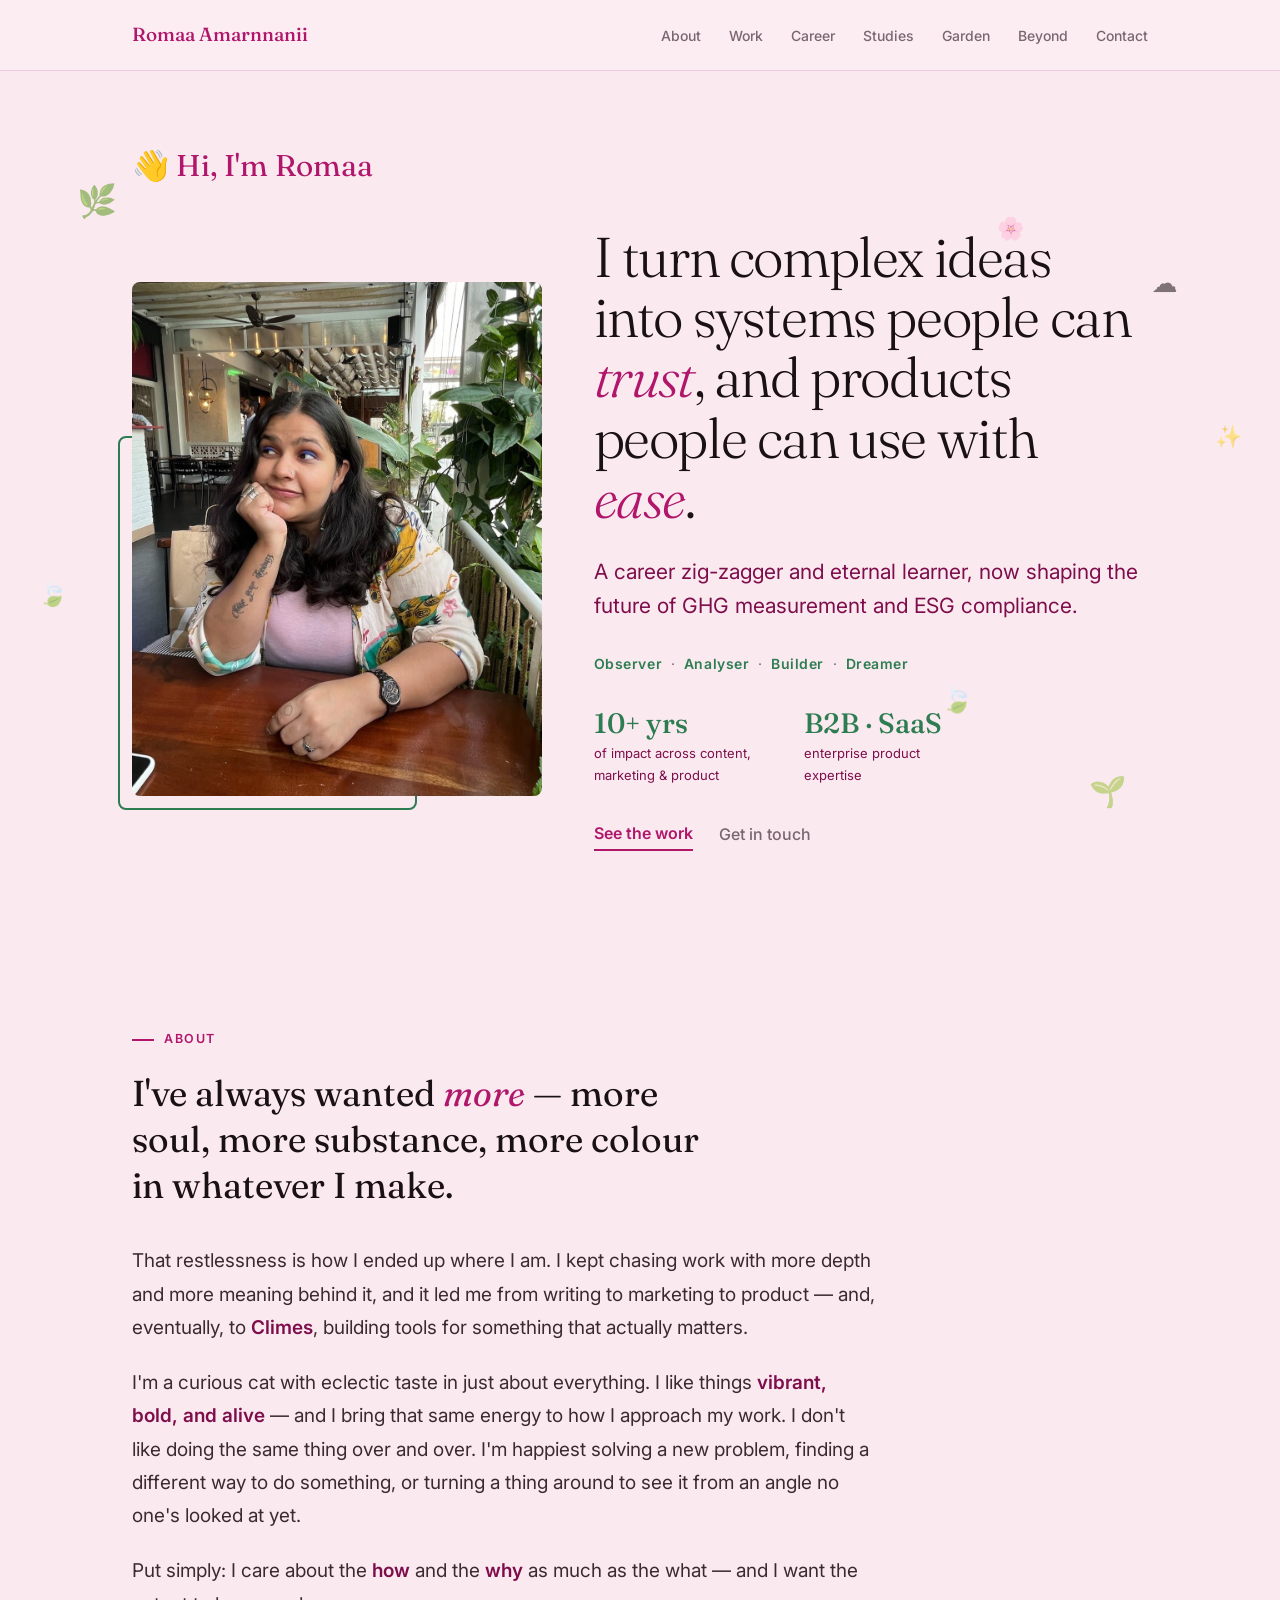
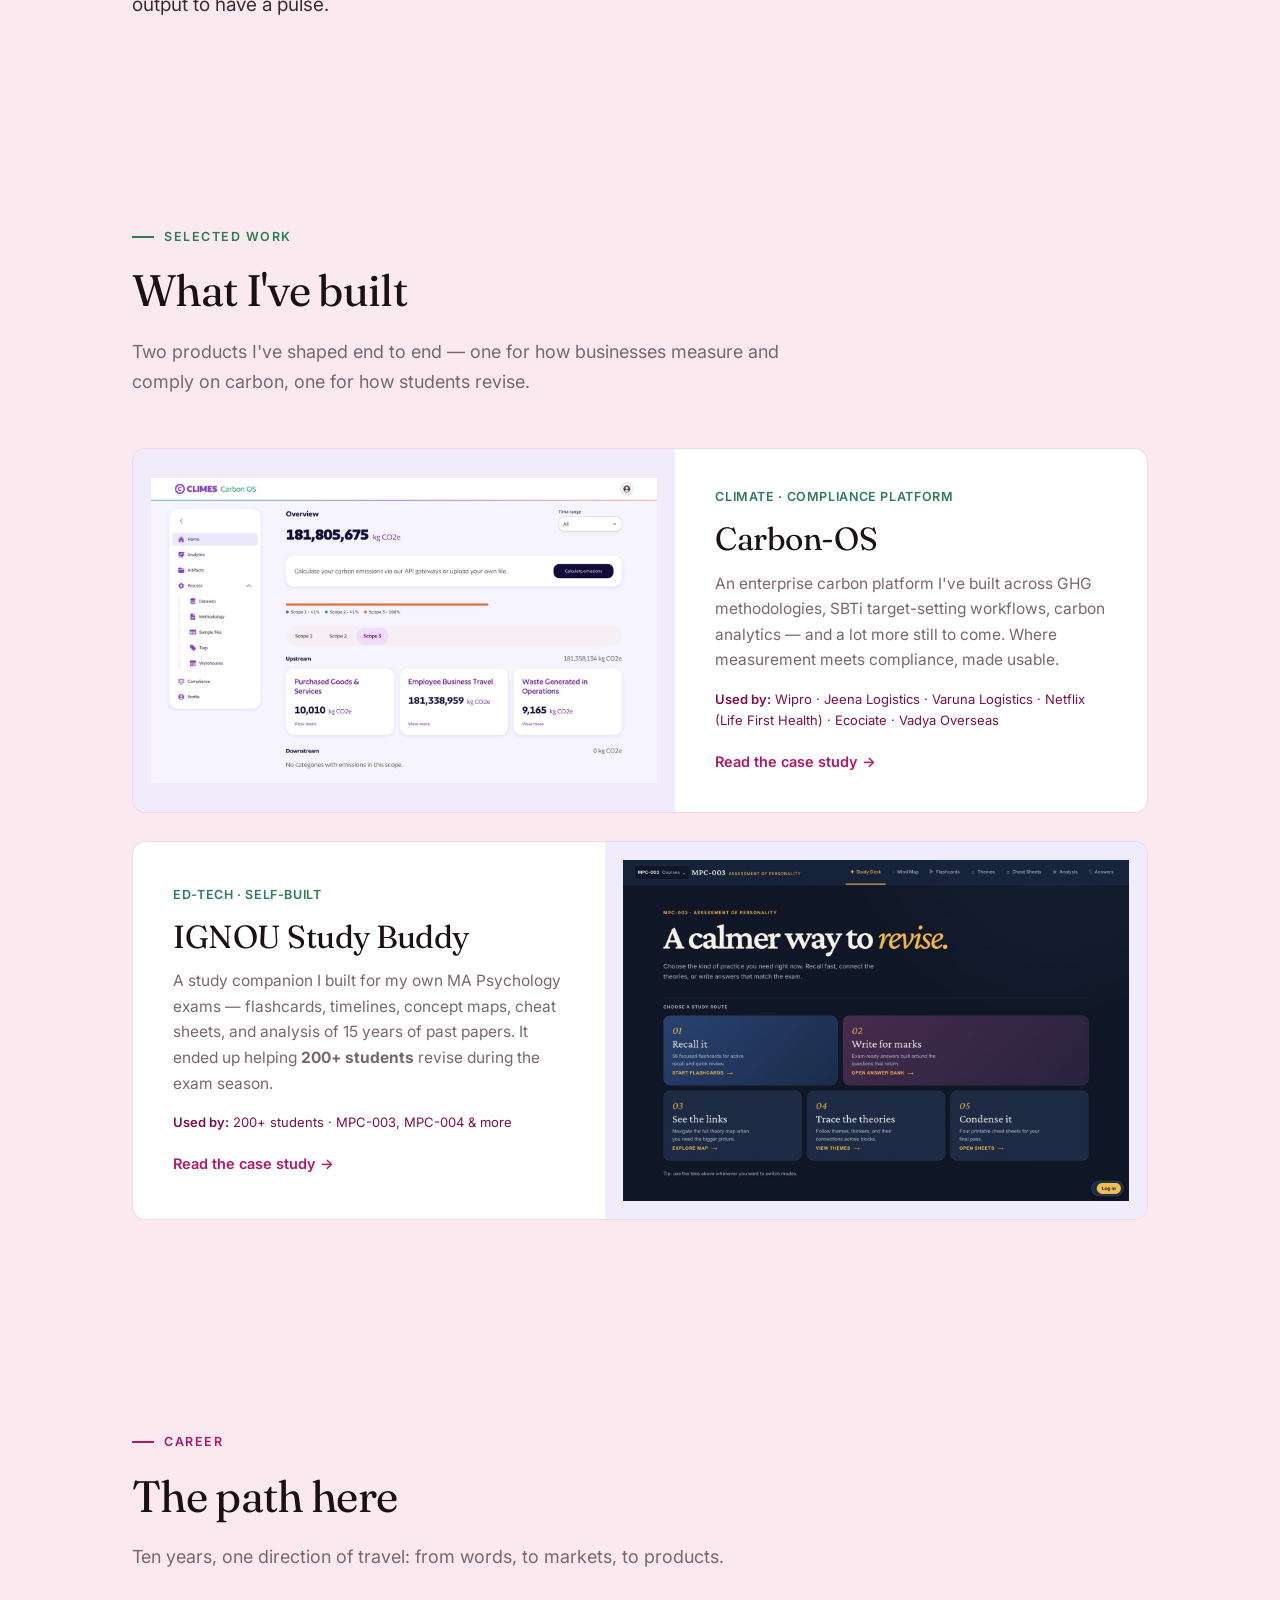
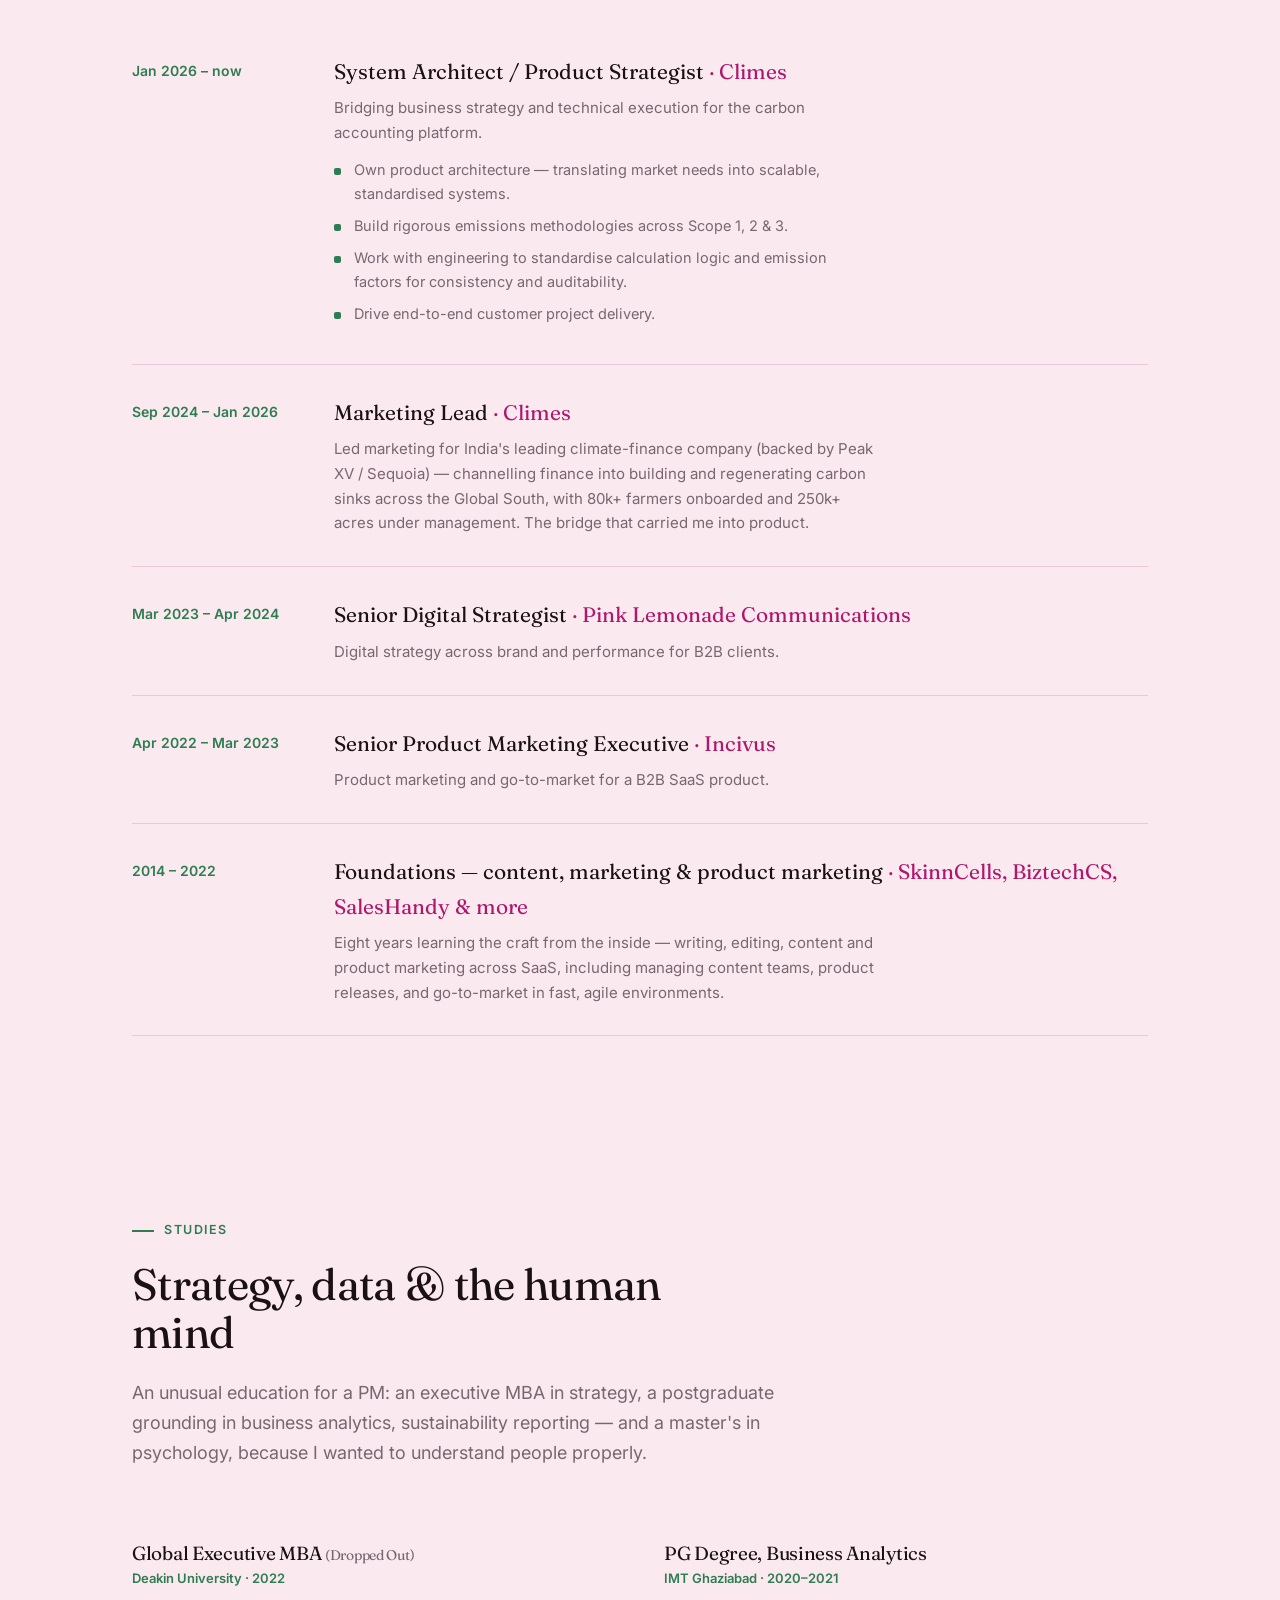
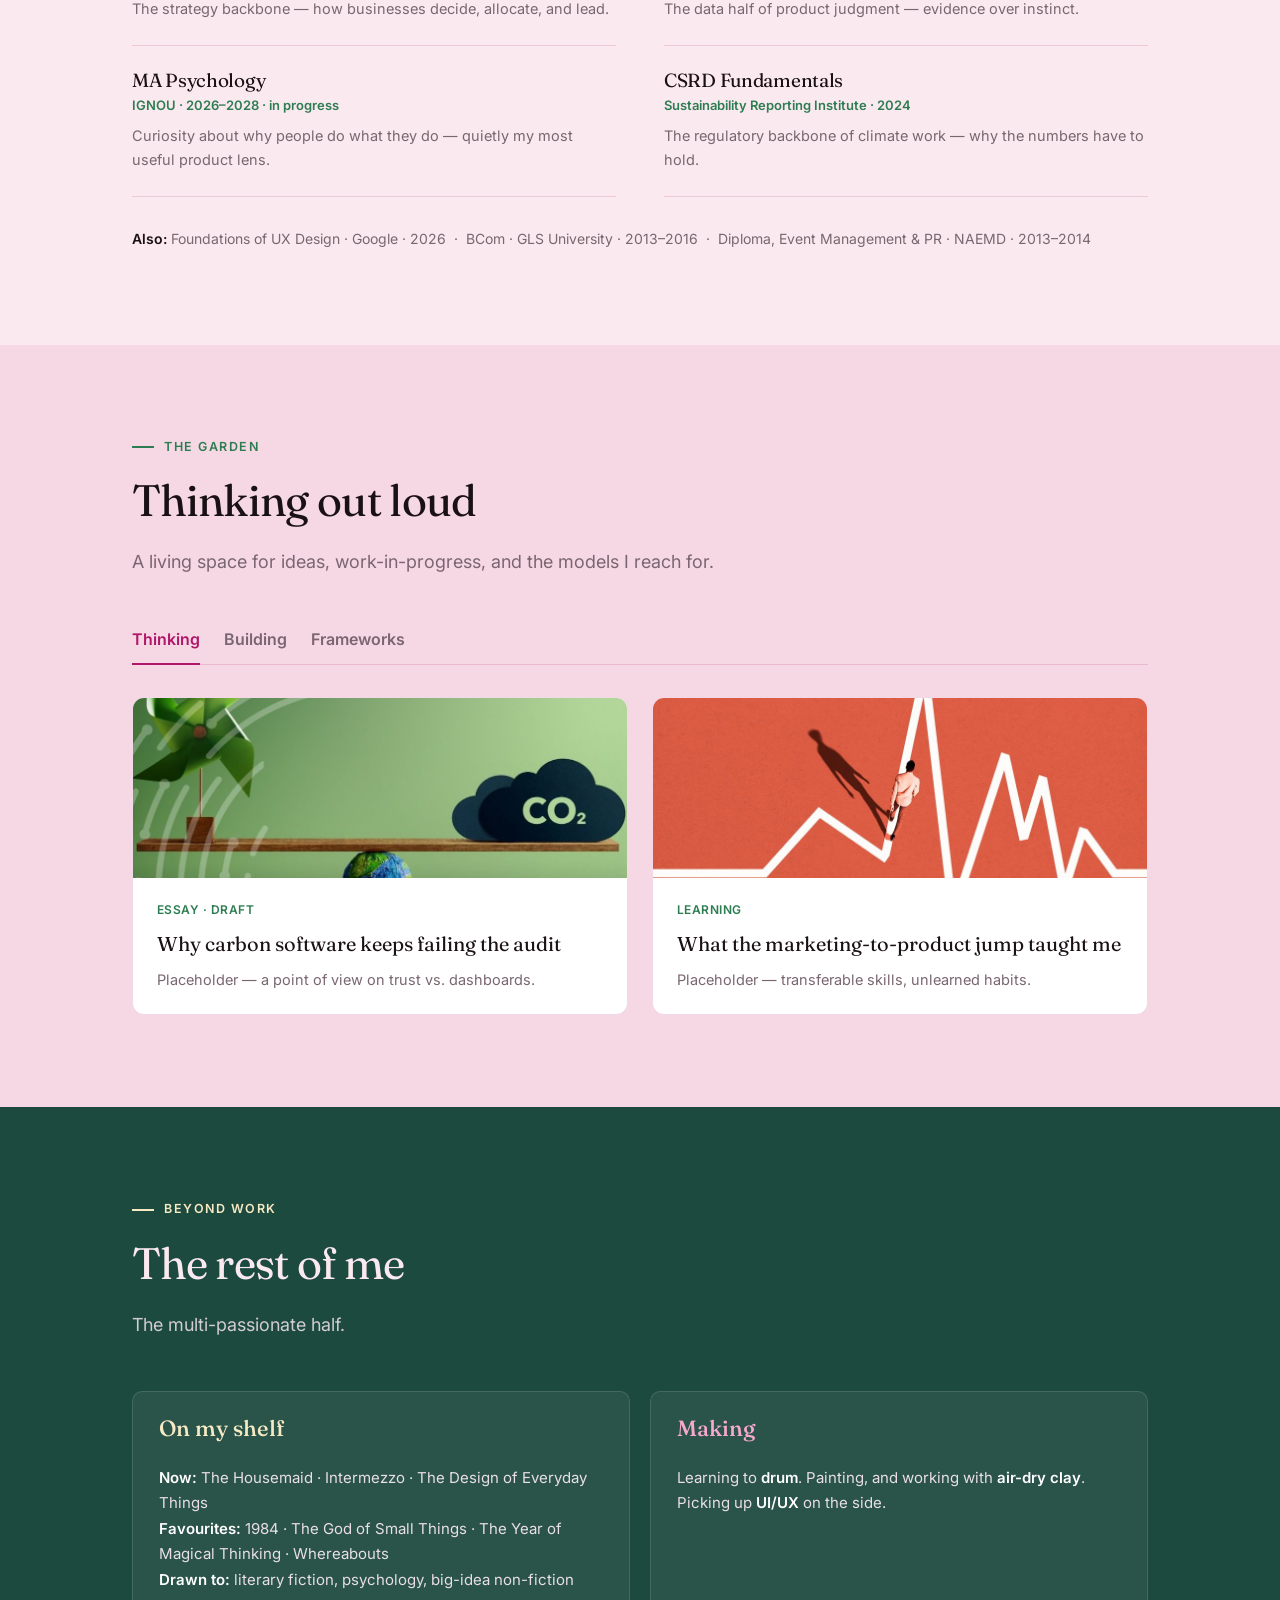
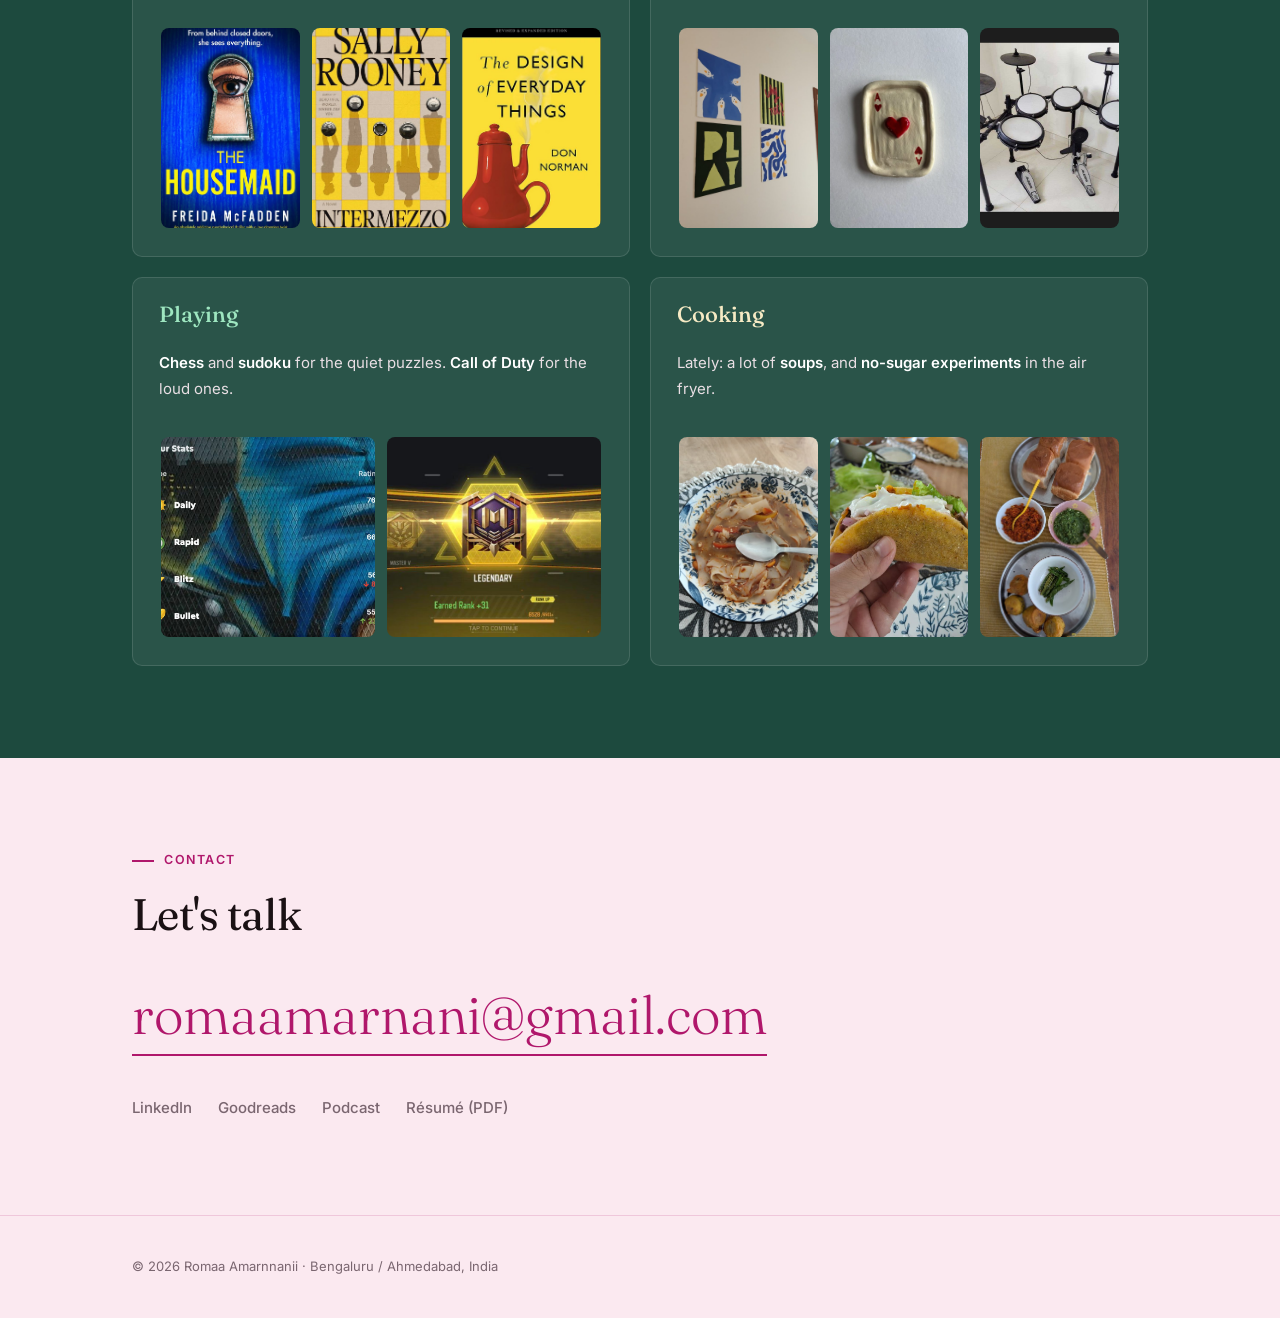
==== index.html @ a1c16aab "Initial commit: Romaa Amarnnanii portfolio site Co-Authored-By: Claude Opus 4.8 <noreply@anthropic.c" ====
<!DOCTYPE html>
<html lang="en">
<head>
<meta charset="UTF-8">
<meta name="viewport" content="width=device-width, initial-scale=1.0">
<title>Romaa Amarnnanii — Product Manager</title>
<link rel="icon" href="data:image/svg+xml,<svg xmlns='http://www.w3.org/2000/svg' viewBox='0 0 16 16'><text y='14' font-size='14'>👋</text></svg>">
<link rel="preconnect" href="https://fonts.googleapis.com">
<link rel="preconnect" href="https://fonts.gstatic.com" crossorigin>
<link href="https://fonts.googleapis.com/css2?family=Fraunces:ital,opsz,wght@0,9..144,300;0,9..144,400;0,9..144,500;1,9..144,400;1,9..144,500&family=Inter:wght@400;500;600&display=swap" rel="stylesheet">
<link rel="stylesheet" href="assets/styles.css">
</head>
<body>

<nav>
  <div class="wrap">
    <a href="#top" class="brand">Romaa Amarnnanii</a>
    <button class="navtoggle" onclick="document.getElementById('nav').classList.toggle('open')">Menu</button>
    <ul class="navlinks" id="nav">
      <li><a href="#about">About</a></li>
      <li><a href="#work">Work</a></li>
      <li><a href="#career">Career</a></li>
      <li><a href="#studies">Studies</a></li>
      <li><a href="#garden">Garden</a></li>
      <li><a href="#beyond">Beyond</a></li>
      <li><a href="#contact">Contact</a></li>
    </ul>
  </div>
</nav>

<header class="hero" id="top">
  <div class="herosky" aria-hidden="true">
    <div class="hfloat hf1">🌿</div>
    <div class="hfloat hf2">☁️</div>
    <div class="hfloat hf3">🍃</div>
    <div class="hfloat hf4">🌱</div>
    <div class="hfloat hf5">✨</div>
    <div class="hfloat hf6">☁️</div>
    <div class="hfloat hf7">🌸</div>
    <div class="hfloat hf8">🍃</div>
    <div class="hfloat hf9">🌿</div>
    <div class="hfloat hf10">✨</div>
  </div>
  <div class="wrap">
    <p class="greet"><span class="wave">👋</span> Hi, I'm Romaa</p>
    <div class="hero-cols">
      <div class="hero-portrait">
        <img src="assets/portrait.jpg" alt="Romaa Amarnnanii">
      </div>
      <div>
        <h1>I turn complex ideas into systems people can <em>trust</em>, and products people can use with <em>ease</em>.</h1>
        <p class="sub">A career zig-zagger and eternal learner, now shaping the future of GHG measurement and ESG compliance.</p>
        <p class="idline">Observer <span>·</span> Analyser <span>·</span> Builder <span>·</span> Dreamer</p>
        <div class="hero-metrics">
          <div class="metric"><div class="n">10+ yrs</div><div class="l">of impact across content, marketing &amp; product</div></div>
          <div class="metric"><div class="n">B2B · SaaS</div><div class="l">enterprise product expertise</div></div>
        </div>
        <div class="cta">
          <a href="#work" class="link-underline">See the work</a>
          <a href="#contact" class="link-plain">Get in touch</a>
        </div>
      </div>
    </div>
  </div>
</header>

<section id="about" class="s-rose reveal">
  <div class="wrap">
    <p class="sec-label">About</p>
    <p class="about-lead">I've always wanted <em>more</em> — more soul, more substance, more colour in whatever I make.</p>
    <div class="about-body">
      <p>That restlessness is how I ended up where I am. I kept chasing work with more depth and more meaning behind it, and it led me from writing to marketing to product — and, eventually, to <b>Climes</b>, building tools for something that actually matters.</p>
      <p>I'm a curious cat with eclectic taste in just about everything. I like things <b>vibrant, bold, and alive</b> — and I bring that same energy to how I approach my work. I don't like doing the same thing over and over. I'm happiest solving a new problem, finding a different way to do something, or turning a thing around to see it from an angle no one's looked at yet.</p>
      <p>Put simply: I care about the <b>how</b> and the <b>why</b> as much as the what — and I want the output to have a pulse.</p>
    </div>
  </div>
</section>

<section id="work" class="s-quince reveal">
  <div class="wrap">
    <p class="sec-label">Selected Work</p>
    <h2 class="sec-title">What I've built</h2>
    <p class="sec-intro">Two products I've shaped end to end — one for how businesses measure and comply on carbon, one for how students revise.</p>

    <a class="feat" href="cases/carbonos.html">
      <div class="fimg"><img src="assets/carbonos-overview.jpg" alt="Carbon-OS overview dashboard"></div>
      <div class="fbody">
        <div class="ftag">Climate · Compliance Platform</div>
        <h3>Carbon-OS</h3>
        <p>An enterprise carbon platform I've built across GHG methodologies, SBTi target-setting workflows, carbon analytics — and a lot more still to come. Where measurement meets compliance, made usable.</p>
        <div class="clients"><b>Used by:</b> Wipro · Jeena Logistics · Varuna Logistics · Netflix (Life First Health) · Ecociate · Vadya Overseas</div>
        <span class="more">Read the case study →</span>
      </div>
    </a>

    <a class="feat flip" href="cases/study-buddy.html">
      <div class="fbody">
        <div class="ftag">Ed-tech · Self-built</div>
        <h3>IGNOU Study Buddy</h3>
        <p>A study companion I built for my own MA Psychology exams — flashcards, timelines, concept maps, cheat sheets, and analysis of 15 years of past papers. It ended up helping <b>200+ students</b> revise during the exam season.</p>
        <div class="clients"><b>Used by:</b> 200+ students · MPC-003, MPC-004 &amp; more</div>
        <span class="more">Read the case study →</span>
      </div>
      <div class="fimg"><img src="assets/study-desk.jpg" alt="IGNOU study buddy — study desk"></div>
    </a>
  </div>
</section>

<section id="career" class="s-rose reveal">
  <div class="wrap">
    <p class="sec-label">Career</p>
    <h2 class="sec-title">The path here</h2>
    <p class="sec-intro">Ten years, one direction of travel: from words, to markets, to products.</p>

    <div class="career-row">
      <div class="career-when">Jan 2026 – now</div>
      <div>
        <div class="career-role">System Architect / Product Strategist <span class="career-co">· Climes</span></div>
        <p>Bridging business strategy and technical execution for the carbon accounting platform.</p>
        <ul>
          <li>Own product architecture — translating market needs into scalable, standardised systems.</li>
          <li>Build rigorous emissions methodologies across Scope 1, 2 &amp; 3.</li>
          <li>Work with engineering to standardise calculation logic and emission factors for consistency and auditability.</li>
          <li>Drive end-to-end customer project delivery.</li>
        </ul>
      </div>
    </div>

    <div class="career-row">
      <div class="career-when">Sep 2024 – Jan 2026</div>
      <div>
        <div class="career-role">Marketing Lead <span class="career-co">· Climes</span></div>
        <p>Led marketing for India's leading climate-finance company (backed by Peak XV / Sequoia) — channelling finance into building and regenerating carbon sinks across the Global South, with 80k+ farmers onboarded and 250k+ acres under management. The bridge that carried me into product.</p>
      </div>
    </div>

    <div class="career-row">
      <div class="career-when">Mar 2023 – Apr 2024</div>
      <div>
        <div class="career-role">Senior Digital Strategist <span class="career-co">· Pink Lemonade Communications</span></div>
        <p>Digital strategy across brand and performance for B2B clients.</p>
      </div>
    </div>

    <div class="career-row">
      <div class="career-when">Apr 2022 – Mar 2023</div>
      <div>
        <div class="career-role">Senior Product Marketing Executive <span class="career-co">· Incivus</span></div>
        <p>Product marketing and go-to-market for a B2B SaaS product.</p>
      </div>
    </div>

    <div class="career-row">
      <div class="career-when">2014 – 2022</div>
      <div>
        <div class="career-role">Foundations — content, marketing &amp; product marketing <span class="career-co">· SkinnCells, BiztechCS, SalesHandy &amp; more</span></div>
        <p>Eight years learning the craft from the inside — writing, editing, content and product marketing across SaaS, including managing content teams, product releases, and go-to-market in fast, agile environments.</p>
      </div>
    </div>
  </div>
</section>

<section id="studies" class="s-quince reveal">
  <div class="wrap">
    <p class="sec-label">Studies</p>
    <h2 class="sec-title">Strategy, data &amp; the human mind</h2>
    <p class="sec-intro">An unusual education for a PM: an executive MBA in strategy, a postgraduate grounding in business analytics, sustainability reporting — and a master's in psychology, because I wanted to understand people properly.</p>
    <div class="studies">
      <div class="study"><h3>Global Executive MBA <span style="color:var(--ink-soft);font-weight:400;font-size:14px">(Dropped Out)</span></h3><div class="meta">Deakin University · 2022</div><p>The strategy backbone — how businesses decide, allocate, and lead.</p></div>
      <div class="study"><h3>PG Degree, Business Analytics</h3><div class="meta">IMT Ghaziabad · 2020–2021</div><p>The data half of product judgment — evidence over instinct.</p></div>
      <div class="study"><h3>MA Psychology</h3><div class="meta">IGNOU · 2026–2028 · in progress</div><p>Curiosity about why people do what they do — quietly my most useful product lens.</p></div>
      <div class="study"><h3>CSRD Fundamentals</h3><div class="meta">Sustainability Reporting Institute · 2024</div><p>The regulatory backbone of climate work — why the numbers have to hold.</p></div>
    </div>
    <div class="study-min">
      <b>Also:</b> Foundations of UX Design · Google · 2026 &nbsp;·&nbsp; BCom · GLS University · 2013–2016 &nbsp;·&nbsp; Diploma, Event Management &amp; PR · NAEMD · 2013–2014
    </div>
  </div>
</section>

<section id="garden" class="garden s-green reveal">
  <div class="wrap">
    <p class="sec-label">The Garden</p>
    <h2 class="sec-title">Thinking out loud</h2>
    <p class="sec-intro">A living space for ideas, work-in-progress, and the models I reach for.</p>

    <div class="tabs">
      <button class="tab active" data-tab="thinking">Thinking</button>
      <button class="tab" data-tab="building">Building</button>
      <button class="tab" data-tab="frameworks">Frameworks</button>
    </div>
    <div class="tab-panel active" id="thinking">
      <div class="entry"><div class="eimg"><img src="assets/garden-climate.jpg" alt=""></div><div class="ebody"><div class="kind">Essay · draft</div><h4>Why carbon software keeps failing the audit</h4><p>Placeholder — a point of view on trust vs. dashboards.</p></div></div>
      <div class="entry"><div class="eimg"><img src="assets/garden-career.jpg" alt=""></div><div class="ebody"><div class="kind">Learning</div><h4>What the marketing-to-product jump taught me</h4><p>Placeholder — transferable skills, unlearned habits.</p></div></div>
    </div>
    <div class="tab-panel" id="building">
      <div class="entry"><div class="eimg"><img src="assets/garden-climate.jpg" alt=""></div><div class="ebody"><div class="kind">In progress</div><h4>The SBTi target-setting module</h4><p>Placeholder — what you're figuring out right now.</p></div></div>
      <div class="entry"><div class="eimg imgslot">image: emission factors</div><div class="ebody"><div class="kind">Experiment</div><h4>Standardising emission factors</h4><p>Placeholder — a build note.</p></div></div>
    </div>
    <div class="tab-panel" id="frameworks">
      <div class="entry"><div class="eimg imgslot">image: standards</div><div class="ebody"><div class="kind">Standard</div><h4>GHG Protocol · SBTi · CSRD</h4><p>Placeholder — the standards you build against &amp; why.</p></div></div>
      <div class="entry"><div class="eimg imgslot">image: mental models</div><div class="ebody"><div class="kind">Model</div><h4>Jobs-to-be-Done · first-principles</h4><p>Placeholder — a model you actually use, in your words.</p></div></div>
    </div>
  </div>
</section>

<section id="beyond" class="beyond reveal">
  <div class="wrap">
    <p class="sec-label">Beyond Work</p>
    <h2 class="sec-title">The rest of me</h2>
    <p class="sec-intro">The multi-passionate half.</p>
    <div class="beyond-grid">
      <div class="bcard books">
        <div class="bhead">On my shelf</div>
        <div class="bbody"><b>Now:</b> The Housemaid · Intermezzo · The Design of Everyday Things<br><b>Favourites:</b> 1984 · The God of Small Things · The Year of Magical Thinking · Whereabouts<br><b>Drawn to:</b> literary fiction, psychology, big-idea non-fiction</div>
        <div class="imgstrip"><img src="assets/book-housemaid.jpg" alt="The Housemaid"><img src="assets/book-intermezzo.jpg" alt="Intermezzo"><img src="assets/book-design.jpg" alt="The Design of Everyday Things"></div>
      </div>
      <div class="bcard making">
        <div class="bhead">Making</div>
        <div class="bbody">Learning to <b>drum</b>. Painting, and working with <b>air-dry clay</b>. Picking up <b>UI/UX</b> on the side.</div>
        <div class="imgstrip"><img src="assets/make-paintings.jpg" alt="Paintings"><img src="assets/make-clay-ace.jpg" alt="Clay ace-of-hearts dish"><img src="assets/make-drums.jpg" alt="Drum kit"></div>
      </div>
      <div class="bcard playing">
        <div class="bhead">Playing</div>
        <div class="bbody"><b>Chess</b> and <b>sudoku</b> for the quiet puzzles. <b>Call of Duty</b> for the loud ones.</div>
        <div class="imgstrip two"><img src="assets/play-chess.jpg" alt="Chess stats"><img src="assets/play-cod.jpg" alt="Call of Duty Legendary rank"></div>
      </div>
      <div class="bcard cooking">
        <div class="bhead">Cooking</div>
        <div class="bbody">Lately: a lot of <b>soups</b>, and <b>no-sugar experiments</b> in the air fryer.</div>
        <div class="imgstrip"><img src="assets/cook-soup.jpg" alt="Noodle soup"><img src="assets/cook-taco.jpg" alt="Taco"><img src="assets/cook-pav.jpg" alt="Vada pav plate"></div>
      </div>
    </div>
  </div>
</section>

<section id="contact" class="contact s-rose reveal">
  <div class="wrap">
    <p class="sec-label">Contact</p>
    <h2 class="sec-title" style="margin-bottom:32px">Let's talk</h2>
    <a href="mailto:romaamarnani@gmail.com" class="big">romaamarnani@gmail.com</a>
    <div class="social">
      <a href="https://www.linkedin.com/in/romaaamarnnanii" target="_blank" rel="noopener">LinkedIn</a>
      <a href="https://www.goodreads.com/user/show/26159956-roma-amarnani" target="_blank" rel="noopener">Goodreads</a>
      <a href="https://open.spotify.com/show/6kNNCTzqYCFjqkBKebijsF" target="_blank" rel="noopener">Podcast</a>
      <a href="assets/Romaa-Amarnnanii-CV.pdf" target="_blank" rel="noopener">Résumé (PDF)</a>
    </div>
  </div>
</section>

<footer>
  <div class="wrap">© 2026 Romaa Amarnnanii · Bengaluru / Ahmedabad, India</div>
</footer>

<script src="assets/main.js"></script>
</body>
</html>
---- assets/styles.css ----
/* ==========================================================================
   Romaa Amarnnanii — portfolio styles
   Minimalist light, pink base · fuchsia text · green accent · Fraunces + Inter
   ========================================================================== */
:root{
  --fuchsia:#B0176B;
  --fuchsia-deep:#7E0E4B;
  --green:#2E7D52;
  --green-deep:#1D4A3E;
  --pink-bg:#FBE9F0;
  --pink-soft:#F6D8E4;
  --pink-header:#FCEEF3;
  --cream-yellow:#F6EAC4;
  --paper:#FBE9F0;
  --white:#fff;
  --ink:#1A1114;
  --ink-soft:#7a6670;
  --hair:rgba(176,23,107,.16);
  --ph:rgba(26,17,20,.20);
  --maxw:1080px;
  --rose:#B0176B;--quince:#2E7D52;--evergreen:#1D4A3E;--cream-pink:#F6D8E4;
}
*{box-sizing:border-box;margin:0;padding:0}
html{scroll-behavior:smooth}
body{background:var(--pink-bg);color:var(--ink);font-family:'Inter',system-ui,sans-serif;font-size:17px;line-height:1.65;-webkit-font-smoothing:antialiased;overflow-x:hidden}
h1,h2,h3,.serif{font-family:'Fraunces',Georgia,serif;line-height:1.08;letter-spacing:-0.015em;font-weight:400}
a{color:inherit}
.wrap{max-width:var(--maxw);margin:0 auto;padding:0 32px}
img{max-width:100%;display:block}

/* fade-in on scroll */
.reveal{opacity:0;transform:translateY(22px);transition:opacity .7s ease,transform .7s ease}
.reveal.in{opacity:1;transform:none}
@media(prefers-reduced-motion:reduce){.reveal{opacity:1;transform:none;transition:none}}

/* image slot (placeholder) */
.imgslot{background:var(--pink-soft);border:1px dashed var(--ph);border-radius:8px;display:flex;align-items:center;justify-content:center;text-align:center;color:var(--ink-soft);font-size:12.5px;font-weight:500;padding:16px;min-height:150px}

/* NAV — light pink, minute separator */
nav{position:sticky;top:0;z-index:60;background:rgba(252,238,243,0.9);backdrop-filter:blur(12px);border-bottom:1px solid var(--hair)}
nav .wrap{display:flex;align-items:center;justify-content:space-between;height:70px}
.brand{font-family:'Fraunces';font-weight:500;font-size:19px;text-decoration:none;color:var(--fuchsia)}
.navlinks{display:flex;gap:28px;list-style:none}
.navlinks a{text-decoration:none;font-size:14px;font-weight:500;color:var(--ink-soft);transition:color .15s}
.navlinks a:hover{color:var(--fuchsia)}
.navtoggle{display:none;background:none;border:none;cursor:pointer;font-weight:600;font-size:14px;color:var(--fuchsia)}

/* HERO — photo left under greeting, copy right */
.hero{position:relative;overflow:hidden;background:var(--pink-bg)}
.hero .wrap{padding:70px 32px 86px;position:relative;z-index:3}
.hero .greet{font-family:'Fraunces';font-size:clamp(22px,3vw,30px);font-weight:400;color:var(--fuchsia);margin-bottom:36px}
.hero .greet .wave{display:inline-block;transform-origin:70% 70%;animation:wave 2.6s ease-in-out infinite}
@keyframes wave{0%,60%,100%{transform:rotate(0)}10%{transform:rotate(16deg)}20%{transform:rotate(-8deg)}30%{transform:rotate(16deg)}40%{transform:rotate(-4deg)}50%{transform:rotate(10deg)}}
.hero-cols{display:grid;grid-template-columns:.85fr 1.15fr;gap:52px;align-items:center}
@media(max-width:860px){.hero-cols{grid-template-columns:1fr;gap:36px}}
.hero-portrait{position:relative}
.hero-portrait img{width:100%;border-radius:8px;position:relative;z-index:2}
.hero-portrait::after{content:"";position:absolute;left:-14px;bottom:-14px;width:72%;height:72%;border:2px solid var(--green);border-radius:8px;z-index:1}
.hero h1{font-size:clamp(32px,4.6vw,56px);font-weight:300;letter-spacing:-0.025em;color:var(--ink)}
.hero h1 em{font-style:italic;color:var(--fuchsia)}
.hero .sub{font-size:clamp(17px,1.9vw,21px);max-width:44ch;margin-top:26px;color:var(--fuchsia-deep)}
.hero .idline{font-size:14px;font-weight:600;color:var(--green);margin-top:28px;letter-spacing:.04em}
.hero .idline span{color:var(--ink-soft);font-weight:400;margin:0 4px}
.hero-metrics{display:flex;gap:34px;margin-top:34px;flex-wrap:wrap}
.metric .n{font-family:'Fraunces';font-size:28px;font-weight:500;color:var(--green);line-height:1}
.metric .l{font-size:13px;color:var(--fuchsia-deep);margin-top:6px;max-width:22ch}
.hero .cta{margin-top:34px;display:flex;gap:26px;align-items:center;flex-wrap:wrap}
.link-underline{text-decoration:none;font-weight:600;font-size:16px;color:var(--fuchsia);border-bottom:2px solid var(--fuchsia);padding-bottom:3px;transition:opacity .15s}
.link-underline:hover{opacity:.7}
.link-plain{text-decoration:none;font-weight:500;font-size:16px;color:var(--ink-soft);border-bottom:1px solid transparent;padding-bottom:3px}
.link-plain:hover{border-color:var(--ink-soft)}

/* floating emojis — first fold only, always visible, gentle sway */
.herosky{position:absolute;inset:0;z-index:1;pointer-events:none;overflow:hidden}
.hero .wrap{position:relative;z-index:2}
.hfloat{position:absolute;opacity:.55;font-size:32px;animation:sway 6s ease-in-out infinite}
.hf1{top:12%;left:6%;animation-delay:0s}
.hf2{top:22%;right:8%;animation-delay:-1.2s;font-size:26px}
.hf3{top:58%;left:3%;animation-delay:-2.4s;font-size:24px}
.hf4{bottom:14%;right:12%;animation-delay:-3s;font-size:30px}
.hf5{top:40%;right:3%;animation-delay:-1.8s;font-size:22px}
.hf6{bottom:22%;left:14%;animation-delay:-4s;font-size:20px}

.hf7{top:16%;right:20%;animation-delay:-2.6s;font-size:22px}
.hf8{top:70%;right:24%;animation-delay:-3.6s;font-size:26px}
.hf9{bottom:30%;left:28%;animation-delay:-1s;font-size:24px}
.hf10{top:30%;left:20%;animation-delay:-4.4s;font-size:18px}
@keyframes sway{0%,100%{transform:translateY(0) rotate(-4deg)}50%{transform:translateY(-14px) rotate(4deg)}}
@media(prefers-reduced-motion:reduce){.hfloat{animation:none}}

/* SECTIONS */
section{padding:92px 0}
.sec-label{font-size:12.5px;font-weight:600;letter-spacing:.12em;text-transform:uppercase;margin-bottom:20px;display:flex;align-items:center;gap:10px}
.sec-label::before{content:"";width:22px;height:2px;background:currentColor}
.s-rose .sec-label{color:var(--fuchsia)}
.s-quince .sec-label{color:var(--green)}
.s-green .sec-label{color:var(--green)}
.sec-title{font-size:clamp(28px,4vw,44px);margin-bottom:22px;max-width:22ch;font-weight:400}
.sec-intro{max-width:60ch;color:var(--ink-soft);font-size:18px;margin-bottom:52px}

/* ABOUT */
.about-lead{font-family:'Fraunces';font-size:clamp(24px,3.4vw,36px);line-height:1.28;font-weight:400;max-width:26ch;margin-bottom:36px}
.about-lead em{font-style:italic;color:var(--fuchsia)}
.about-body{max-width:62ch;font-size:19px;line-height:1.75}
.about-body p{margin-bottom:22px;color:#3a2b31}
.about-body b{color:var(--fuchsia-deep);font-weight:600}

/* WORK — big feature cards */
.feat{display:grid;grid-template-columns:1.15fr 1fr;gap:0;border:1px solid var(--hair);border-radius:14px;overflow:hidden;background:var(--white);margin-bottom:28px;text-decoration:none;color:inherit;transition:transform .16s,box-shadow .16s}
.feat:hover{transform:translateY(-4px);box-shadow:0 18px 40px rgba(176,23,107,.12)}
.feat.flip{grid-template-columns:1fr 1.15fr}
@media(max-width:760px){.feat{grid-template-columns:1fr}}
.feat .fimg{min-height:300px;background:#F1ECFB;position:relative;overflow:hidden;display:flex;align-items:center;justify-content:center}
.feat .fimg img{width:100%;height:100%;object-fit:contain;object-position:center;padding:18px}
.feat .fbody{padding:38px 40px;display:flex;flex-direction:column;justify-content:center}
.feat .ftag{font-size:12.5px;font-weight:600;color:var(--green);letter-spacing:.05em;text-transform:uppercase;margin-bottom:14px}
.feat h3{font-size:clamp(24px,3vw,32px);margin-bottom:14px;font-weight:400}
.feat p{font-size:15.5px;color:var(--ink-soft);margin-bottom:16px}
.feat .clients{font-size:13px;color:var(--fuchsia-deep);margin-bottom:18px}
.feat .clients b{font-weight:600}
.feat .more{font-size:14.5px;font-weight:600;color:var(--fuchsia)}

/* CAREER */
.career-row{display:grid;grid-template-columns:170px 1fr;gap:32px;padding:30px 0;border-bottom:1px solid var(--hair)}
.career-row:first-child{border-top:1px solid var(--hair)}
@media(max-width:680px){.career-row{grid-template-columns:1fr;gap:8px}}
.career-when{font-size:14px;color:var(--green);font-weight:600;padding-top:5px}
.career-role{font-family:'Fraunces';font-size:21px;font-weight:400}
.career-co{color:var(--fuchsia)}
.career-row p{font-size:15px;color:var(--ink-soft);margin-top:8px;max-width:60ch}
.career-row ul{margin:12px 0 0;list-style:none}
.career-row li{position:relative;padding-left:20px;margin-bottom:8px;font-size:14.5px;color:var(--ink-soft);max-width:60ch}
.career-row li::before{content:"";position:absolute;left:0;top:10px;width:7px;height:7px;background:var(--green);border-radius:2px}

/* STUDIES */
.studies{display:grid;grid-template-columns:1fr 1fr;gap:0 48px}
@media(max-width:680px){.studies{grid-template-columns:1fr}}
.study{padding:24px 0;border-bottom:1px solid var(--hair)}
.study h3{font-size:19px;font-weight:400;margin-bottom:4px}
.study .meta{font-size:13px;color:var(--green);font-weight:600;margin-bottom:8px}
.study p{font-size:14.5px;color:var(--ink-soft)}
.study-min{margin-top:28px;font-size:14px;color:var(--ink-soft);line-height:2}
.study-min b{color:var(--ink);font-weight:600}

/* GARDEN */
.garden{background:var(--pink-soft)}
.tabs{display:flex;gap:24px;margin-bottom:32px;border-bottom:1px solid var(--hair)}
.tab{background:none;border:none;cursor:pointer;font-family:'Inter';font-weight:600;font-size:16px;color:var(--ink-soft);padding:0 0 14px;margin-bottom:-1px;border-bottom:2px solid transparent}
.tab.active{color:var(--fuchsia);border-color:var(--fuchsia)}
.tab-panel{display:none}
.tab-panel.active{display:grid;grid-template-columns:1fr 1fr;gap:24px}
@media(max-width:680px){.tab-panel.active{grid-template-columns:1fr}}
.entry{background:var(--white);border:1px solid var(--hair);border-radius:12px;overflow:hidden;display:flex;flex-direction:column}
.entry .eimg{min-height:180px;background:var(--pink-soft);overflow:hidden}
.entry .eimg img{width:100%;height:180px;object-fit:cover;object-position:center;display:block}
.entry .ebody{padding:22px 24px}
.entry .kind{font-size:12px;font-weight:600;color:var(--green);letter-spacing:.04em;margin-bottom:8px;text-transform:uppercase}
.entry h4{font-family:'Fraunces';font-size:20px;margin-bottom:8px;font-weight:400}
.entry p{font-size:14.5px;color:var(--ink-soft)}

/* BEYOND — the bloom */
.beyond{background:var(--green-deep);color:var(--pink-bg)}
.beyond .sec-label{color:var(--cream-yellow)}
.beyond .sec-title,.beyond .sec-intro{color:var(--pink-bg)}
.beyond .sec-intro{opacity:.82}
.beyond-grid{display:grid;grid-template-columns:repeat(2,1fr);gap:20px;align-items:stretch}
@media(max-width:760px){.beyond-grid{grid-template-columns:1fr}}
.bcard{border-radius:10px;overflow:hidden;background:rgba(255,255,255,.06);border:1px solid rgba(255,255,255,.12);display:flex;flex-direction:column}
.bcard .bhead{padding:18px 26px;font-family:'Fraunces';font-size:22px;font-weight:500}
.bcard.books .bhead{color:var(--cream-yellow)}
.bcard.making .bhead{color:#F6A8CE}
.bcard.playing .bhead{color:#9EE6C0}
.bcard.cooking .bhead{color:var(--cream-yellow)}
.bcard .bbody{padding:0 26px 18px;font-size:15px;line-height:1.7;color:#e9dfe4;flex:1}
.bcard .bbody b{color:#fff;font-weight:600}
.bcard .imgstrip{display:grid;grid-template-columns:repeat(3,1fr);gap:12px;padding:18px 28px 28px}
.bcard .imgstrip.two{grid-template-columns:repeat(2,1fr);gap:12px}
.bcard .imgstrip .imgslot{min-height:200px;font-size:11px;background:rgba(255,255,255,.05);border-color:rgba(255,255,255,.25);color:rgba(255,255,255,.7);border-radius:6px}
.bcard .imgstrip img{width:100%;height:200px;object-fit:cover;object-position:center;border-radius:8px}

/* CONTACT */
.contact .big{font-family:'Fraunces';font-size:clamp(28px,5vw,54px);font-weight:300;text-decoration:none;color:var(--fuchsia);border-bottom:2px solid var(--fuchsia);padding-bottom:6px}
.contact .big:hover{opacity:.7}
.social{display:flex;gap:26px;margin-top:36px;flex-wrap:wrap}
.social a{text-decoration:none;font-weight:500;font-size:15px;color:var(--ink-soft);border-bottom:1px solid transparent;padding-bottom:2px}
.social a:hover{border-color:var(--fuchsia);color:var(--fuchsia)}
footer{padding:40px 0;font-size:13px;color:var(--ink-soft);border-top:1px solid var(--hair)}

/* MOBILE NAV */
@media(max-width:820px){
  .navlinks{display:none;position:absolute;top:70px;left:0;right:0;flex-direction:column;gap:0;background:var(--pink-header);border-bottom:1px solid var(--hair)}
  .navlinks.open{display:flex}
  .navlinks li{border-top:1px solid var(--hair)}
  .navlinks a{display:block;padding:16px 32px}
  .navtoggle{display:block}
}

/* ==== CASE STUDY PAGES ==== */
.case-wrap{max-width:820px;margin:0 auto;padding:0 32px}
.case-nav .wrap{max-width:1080px;display:flex;align-items:center;justify-content:space-between;height:70px}
.back{text-decoration:none;font-size:14px;font-weight:600;color:var(--fuchsia)}
.case-head{padding:64px 0 32px}
.eyebrow{font-size:12.5px;font-weight:600;color:var(--green);letter-spacing:.08em;text-transform:uppercase;margin-bottom:16px}
.case-head h1{font-size:clamp(34px,6vw,56px);font-weight:300;letter-spacing:-.02em;color:var(--ink)}
.case-head .lede{font-size:20px;color:var(--fuchsia-deep);margin-top:20px;max-width:54ch}
.meta-row{display:flex;flex-wrap:wrap;gap:28px;margin-top:32px;padding-top:28px;border-top:1px solid var(--hair)}
.meta-row .k{color:var(--ink-soft);margin-bottom:4px;font-size:13px}
.meta-row .v{font-weight:600;font-size:14px;color:var(--ink)}
.case-img{margin:16px 0}
.case-img img{width:100%;border-radius:10px;border:1px solid var(--hair)}
.case-cap{font-size:13px;color:var(--ink-soft);text-align:center;margin-top:8px}
article{padding:16px 0 56px}
article h2{font-family:'Fraunces';font-size:26px;font-weight:400;margin:44px 0 14px;color:var(--fuchsia)}
article p{margin-bottom:20px;color:#3a2b31}
article ul{margin:0 0 20px;list-style:none}
article li{position:relative;padding-left:24px;margin-bottom:12px;color:#3a2b31}
article li::before{content:"";position:absolute;left:0;top:11px;width:8px;height:8px;background:var(--green);border-radius:2px}
.pull{font-family:'Fraunces';font-size:23px;line-height:1.35;color:var(--ink);border-left:2px solid var(--fuchsia);padding:4px 0 4px 22px;margin:34px 0}
.clientrow{display:flex;flex-wrap:wrap;gap:10px;margin:8px 0 26px}
.clientrow span{background:var(--pink-soft);border:1px solid var(--hair);border-radius:100px;padding:7px 16px;font-size:13.5px;font-weight:500}
.nextnav{border-top:1px solid var(--hair);padding:36px 0;display:flex;justify-content:space-between;gap:20px;flex-wrap:wrap}
.nextnav a{text-decoration:none;font-weight:600;color:var(--fuchsia)}
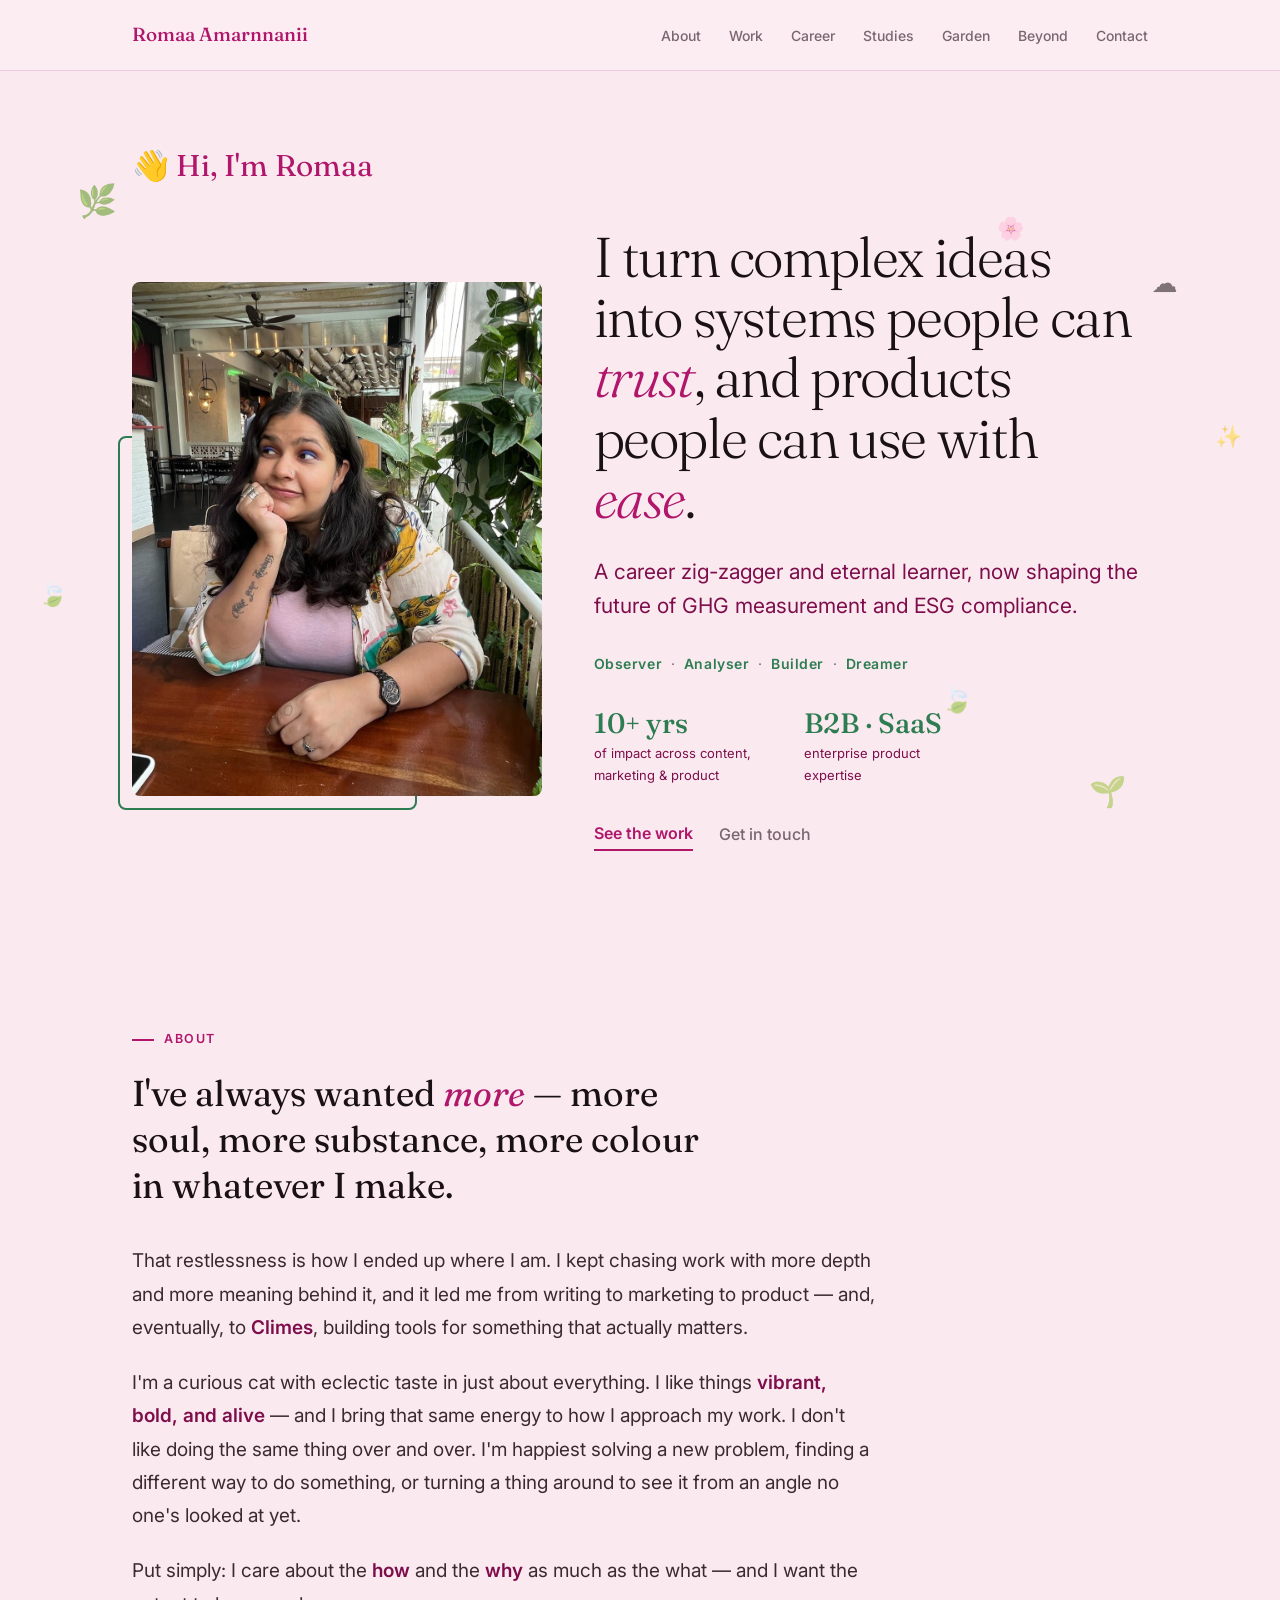
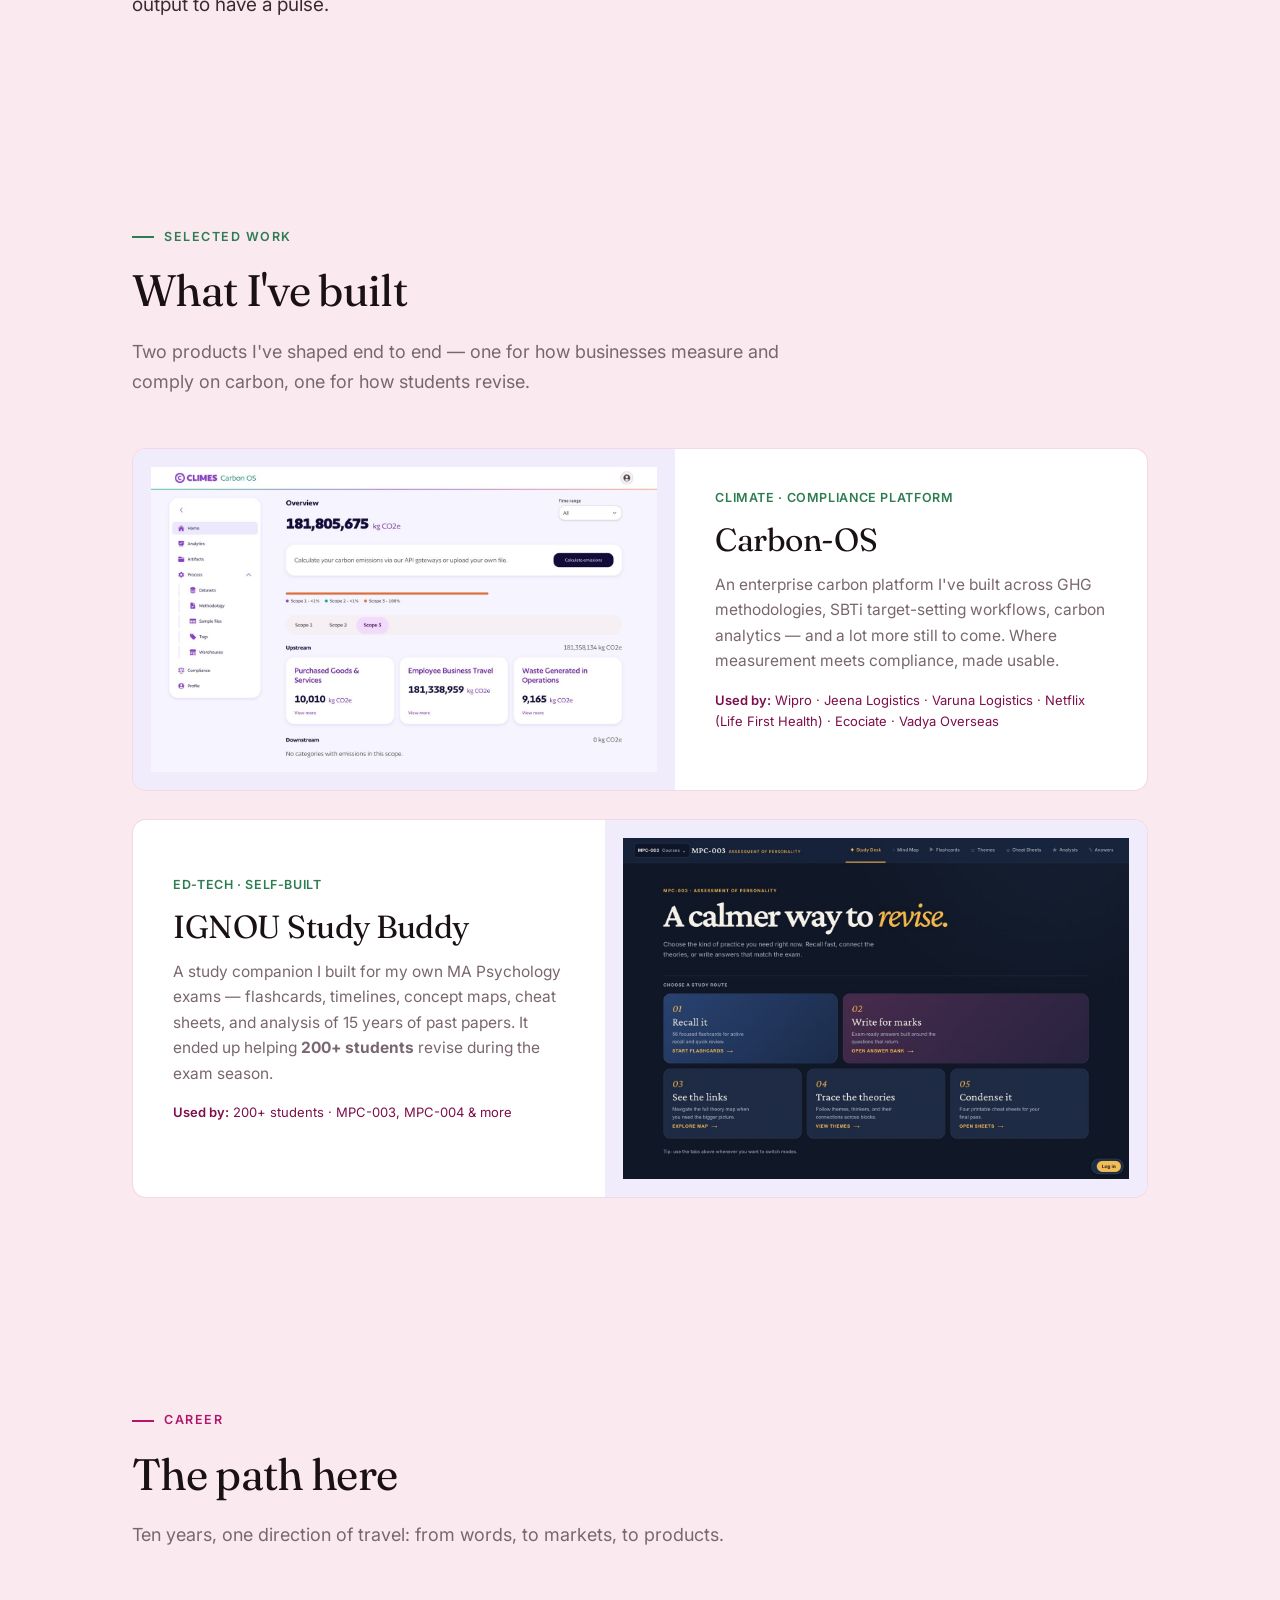
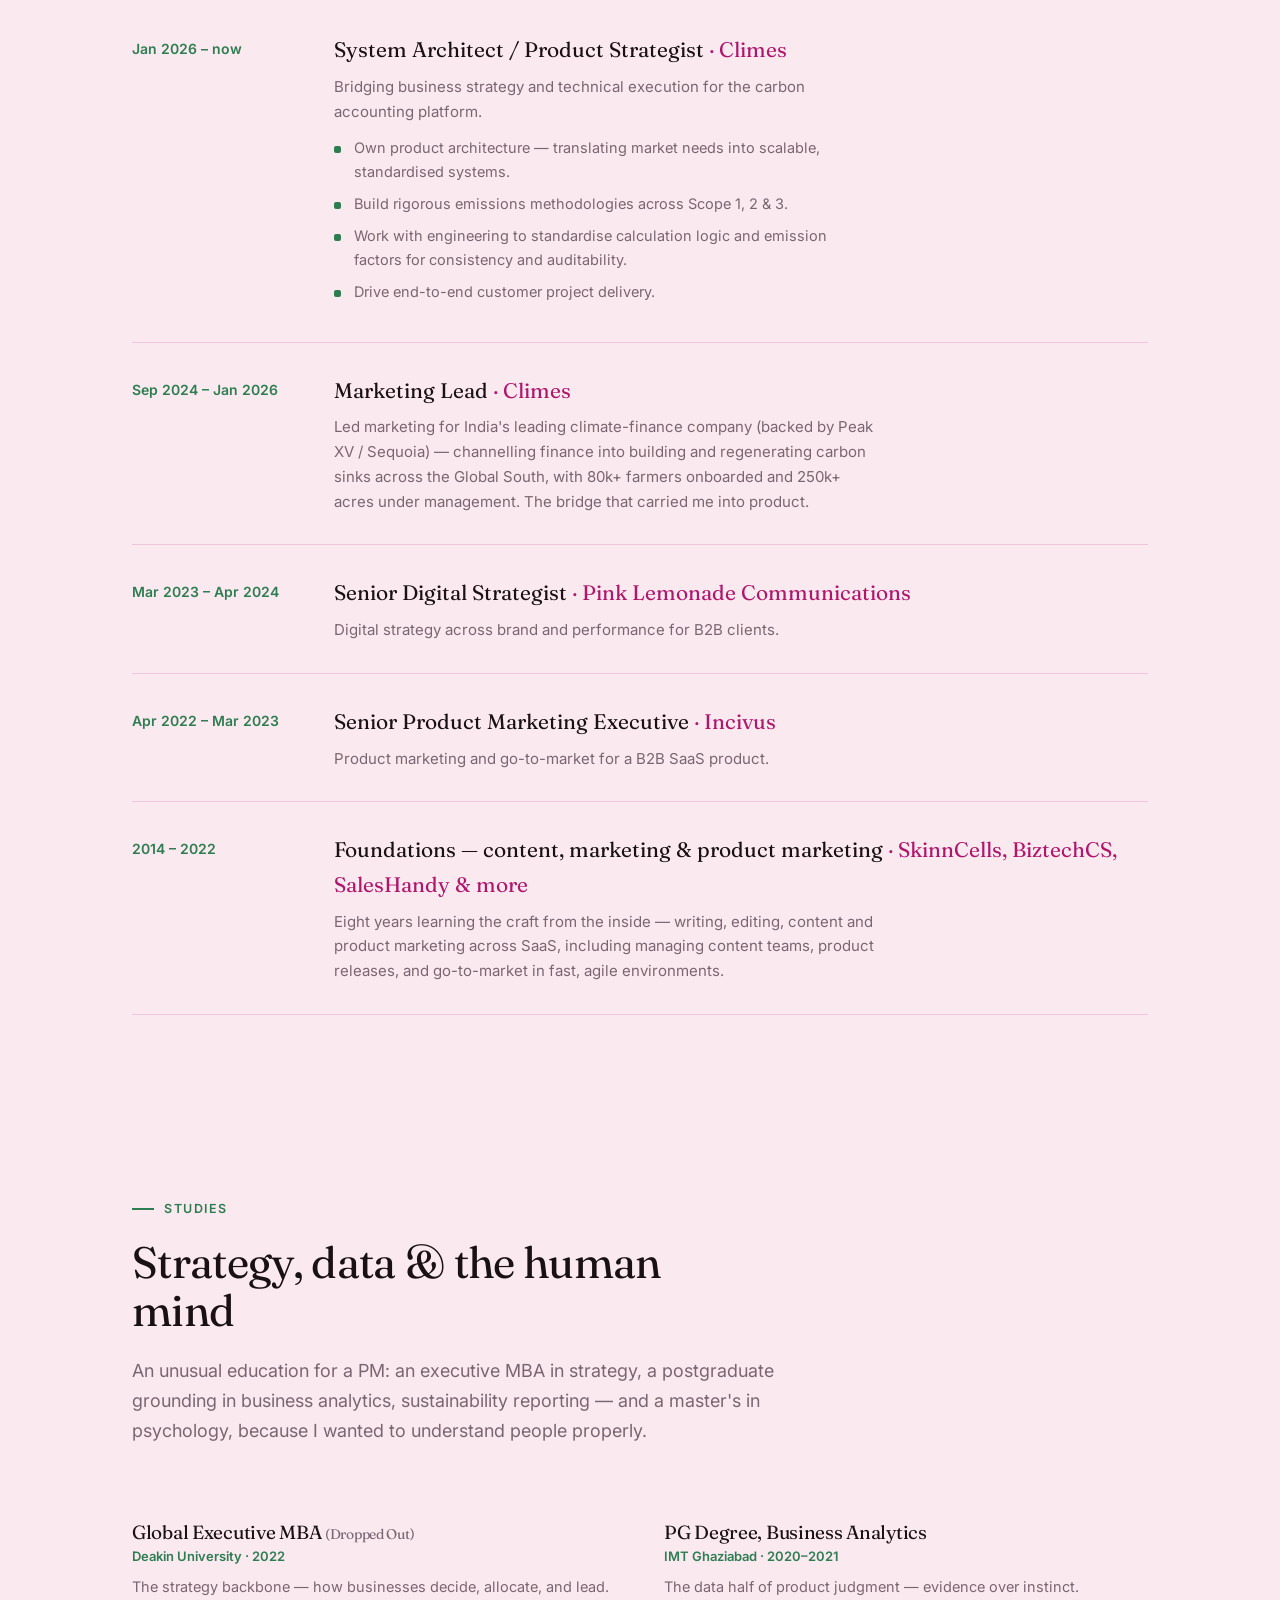
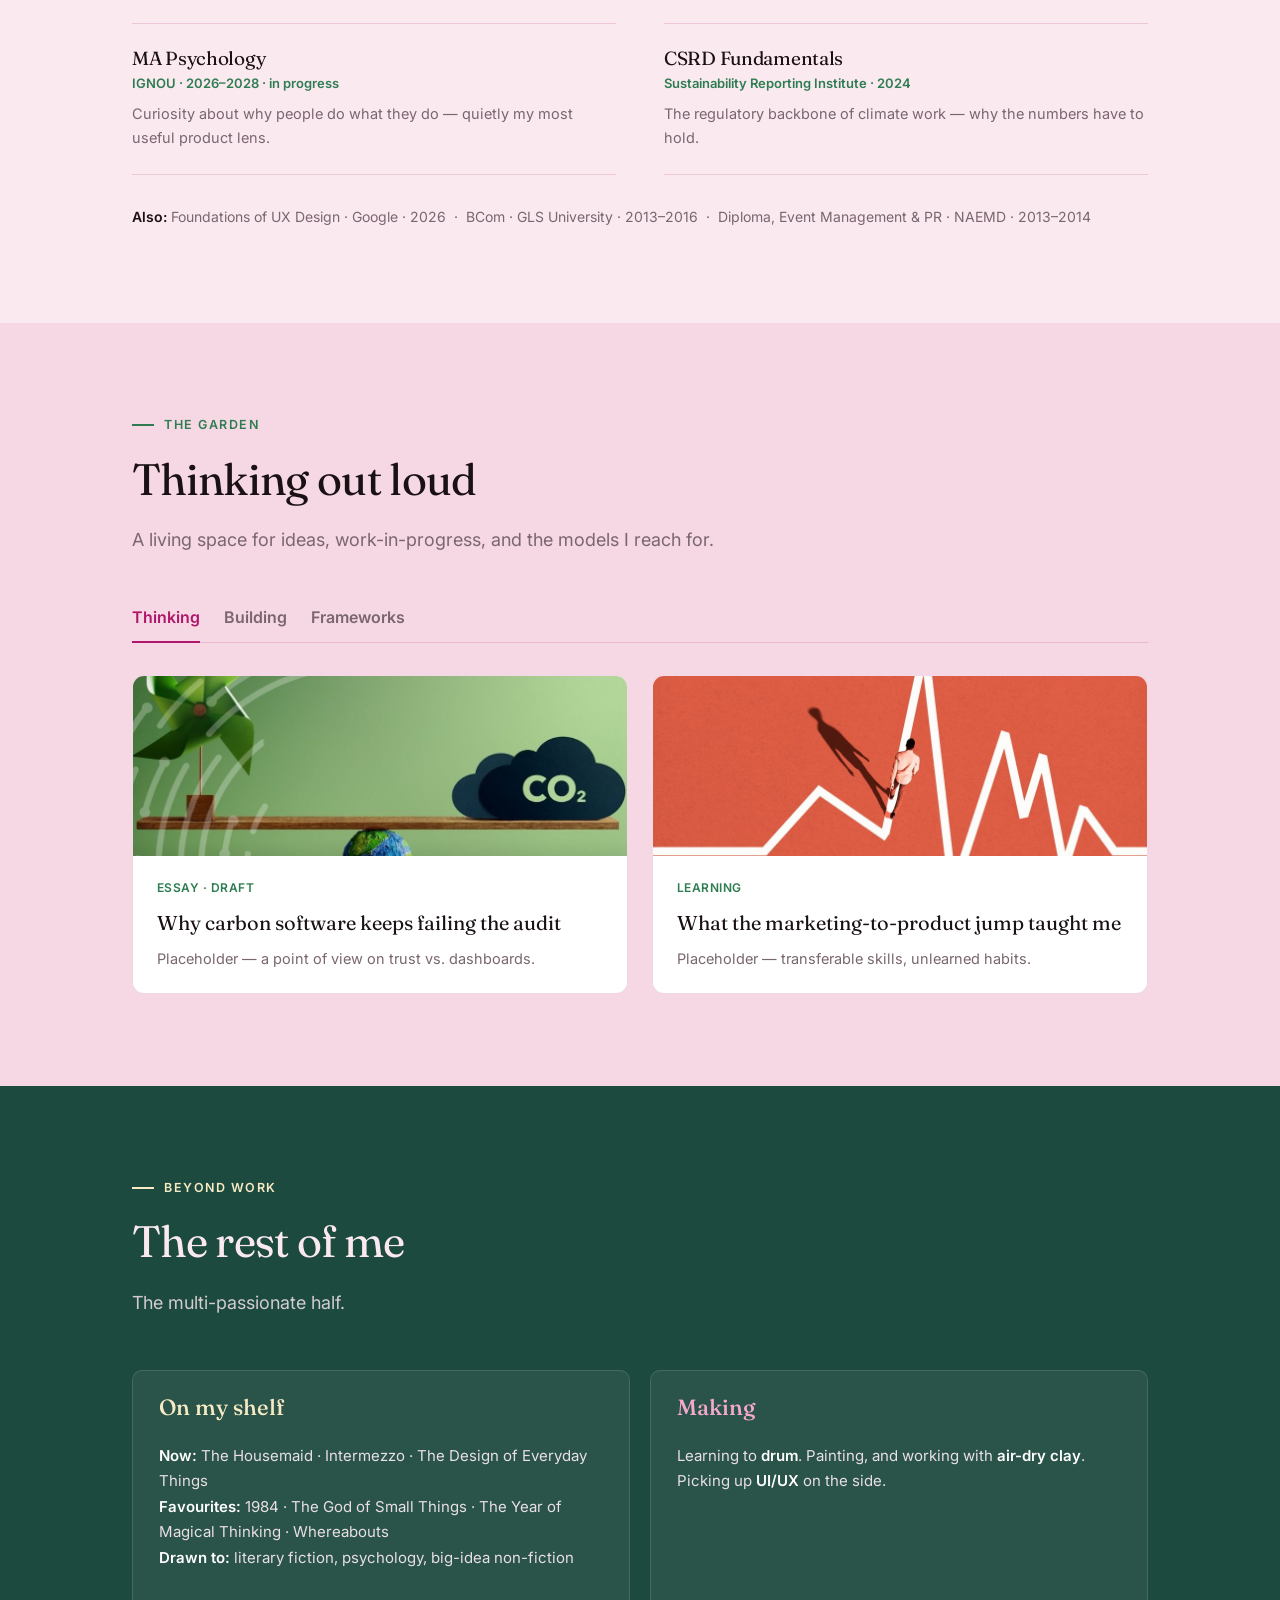
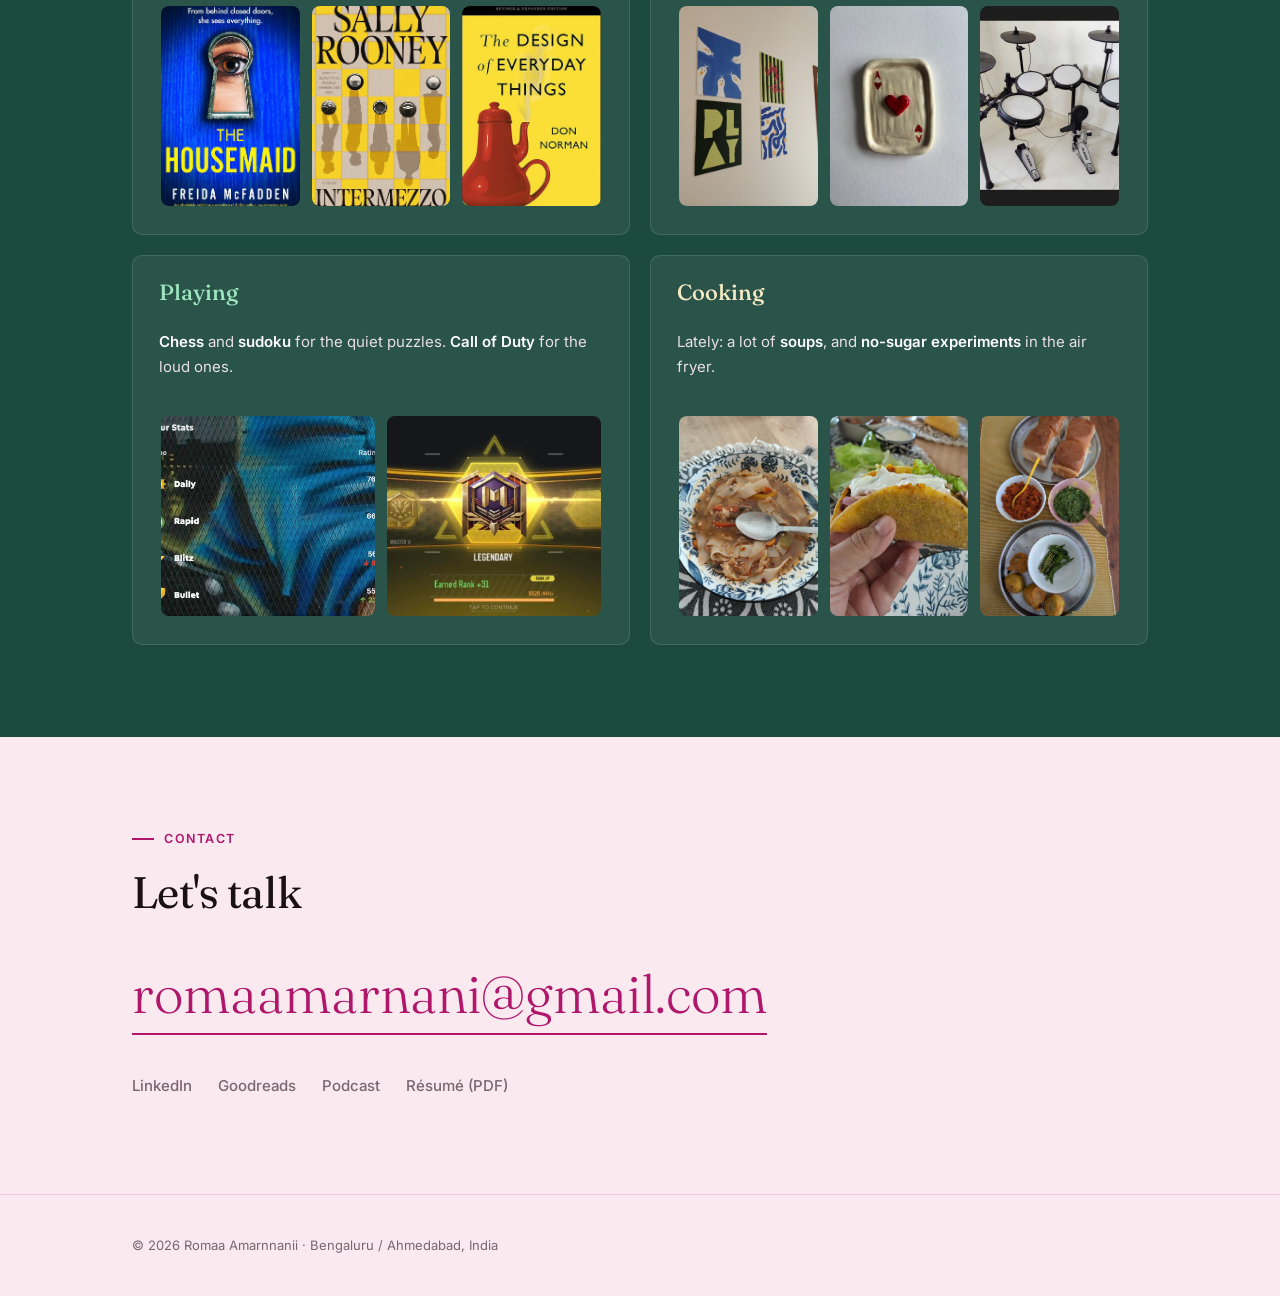
==== commit 62687804: "Fix flip work card not stacking on mobile; remove case-study CTAs .feat.flip (0,2,0) outspecified th" ====
--- a/index.html
+++ b/index.html
@@ -89,7 +89,6 @@
         <h3>Carbon-OS</h3>
         <p>An enterprise carbon platform I've built across GHG methodologies, SBTi target-setting workflows, carbon analytics — and a lot more still to come. Where measurement meets compliance, made usable.</p>
         <div class="clients"><b>Used by:</b> Wipro · Jeena Logistics · Varuna Logistics · Netflix (Life First Health) · Ecociate · Vadya Overseas</div>
-        <span class="more">Read the case study →</span>
       </div>
     </a>
 
@@ -99,7 +98,6 @@
         <h3>IGNOU Study Buddy</h3>
         <p>A study companion I built for my own MA Psychology exams — flashcards, timelines, concept maps, cheat sheets, and analysis of 15 years of past papers. It ended up helping <b>200+ students</b> revise during the exam season.</p>
         <div class="clients"><b>Used by:</b> 200+ students · MPC-003, MPC-004 &amp; more</div>
-        <span class="more">Read the case study →</span>
       </div>
       <div class="fimg"><img src="assets/study-desk.jpg" alt="IGNOU study buddy — study desk"></div>
     </a>
--- a/assets/styles.css
+++ b/assets/styles.css
@@ -109,7 +109,7 @@
 .feat{display:grid;grid-template-columns:1.15fr 1fr;gap:0;border:1px solid var(--hair);border-radius:14px;overflow:hidden;background:var(--white);margin-bottom:28px;text-decoration:none;color:inherit;transition:transform .16s,box-shadow .16s}
 .feat:hover{transform:translateY(-4px);box-shadow:0 18px 40px rgba(176,23,107,.12)}
 .feat.flip{grid-template-columns:1fr 1.15fr}
-@media(max-width:760px){.feat{grid-template-columns:1fr}}
+@media(max-width:760px){.feat,.feat.flip{grid-template-columns:1fr}}
 .feat .fimg{min-height:300px;background:#F1ECFB;position:relative;overflow:hidden;display:flex;align-items:center;justify-content:center}
 .feat .fimg img{width:100%;height:100%;object-fit:contain;object-position:center;padding:18px}
 .feat .fbody{padding:38px 40px;display:flex;flex-direction:column;justify-content:center}
@@ -193,6 +193,23 @@
   .navlinks li{border-top:1px solid var(--hair)}
   .navlinks a{display:block;padding:16px 32px}
   .navtoggle{display:block}
+}
+
+/* SMALL SCREENS — tighten spacing & fix cramped crops */
+@media(max-width:600px){
+  .wrap{padding:0 20px}
+  section{padding:60px 0}
+  .hero .wrap{padding:48px 20px 60px}
+  .hero .greet{margin-bottom:24px}
+  .hero-metrics{gap:22px 28px;margin-top:28px}
+  .sec-intro{margin-bottom:38px}
+  /* Beyond: taller thin crops -> shorter, better-proportioned strip */
+  .bcard .bhead{padding:16px 22px}
+  .bcard .bbody{padding:0 22px 16px}
+  .bcard .imgstrip{padding:14px 22px 22px;gap:10px}
+  .bcard .imgstrip img,.bcard .imgstrip .imgslot{height:132px;min-height:132px}
+  .feat .fimg{min-height:220px}
+  .feat .fbody{padding:30px 26px}
 }
 
 /* ==== CASE STUDY PAGES ==== */
@@ -220,3 +237,11 @@
 .clientrow span{background:var(--pink-soft);border:1px solid var(--hair);border-radius:100px;padding:7px 16px;font-size:13.5px;font-weight:500}
 .nextnav{border-top:1px solid var(--hair);padding:36px 0;display:flex;justify-content:space-between;gap:20px;flex-wrap:wrap}
 .nextnav a{text-decoration:none;font-weight:600;color:var(--fuchsia)}
+@media(max-width:600px){
+  .case-wrap{padding:0 20px}
+  .case-nav .wrap{padding:0 20px}
+  .case-head{padding:44px 0 24px}
+  .meta-row{gap:18px 28px}
+  article h2{margin:34px 0 12px}
+  .pull{font-size:20px;padding-left:18px;margin:28px 0}
+}
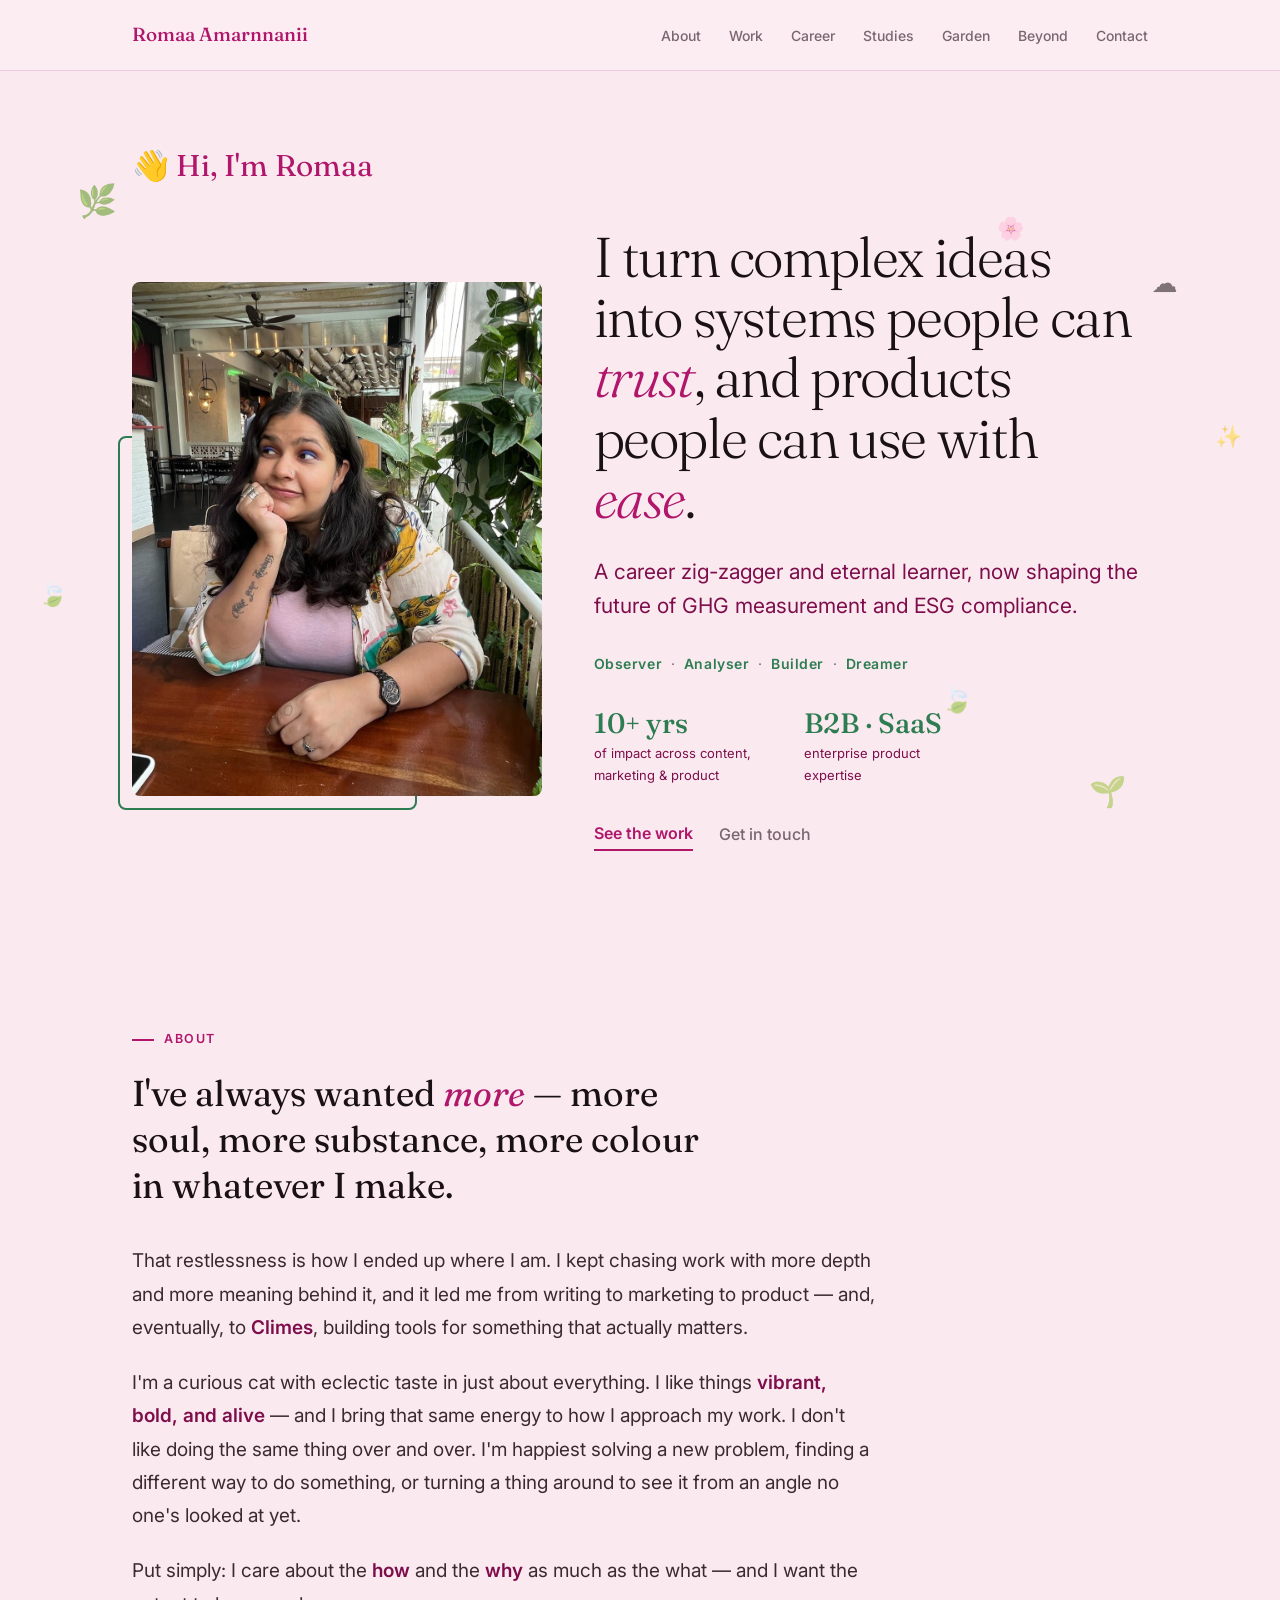
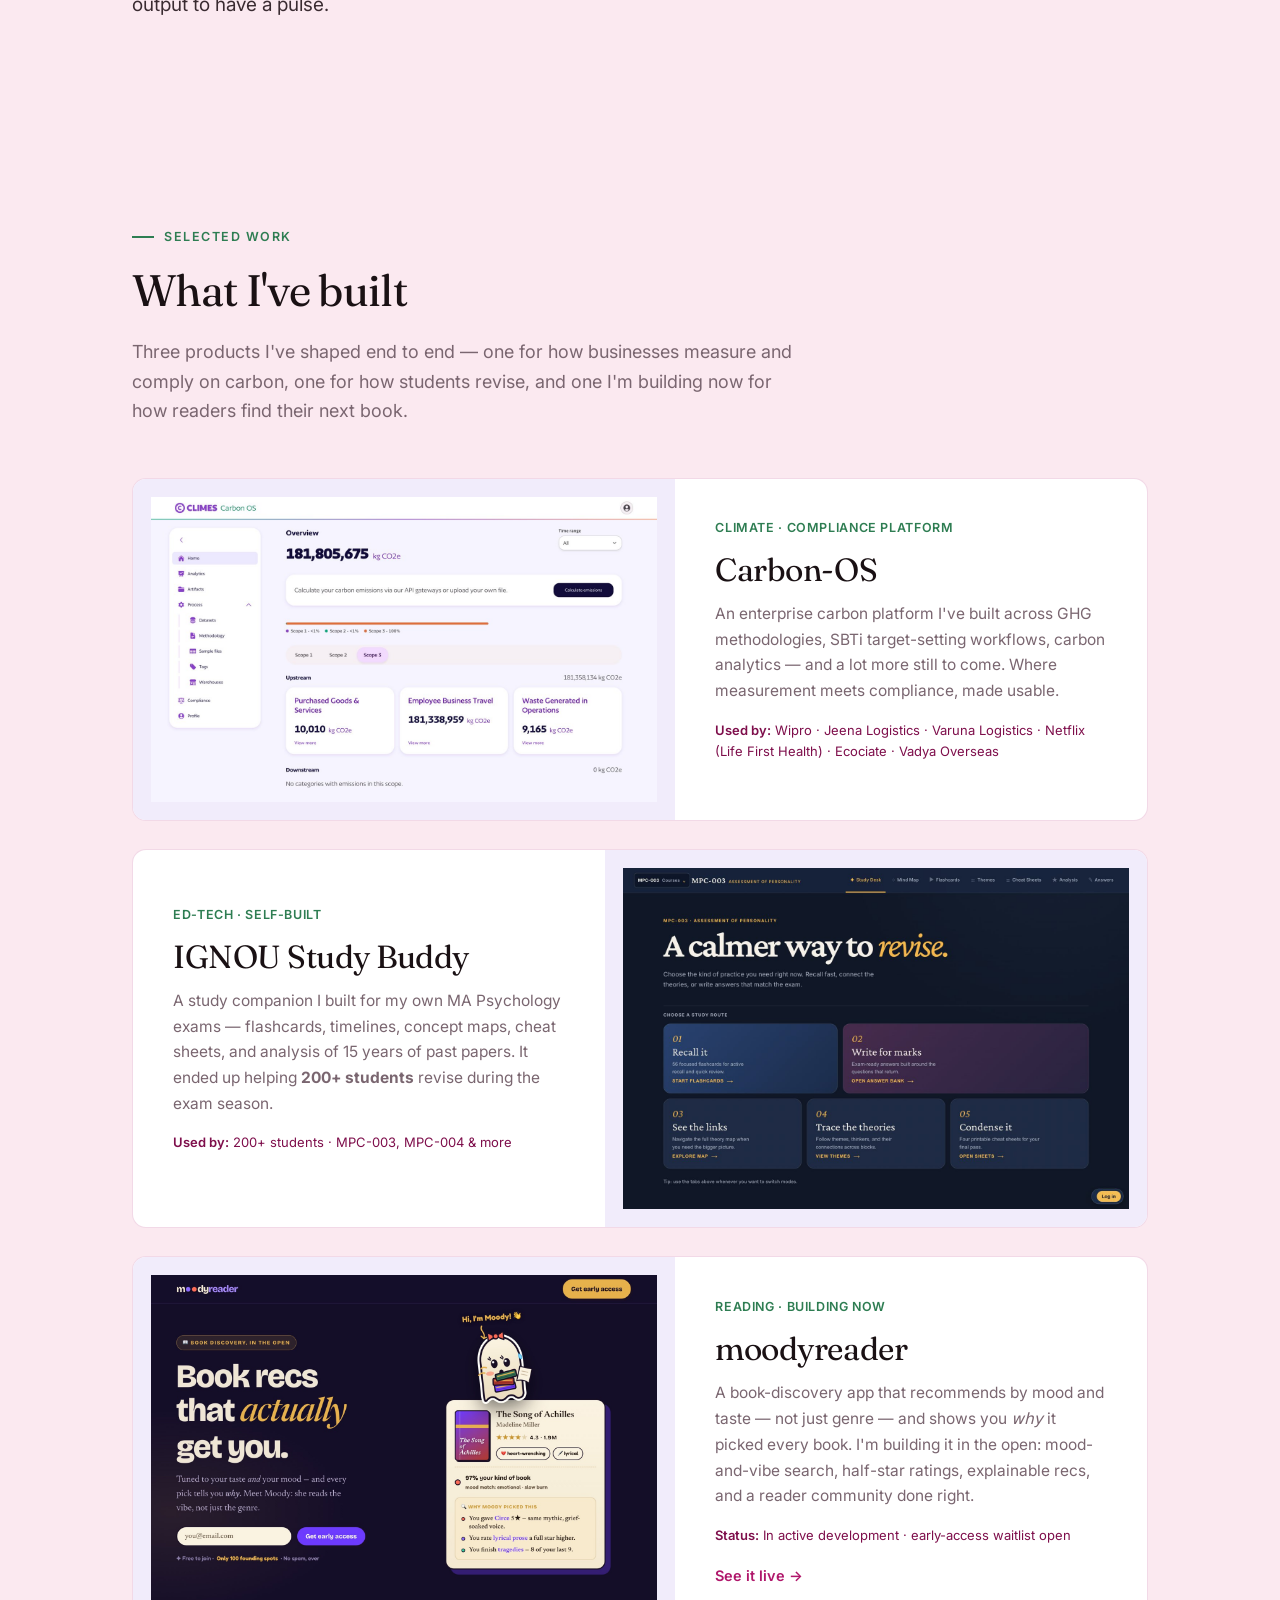
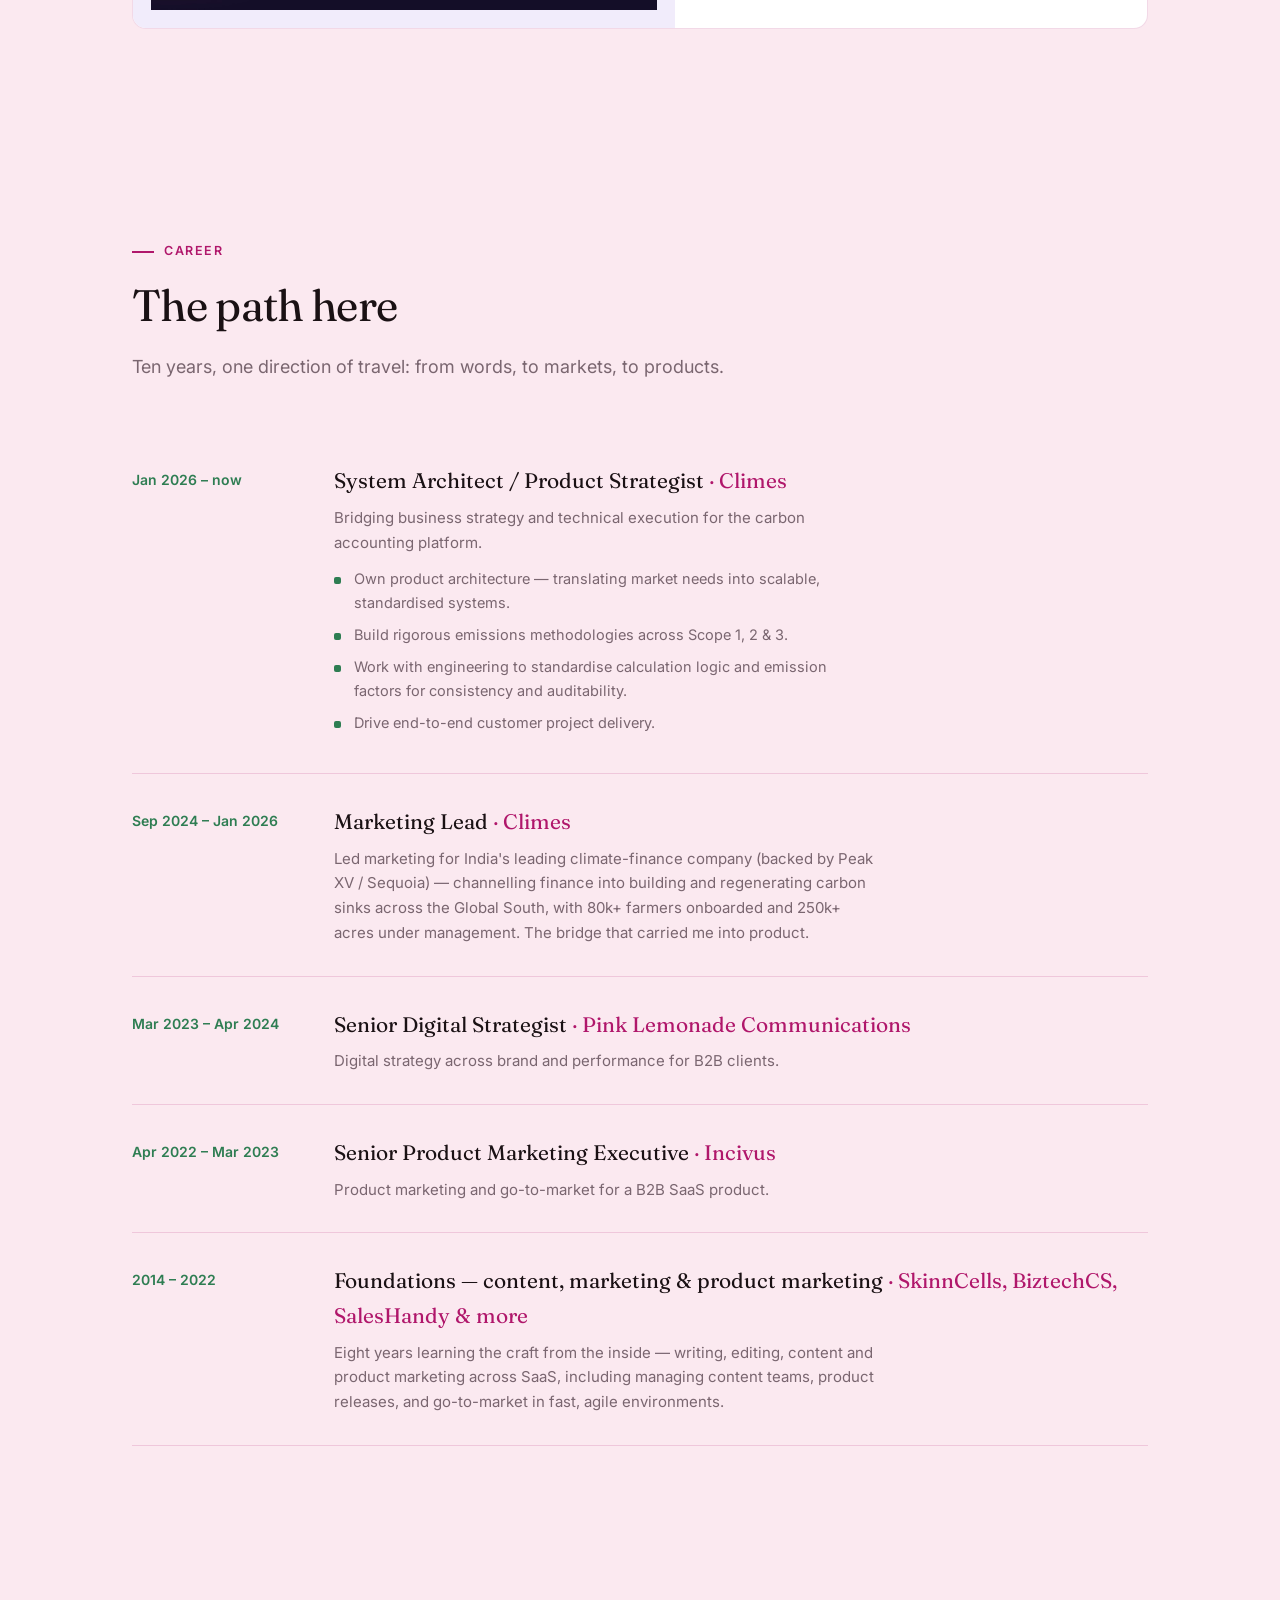
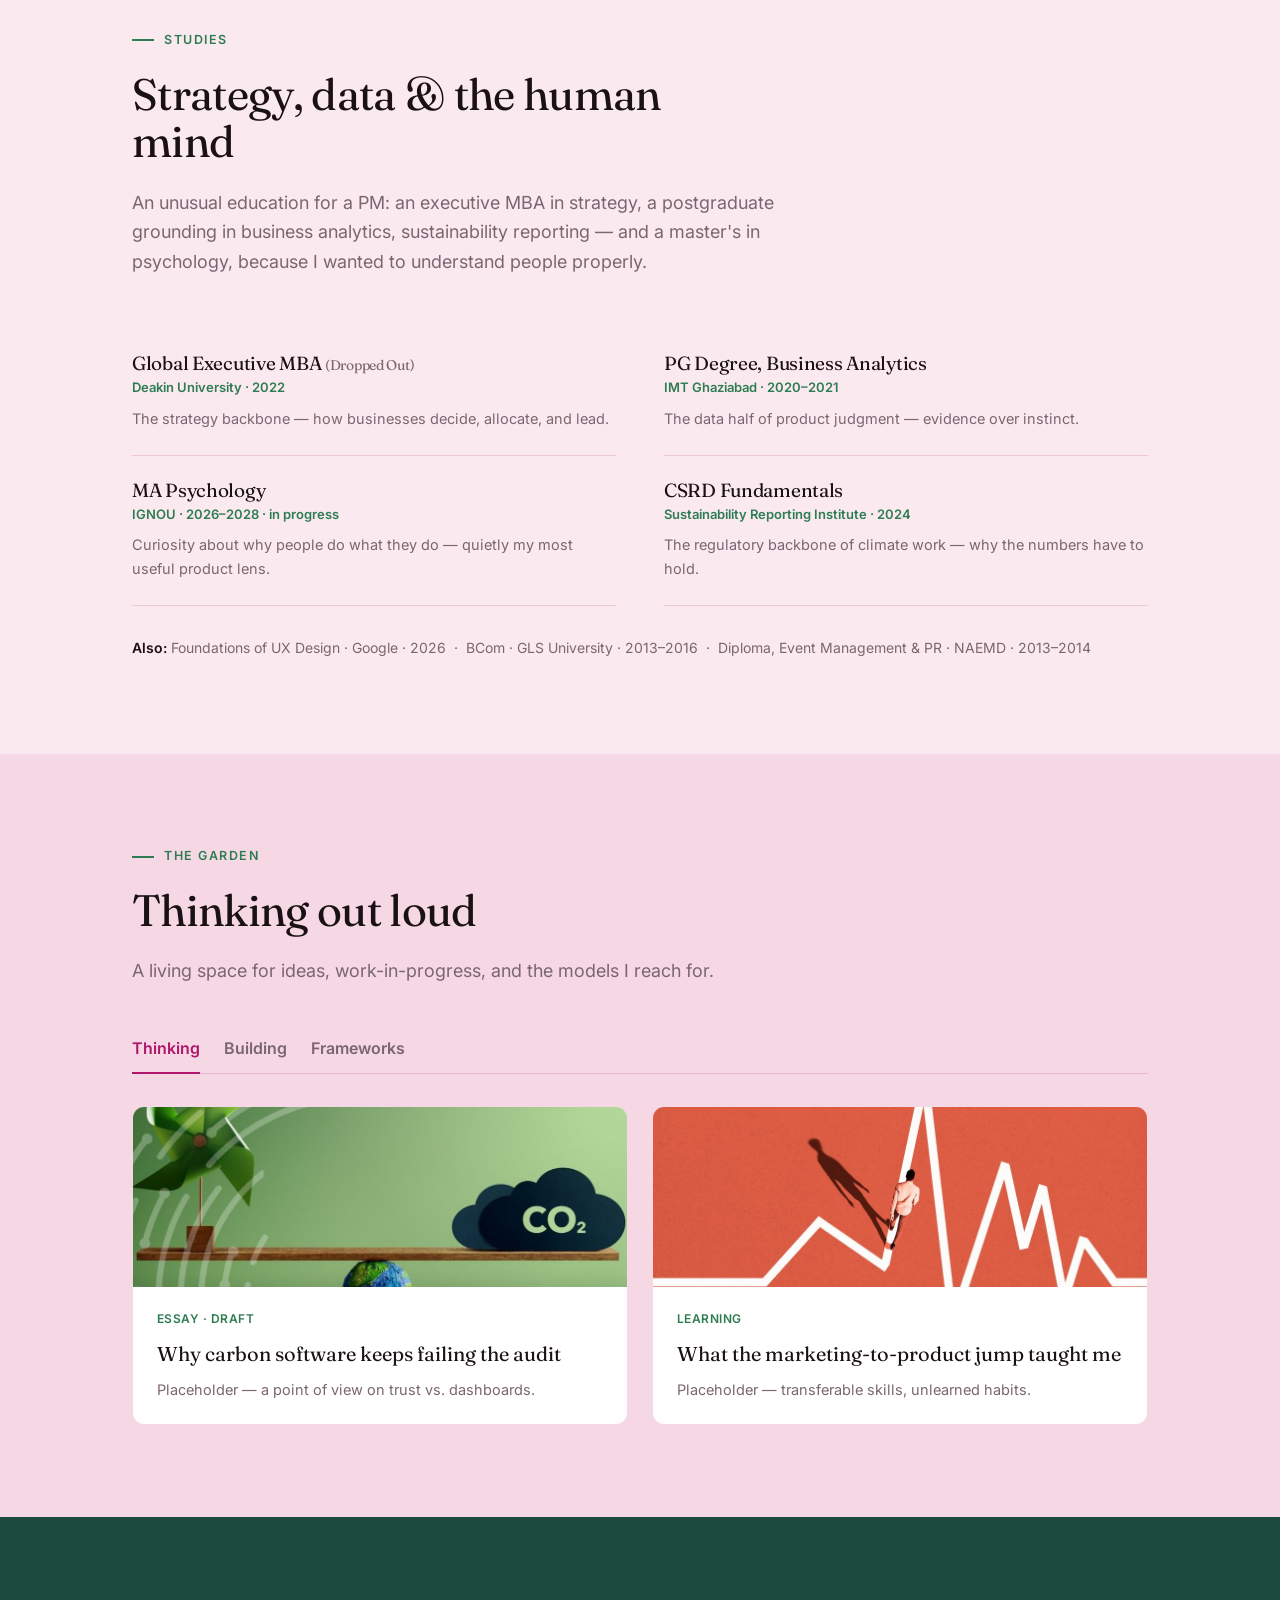
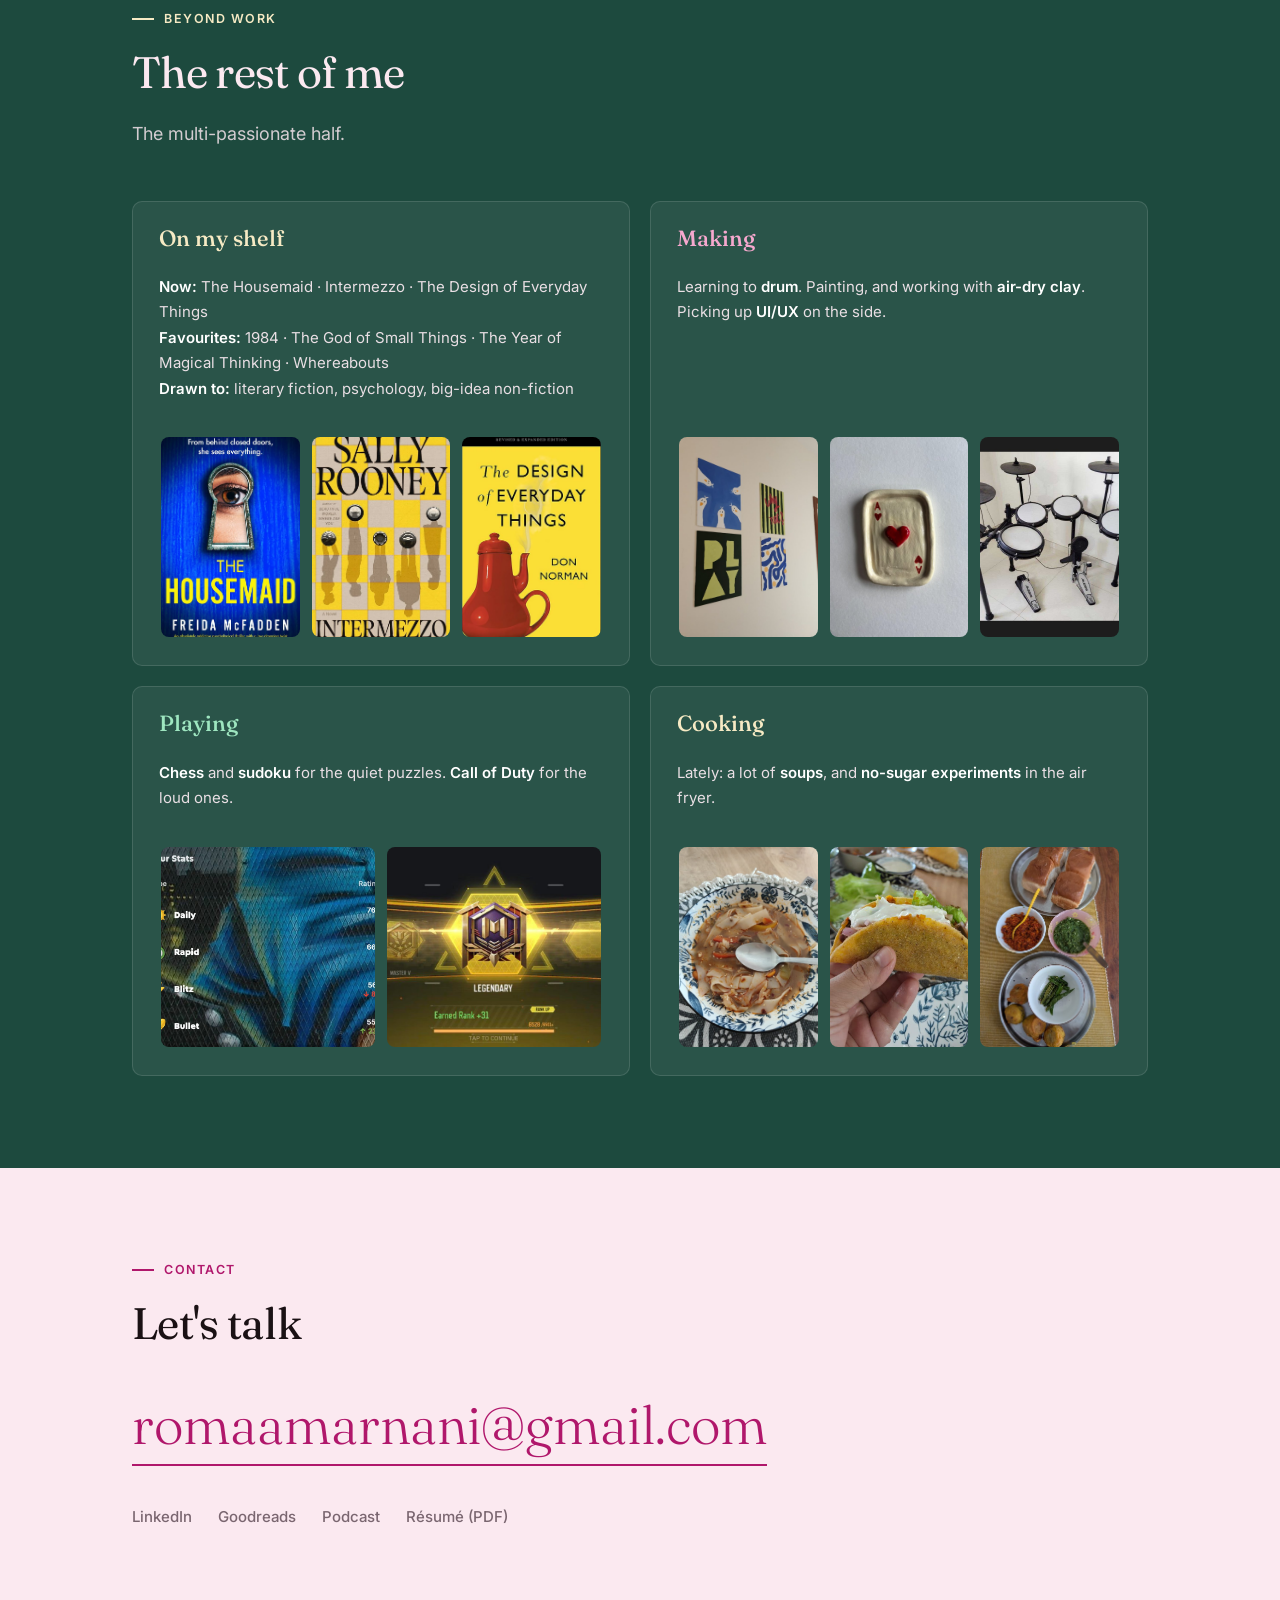
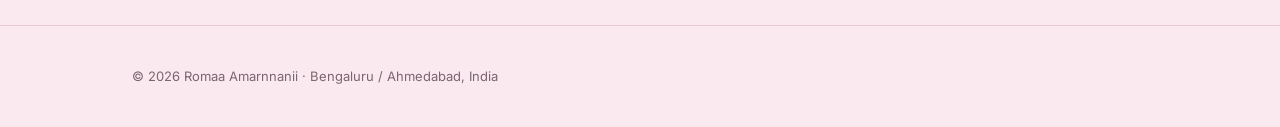
==== commit 83705a81: "Add moodyreader to Work section Add a third work card for moodyreader (reading app in active develop" ====
--- a/index.html
+++ b/index.html
@@ -80,7 +80,7 @@
   <div class="wrap">
     <p class="sec-label">Selected Work</p>
     <h2 class="sec-title">What I've built</h2>
-    <p class="sec-intro">Two products I've shaped end to end — one for how businesses measure and comply on carbon, one for how students revise.</p>
+    <p class="sec-intro">Three products I've shaped end to end — one for how businesses measure and comply on carbon, one for how students revise, and one I'm building now for how readers find their next book.</p>
 
     <a class="feat" href="cases/carbonos.html">
       <div class="fimg"><img src="assets/carbonos-overview.jpg" alt="Carbon-OS overview dashboard"></div>
@@ -100,6 +100,17 @@
         <div class="clients"><b>Used by:</b> 200+ students · MPC-003, MPC-004 &amp; more</div>
       </div>
       <div class="fimg"><img src="assets/study-desk.jpg" alt="IGNOU study buddy — study desk"></div>
+    </a>
+
+    <a class="feat" href="https://romaaamarnnanii.github.io/moodyreader/" target="_blank" rel="noopener">
+      <div class="fimg"><img src="assets/moodyreader.jpg" alt="moodyreader — a book recommendation that explains why Moody picked it"></div>
+      <div class="fbody">
+        <div class="ftag">Reading · Building now</div>
+        <h3>moodyreader</h3>
+        <p>A book-discovery app that recommends by mood and taste — not just genre — and shows you <em>why</em> it picked every book. I'm building it in the open: mood-and-vibe search, half-star ratings, explainable recs, and a reader community done right.</p>
+        <div class="clients"><b>Status:</b> In active development · early-access waitlist open</div>
+        <span class="more">See it live →</span>
+      </div>
     </a>
   </div>
 </section>
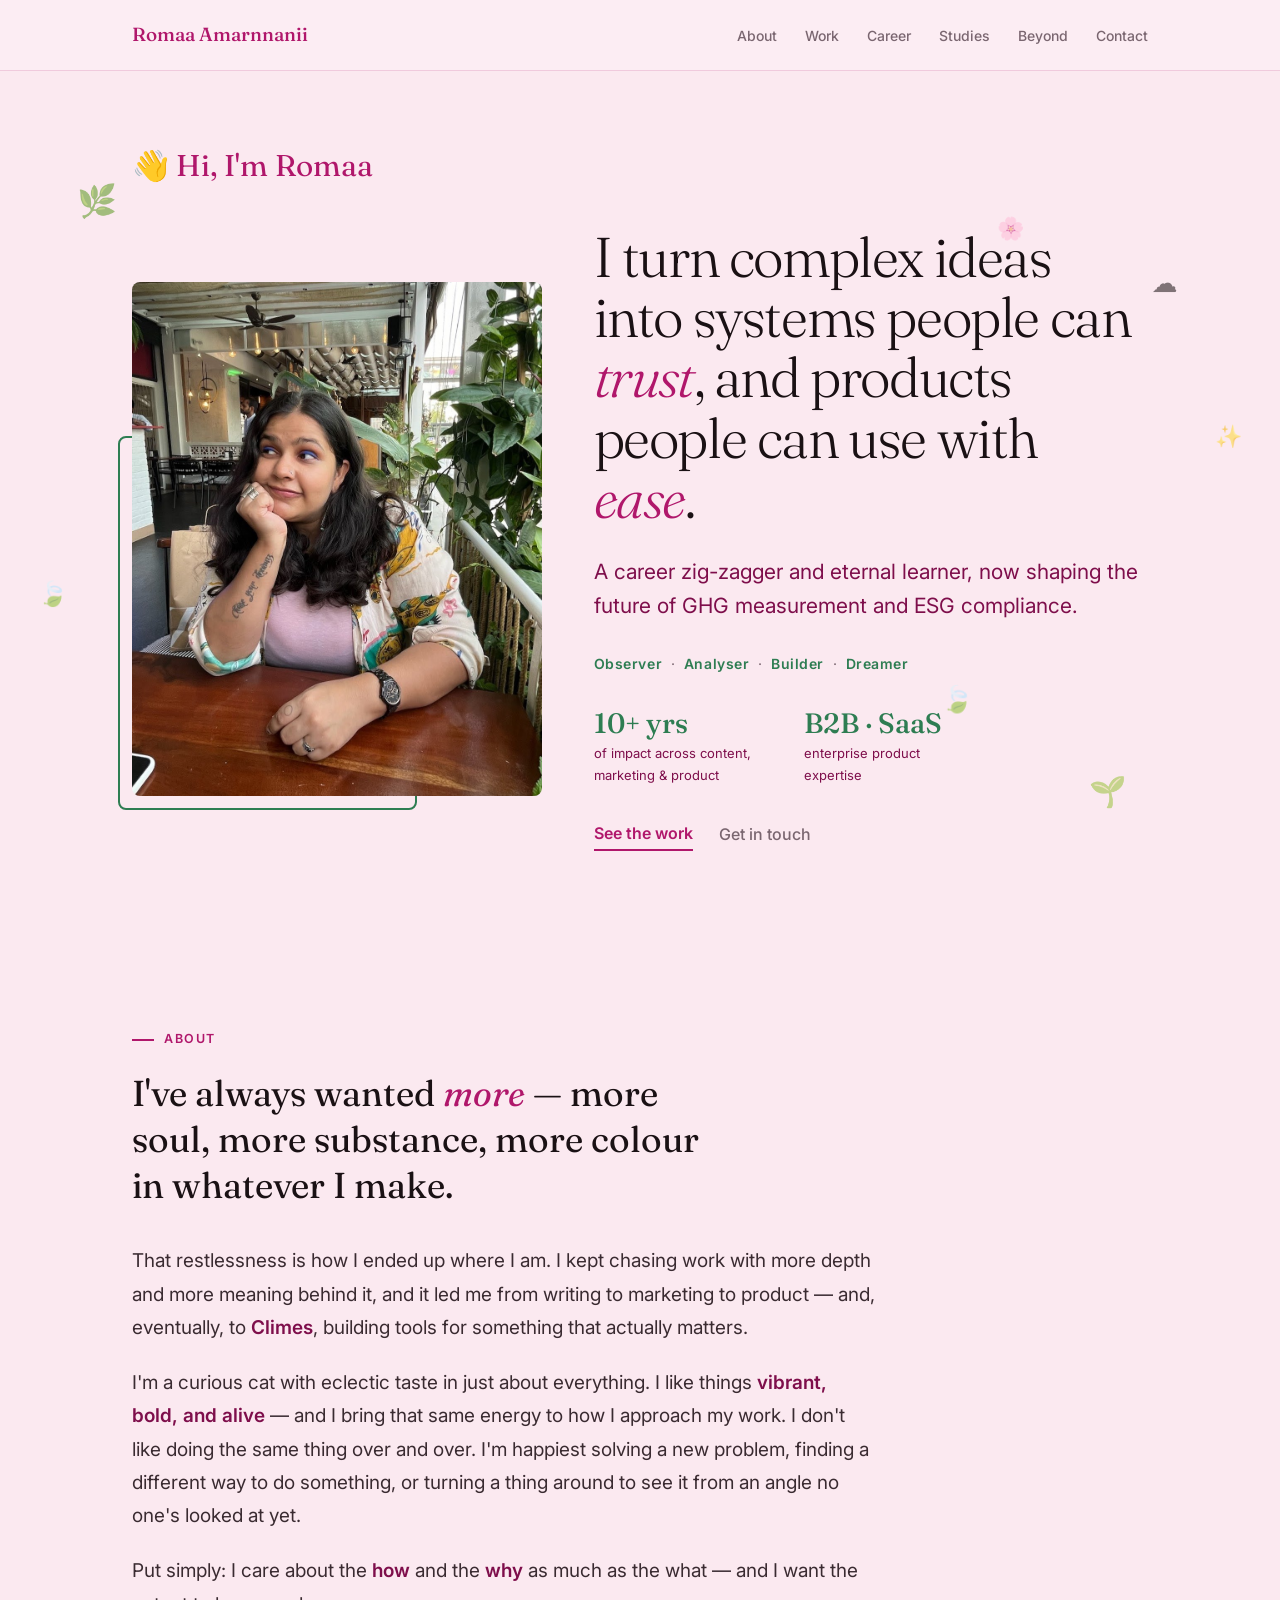
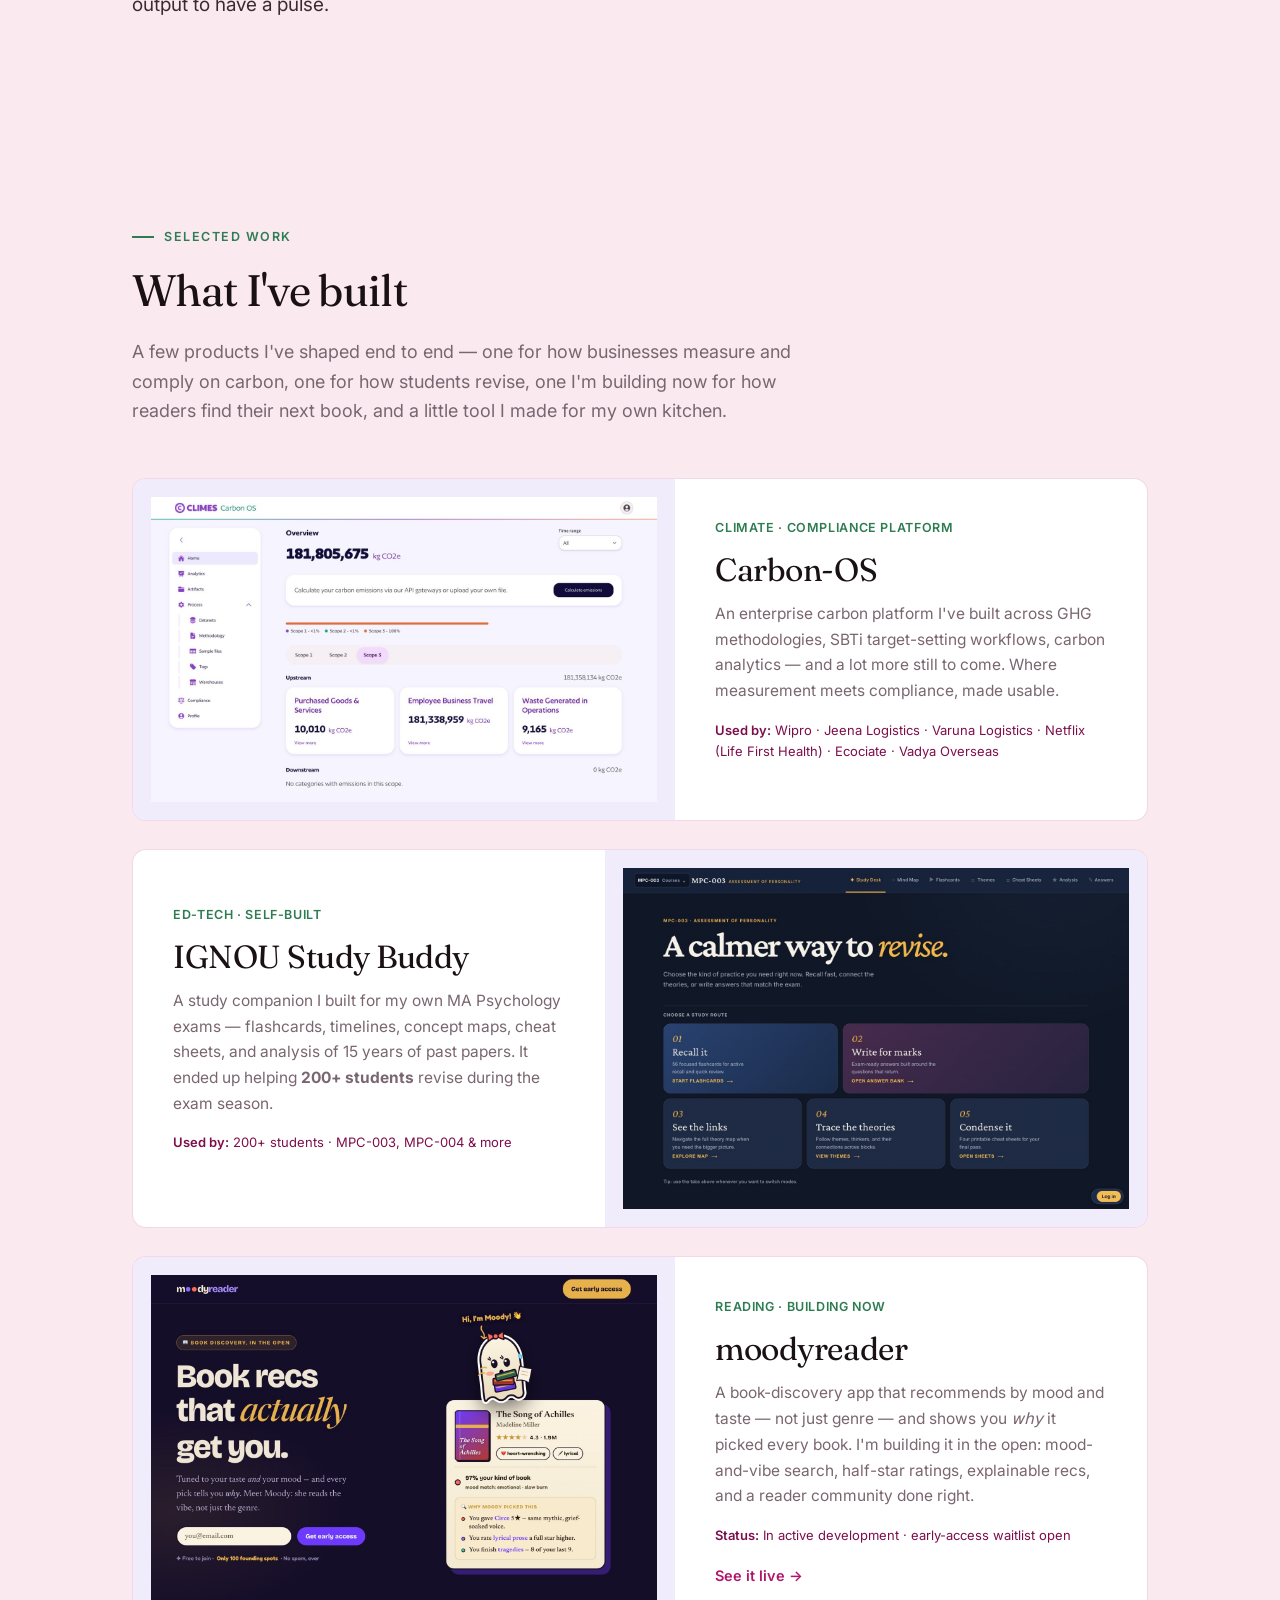
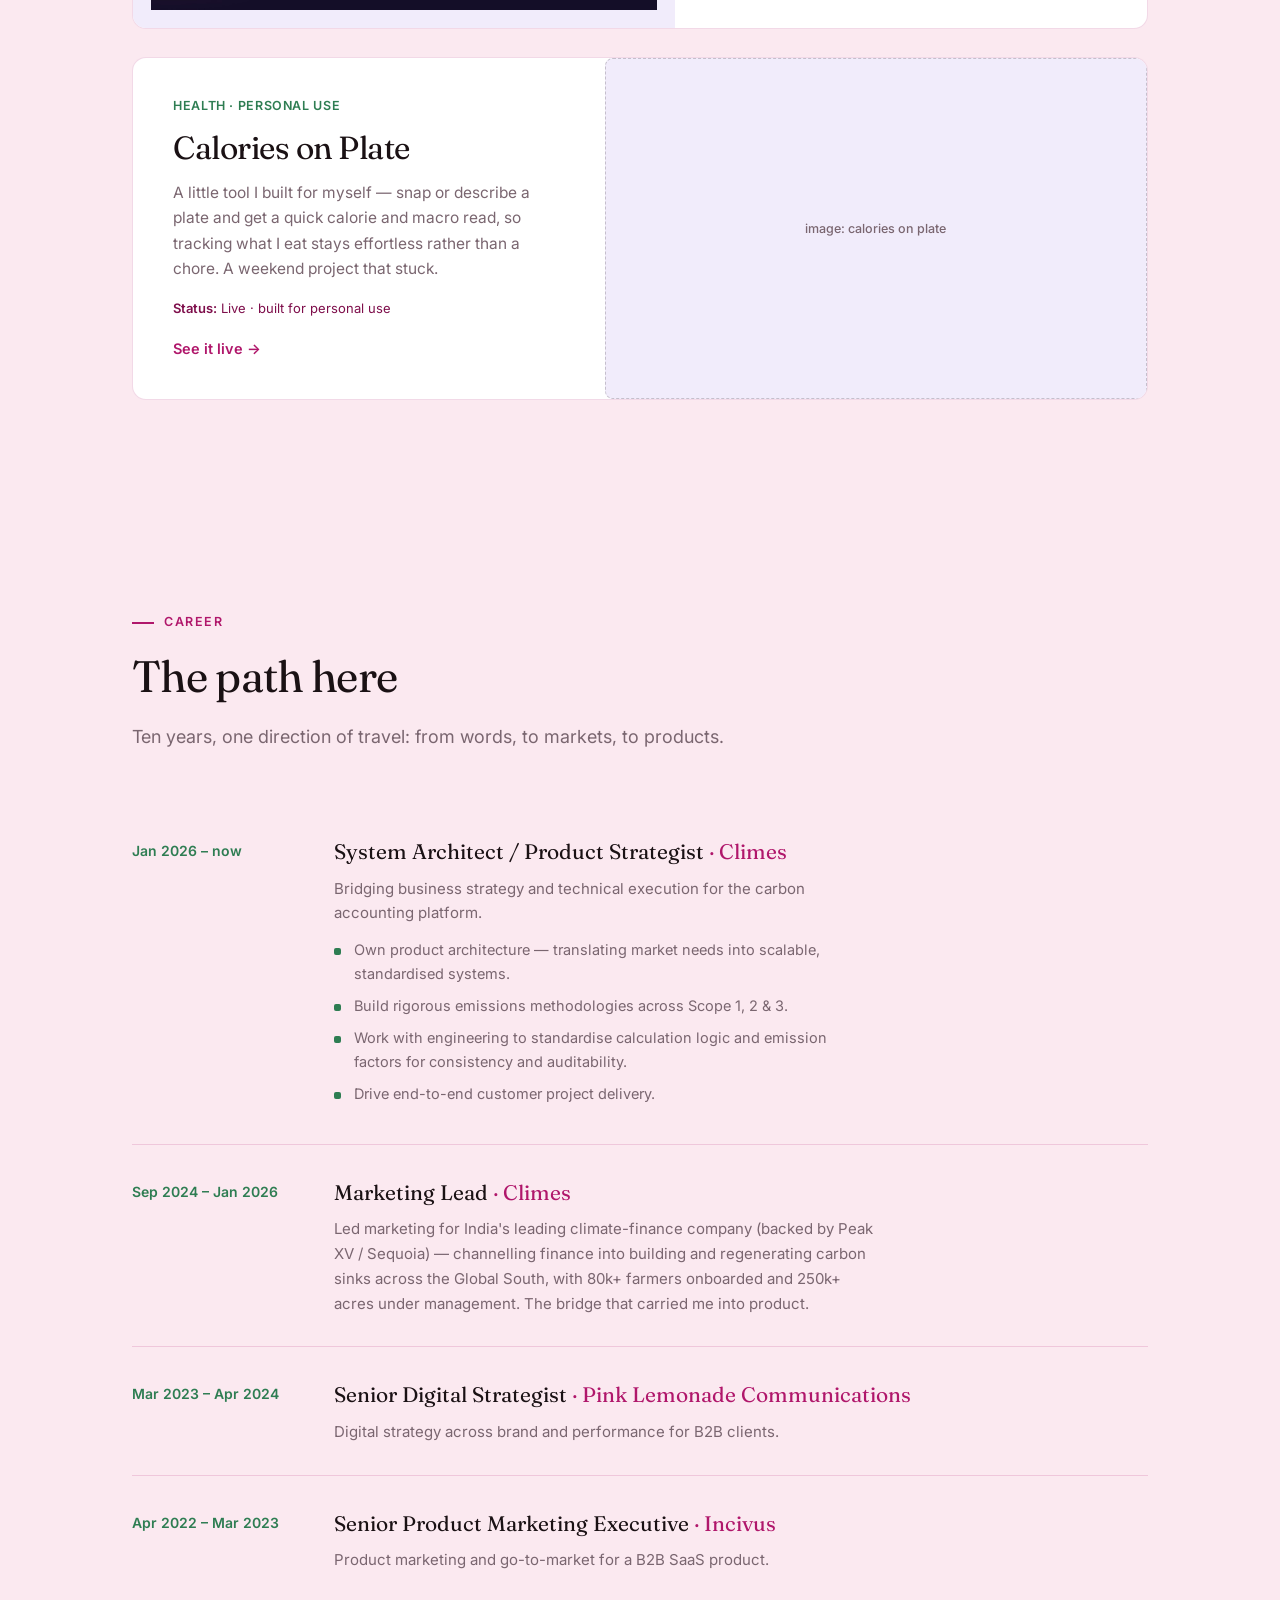
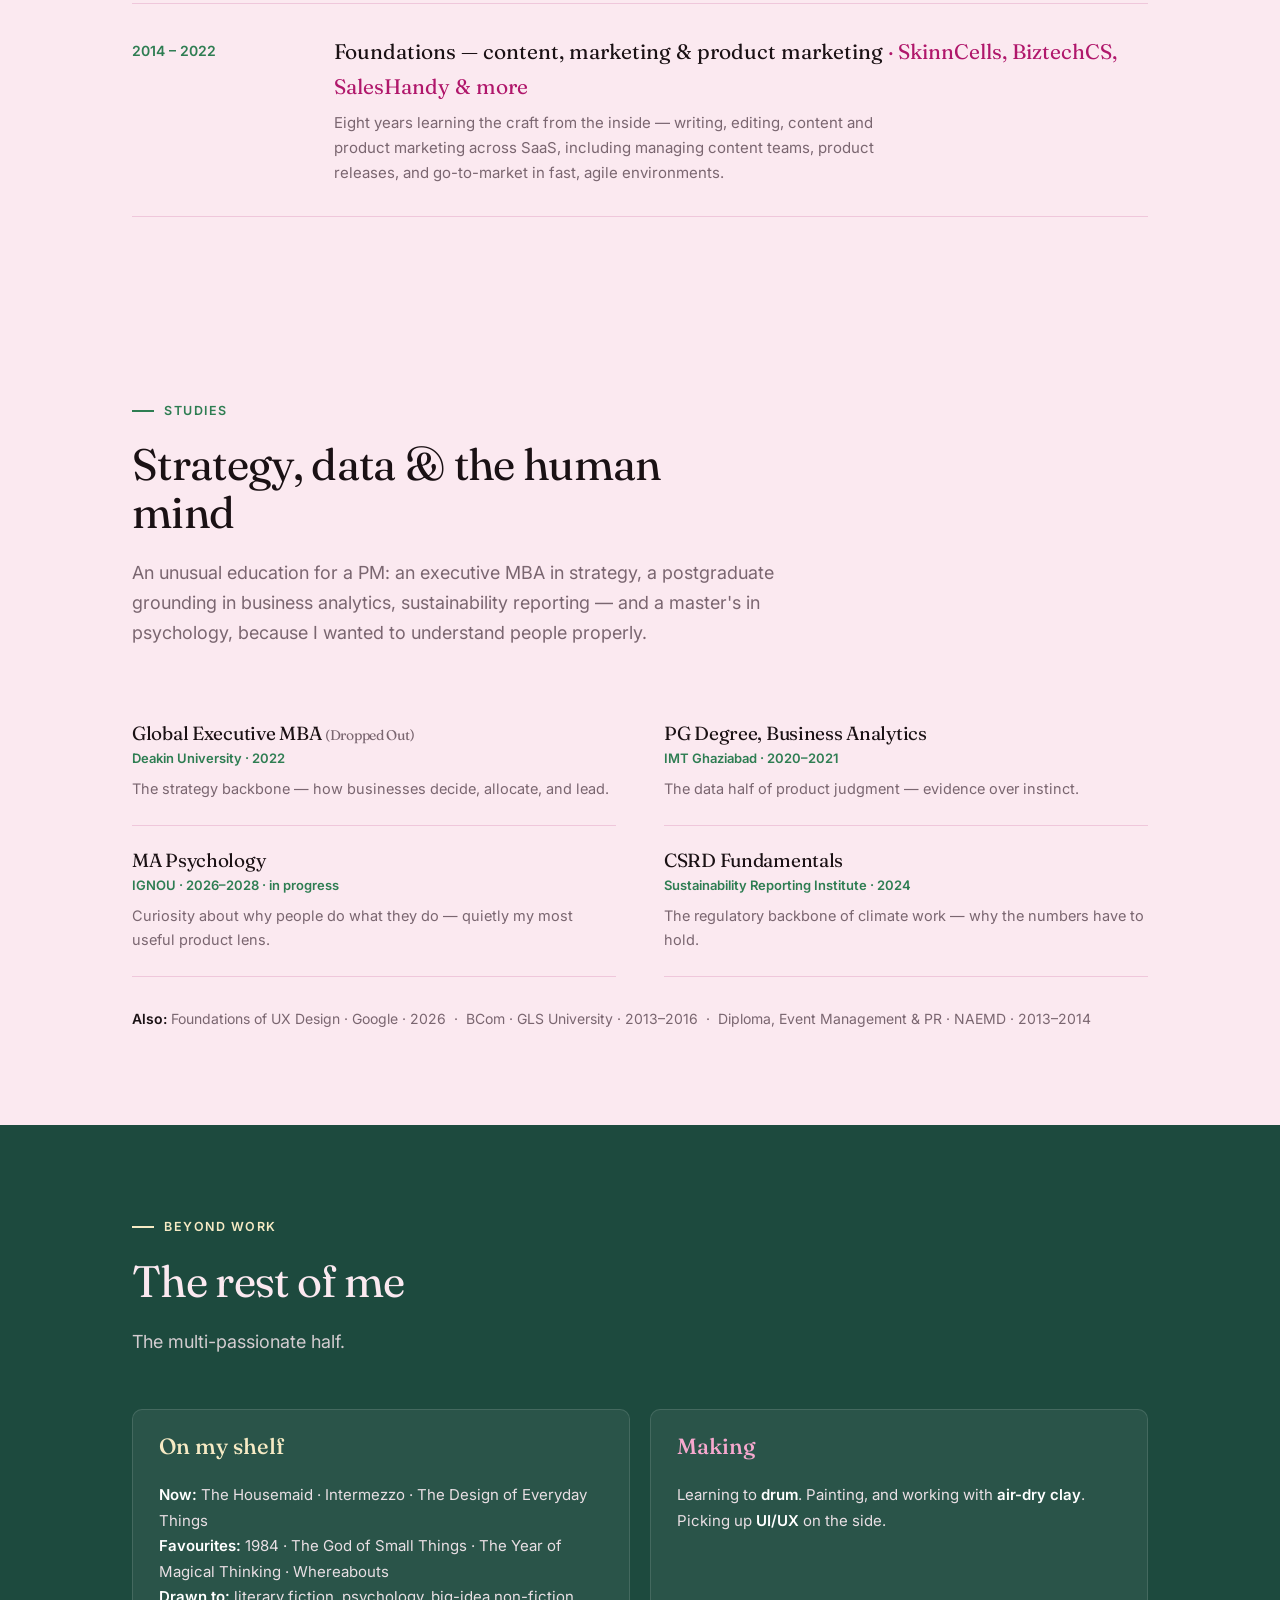
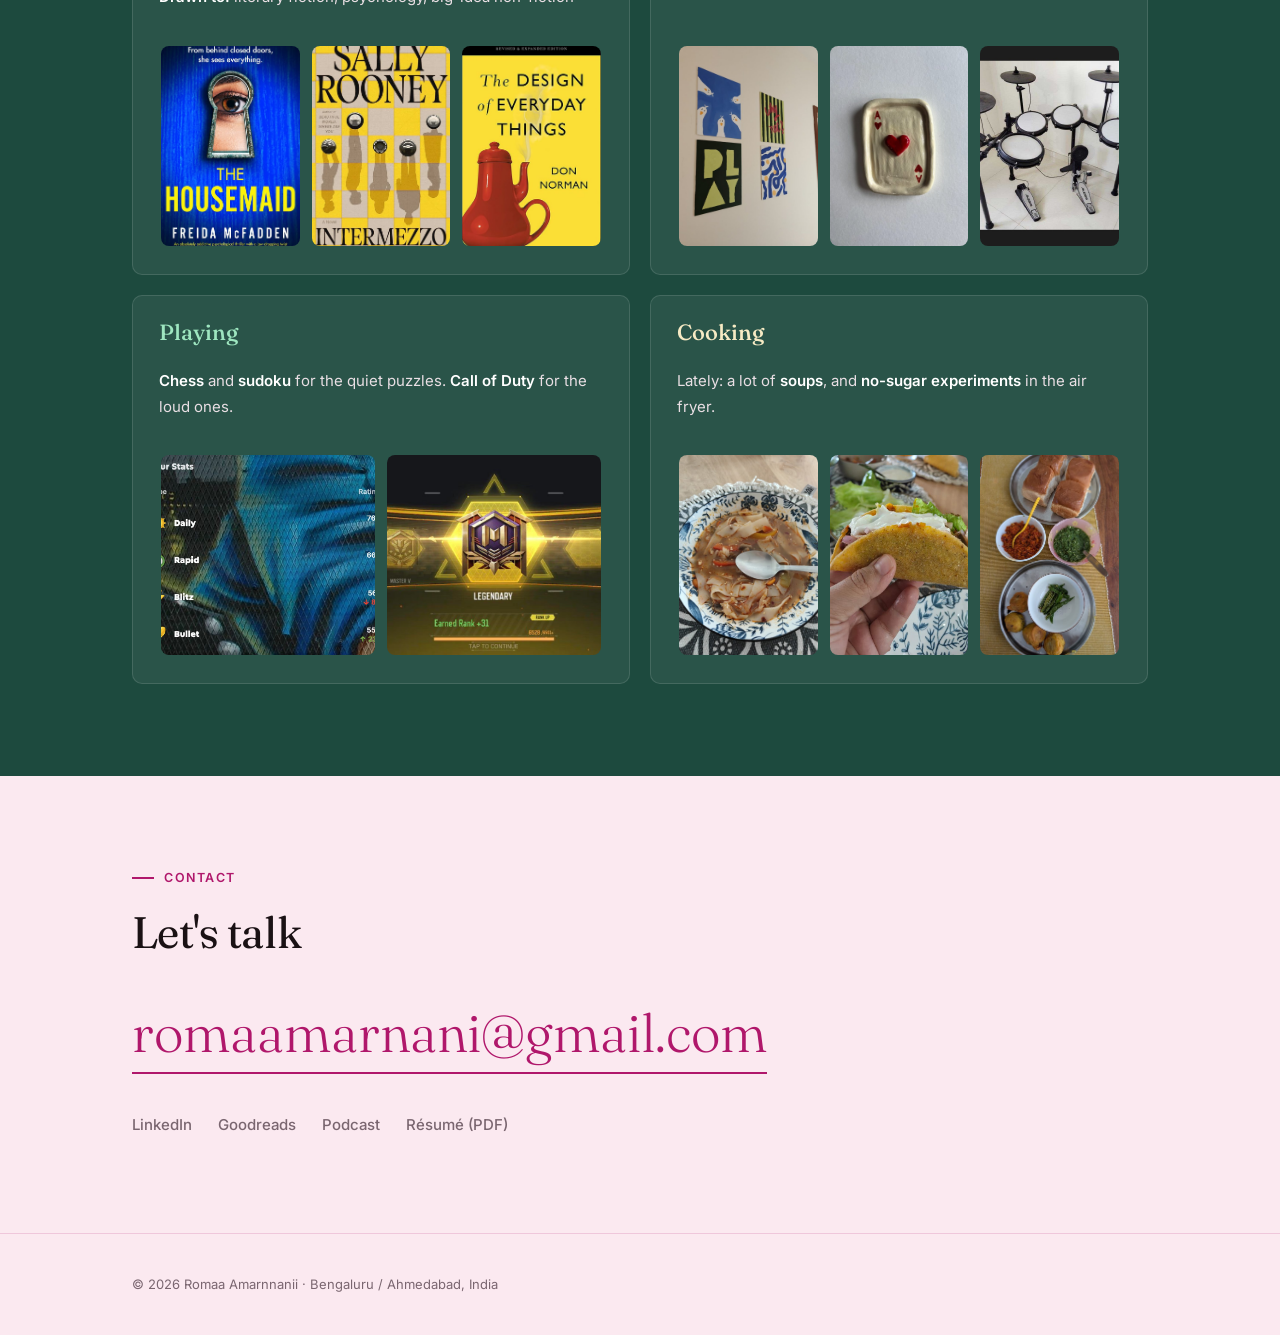
==== commit 39dfd929: "Hide Garden section; add Calories on Plate, update moodyreader link - Comment out the Garden section" ====
--- a/index.html
+++ b/index.html
@@ -21,7 +21,6 @@
       <li><a href="#work">Work</a></li>
       <li><a href="#career">Career</a></li>
       <li><a href="#studies">Studies</a></li>
-      <li><a href="#garden">Garden</a></li>
       <li><a href="#beyond">Beyond</a></li>
       <li><a href="#contact">Contact</a></li>
     </ul>
@@ -80,7 +79,7 @@
   <div class="wrap">
     <p class="sec-label">Selected Work</p>
     <h2 class="sec-title">What I've built</h2>
-    <p class="sec-intro">Three products I've shaped end to end — one for how businesses measure and comply on carbon, one for how students revise, and one I'm building now for how readers find their next book.</p>
+    <p class="sec-intro">A few products I've shaped end to end — one for how businesses measure and comply on carbon, one for how students revise, one I'm building now for how readers find their next book, and a little tool I made for my own kitchen.</p>
 
     <a class="feat" href="cases/carbonos.html">
       <div class="fimg"><img src="assets/carbonos-overview.jpg" alt="Carbon-OS overview dashboard"></div>
@@ -102,7 +101,7 @@
       <div class="fimg"><img src="assets/study-desk.jpg" alt="IGNOU study buddy — study desk"></div>
     </a>
 
-    <a class="feat" href="https://romaaamarnnanii.github.io/moodyreader/" target="_blank" rel="noopener">
+    <a class="feat" href="https://trymoodyreader.com/" target="_blank" rel="noopener">
       <div class="fimg"><img src="assets/moodyreader.jpg" alt="moodyreader — a book recommendation that explains why Moody picked it"></div>
       <div class="fbody">
         <div class="ftag">Reading · Building now</div>
@@ -111,6 +110,17 @@
         <div class="clients"><b>Status:</b> In active development · early-access waitlist open</div>
         <span class="more">See it live →</span>
       </div>
+    </a>
+
+    <a class="feat flip" href="https://caloriesonplate.vercel.app/" target="_blank" rel="noopener">
+      <div class="fbody">
+        <div class="ftag">Health · Personal use</div>
+        <h3>Calories on Plate</h3>
+        <p>A little tool I built for myself — snap or describe a plate and get a quick calorie and macro read, so tracking what I eat stays effortless rather than a chore. A weekend project that stuck.</p>
+        <div class="clients"><b>Status:</b> Live · built for personal use</div>
+        <span class="more">See it live →</span>
+      </div>
+      <div class="fimg imgslot">image: calories on plate</div>
     </a>
   </div>
 </section>
@@ -186,6 +196,7 @@
   </div>
 </section>
 
+<!-- Garden section hidden for now
 <section id="garden" class="garden s-green reveal">
   <div class="wrap">
     <p class="sec-label">The Garden</p>
@@ -211,6 +222,7 @@
     </div>
   </div>
 </section>
+-->
 
 <section id="beyond" class="beyond reveal">
   <div class="wrap">
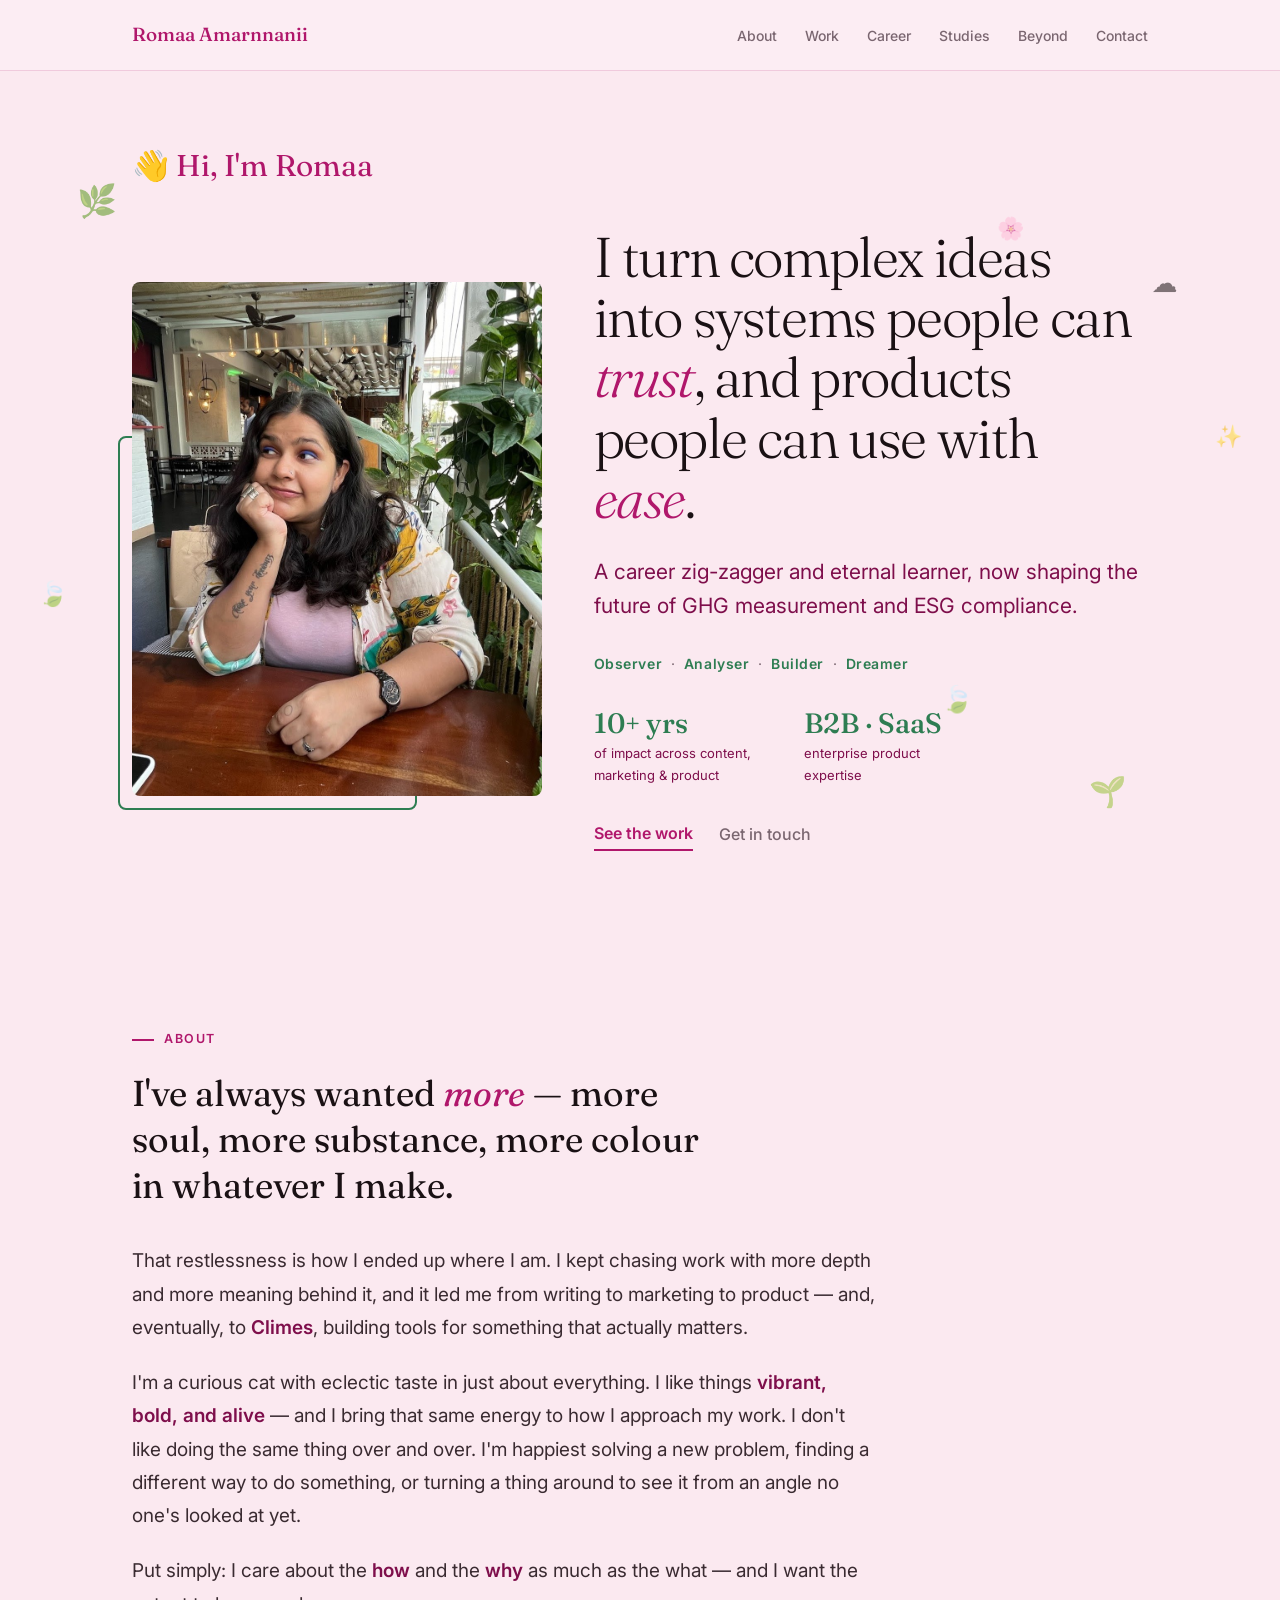
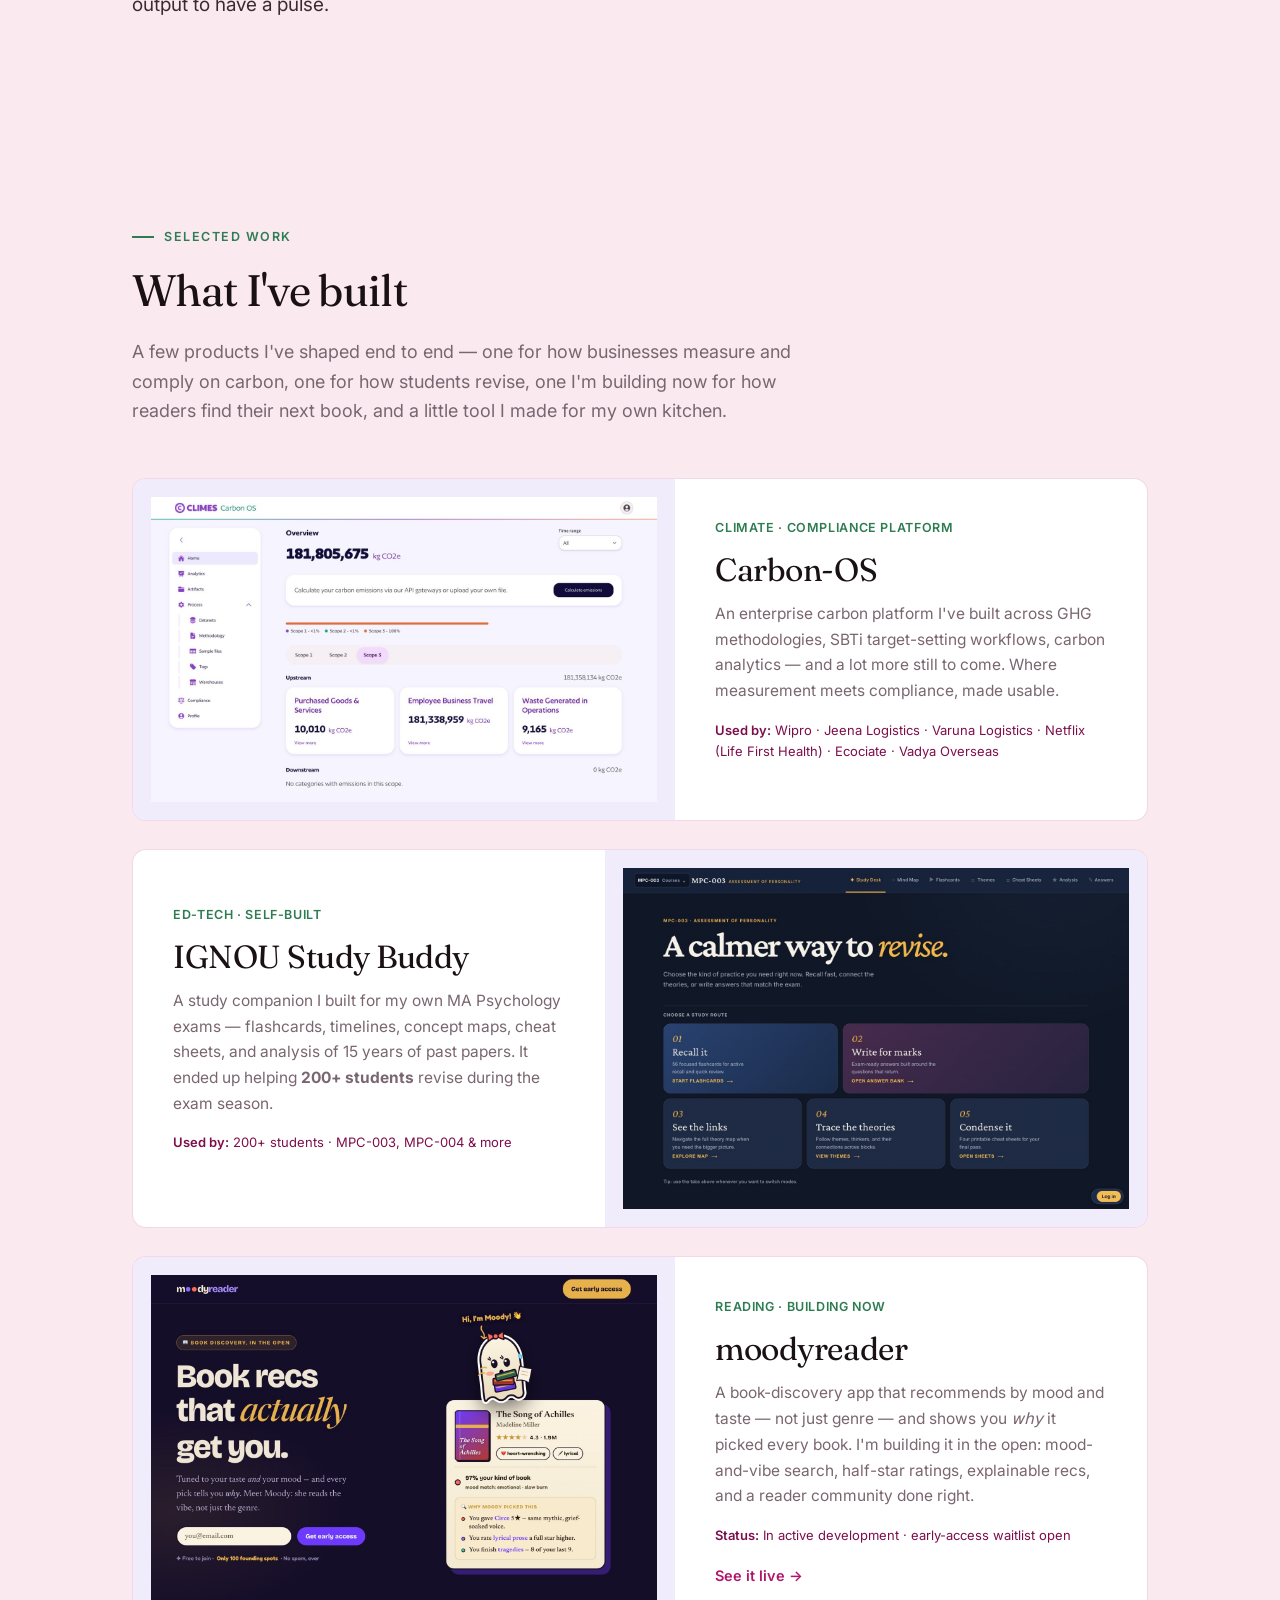
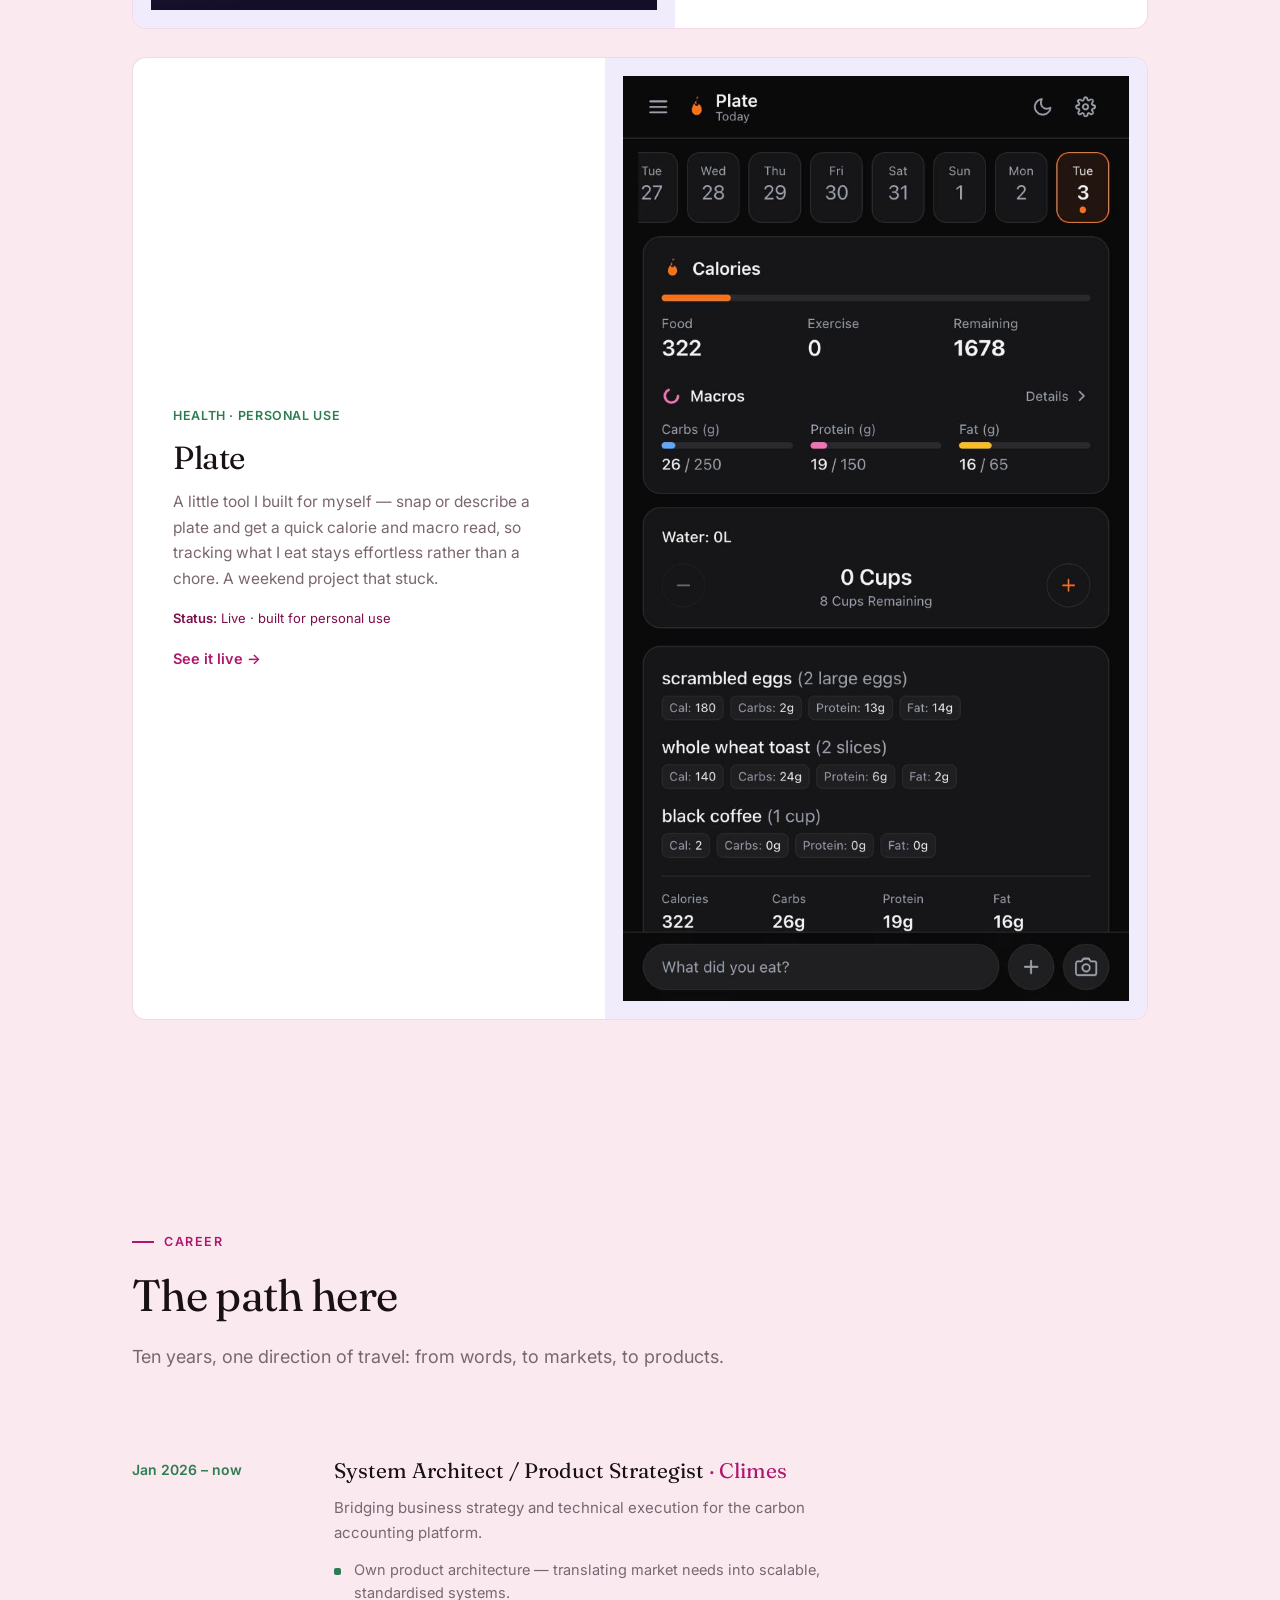
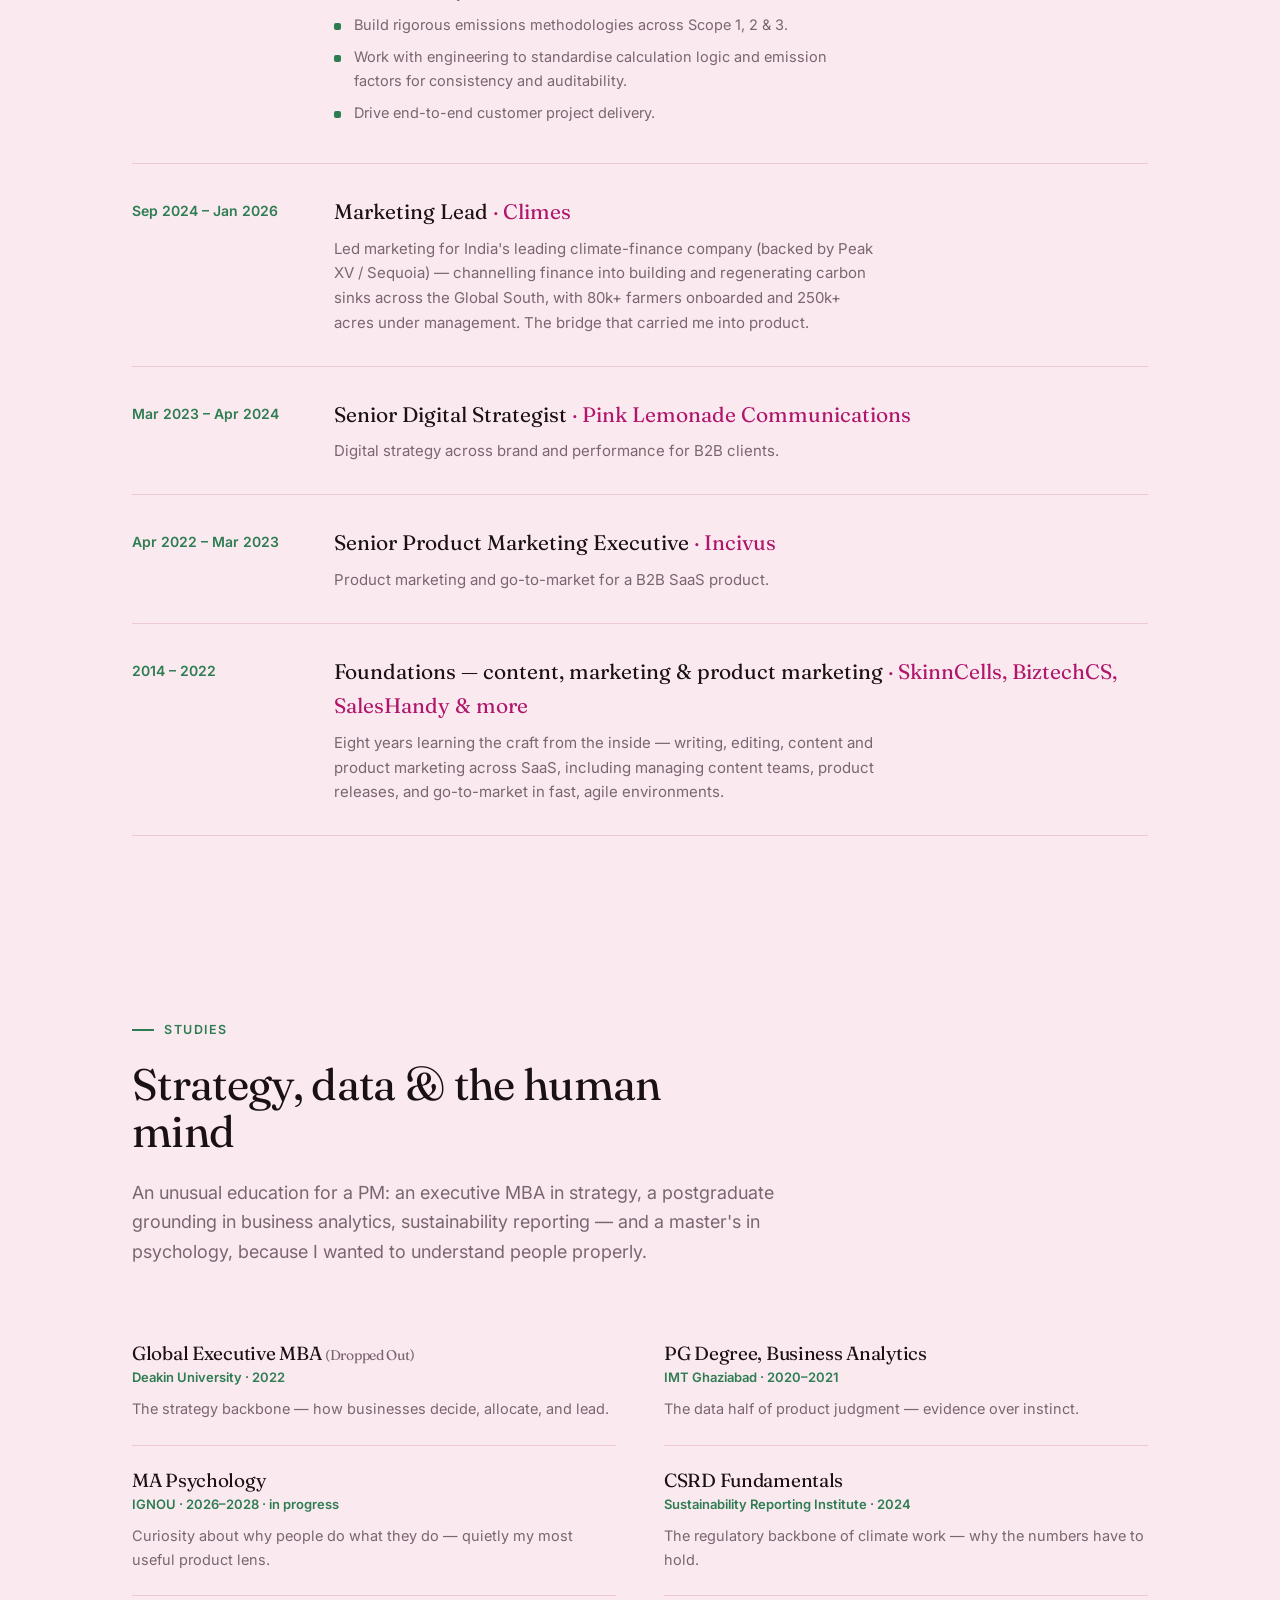
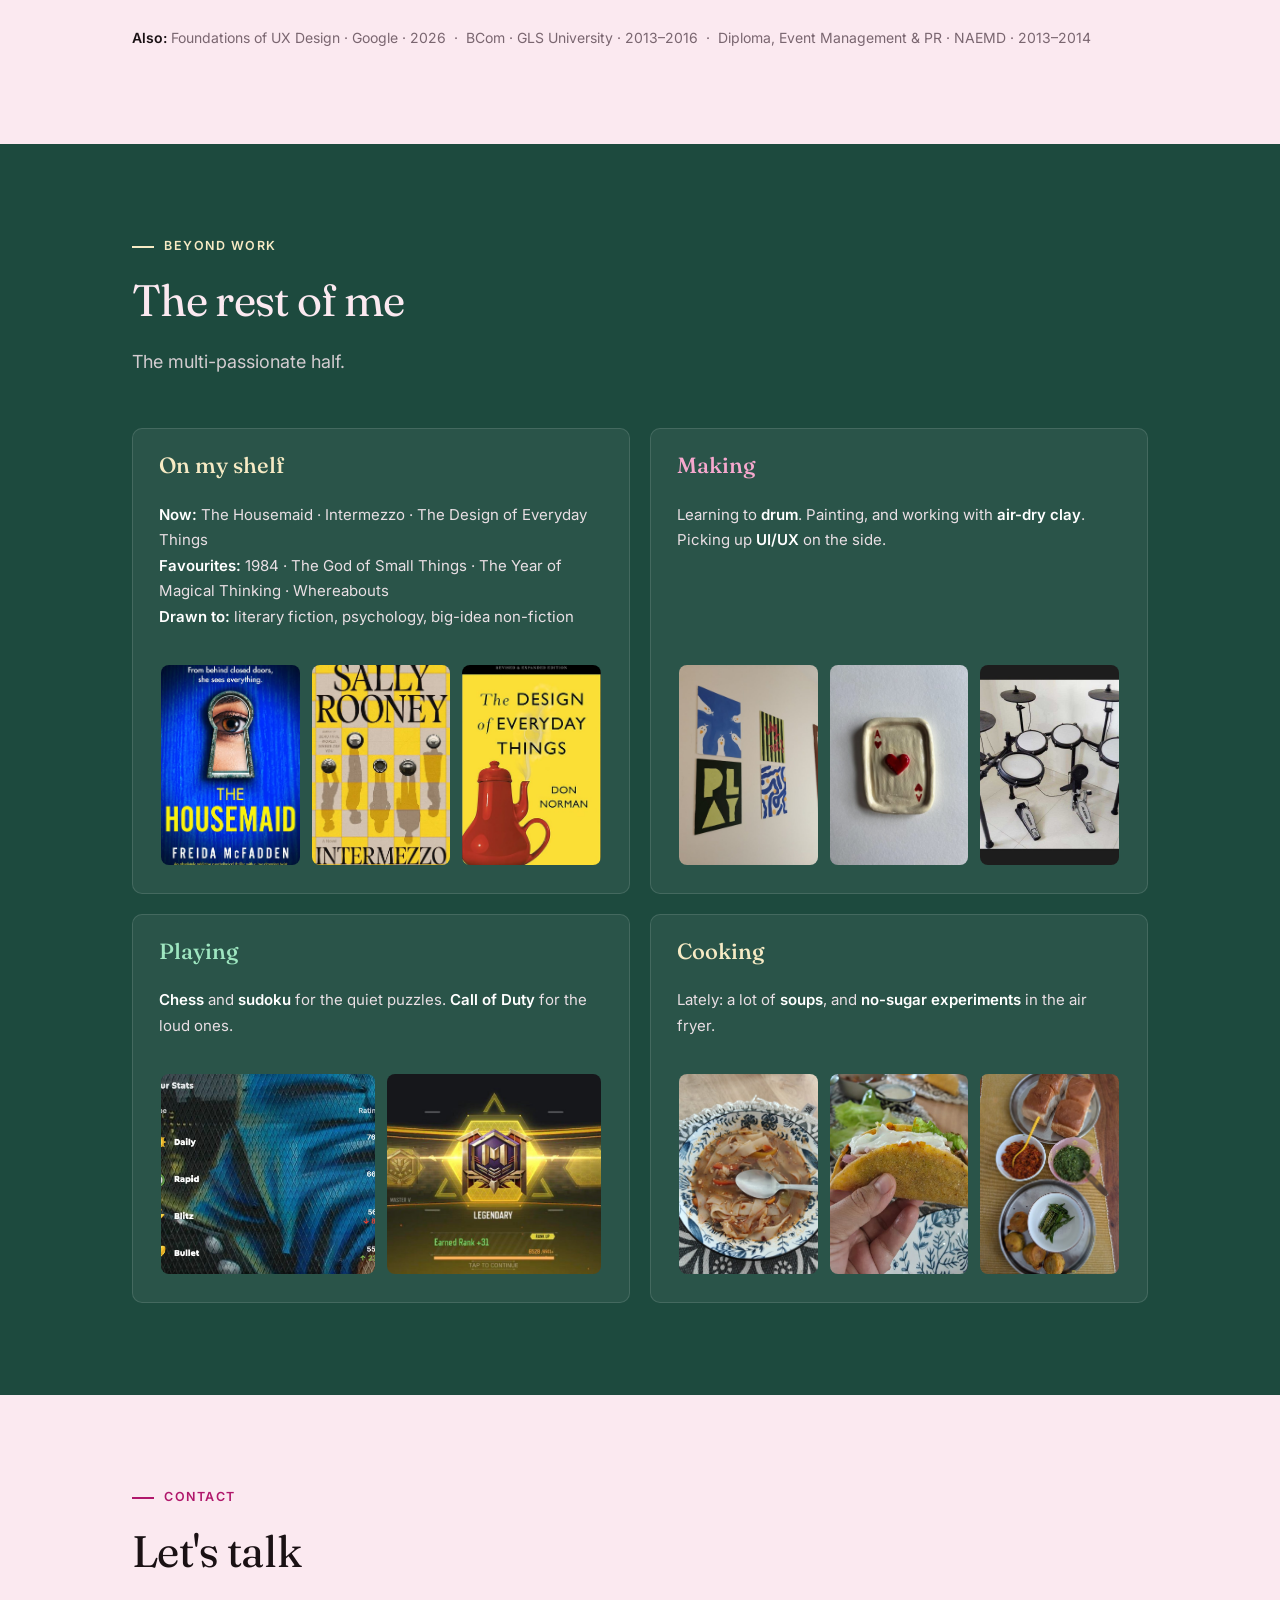
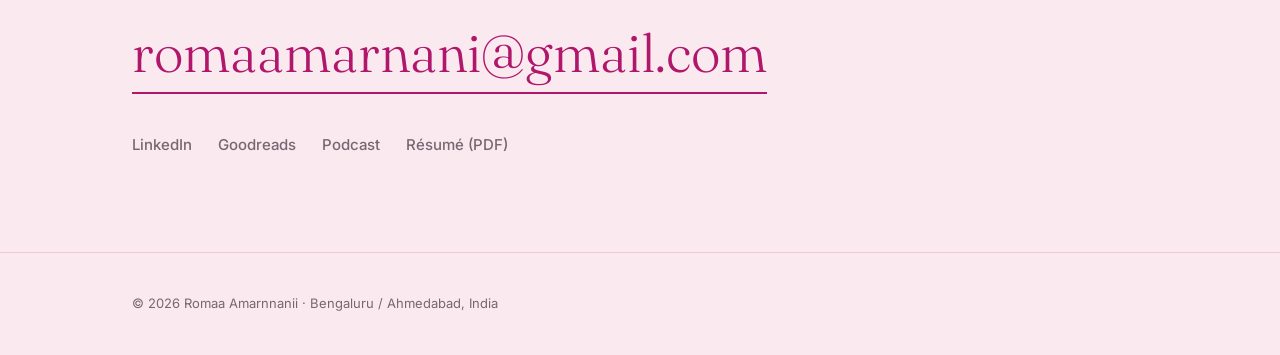
==== commit aaec5b88: "Rename Plate card and add app screenshot - Rename the Work card from "Calories on Plate" to "Plate" " ====
--- a/index.html
+++ b/index.html
@@ -115,12 +115,12 @@
     <a class="feat flip" href="https://caloriesonplate.vercel.app/" target="_blank" rel="noopener">
       <div class="fbody">
         <div class="ftag">Health · Personal use</div>
-        <h3>Calories on Plate</h3>
+        <h3>Plate</h3>
         <p>A little tool I built for myself — snap or describe a plate and get a quick calorie and macro read, so tracking what I eat stays effortless rather than a chore. A weekend project that stuck.</p>
         <div class="clients"><b>Status:</b> Live · built for personal use</div>
         <span class="more">See it live →</span>
       </div>
-      <div class="fimg imgslot">image: calories on plate</div>
+      <div class="fimg"><img src="assets/plate.jpg" alt="Plate — calorie and macro diary dashboard"></div>
     </a>
   </div>
 </section>
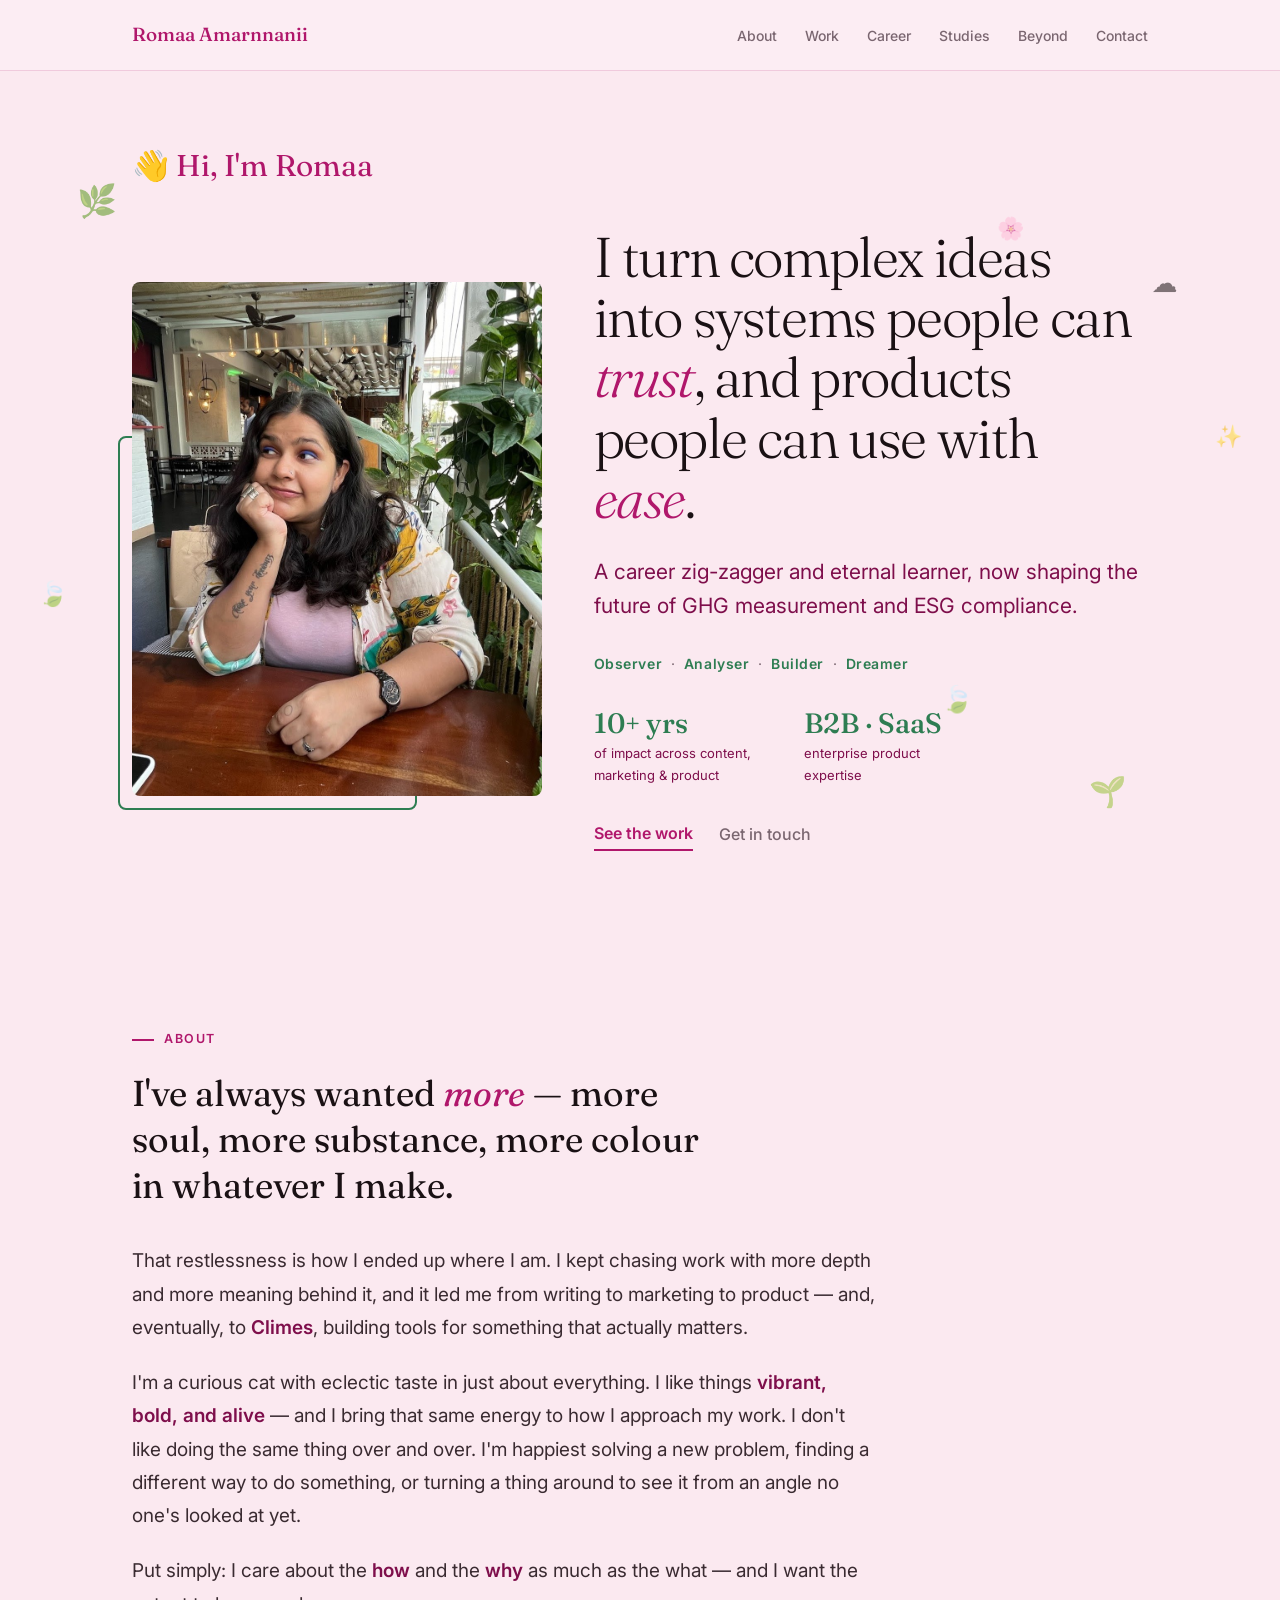
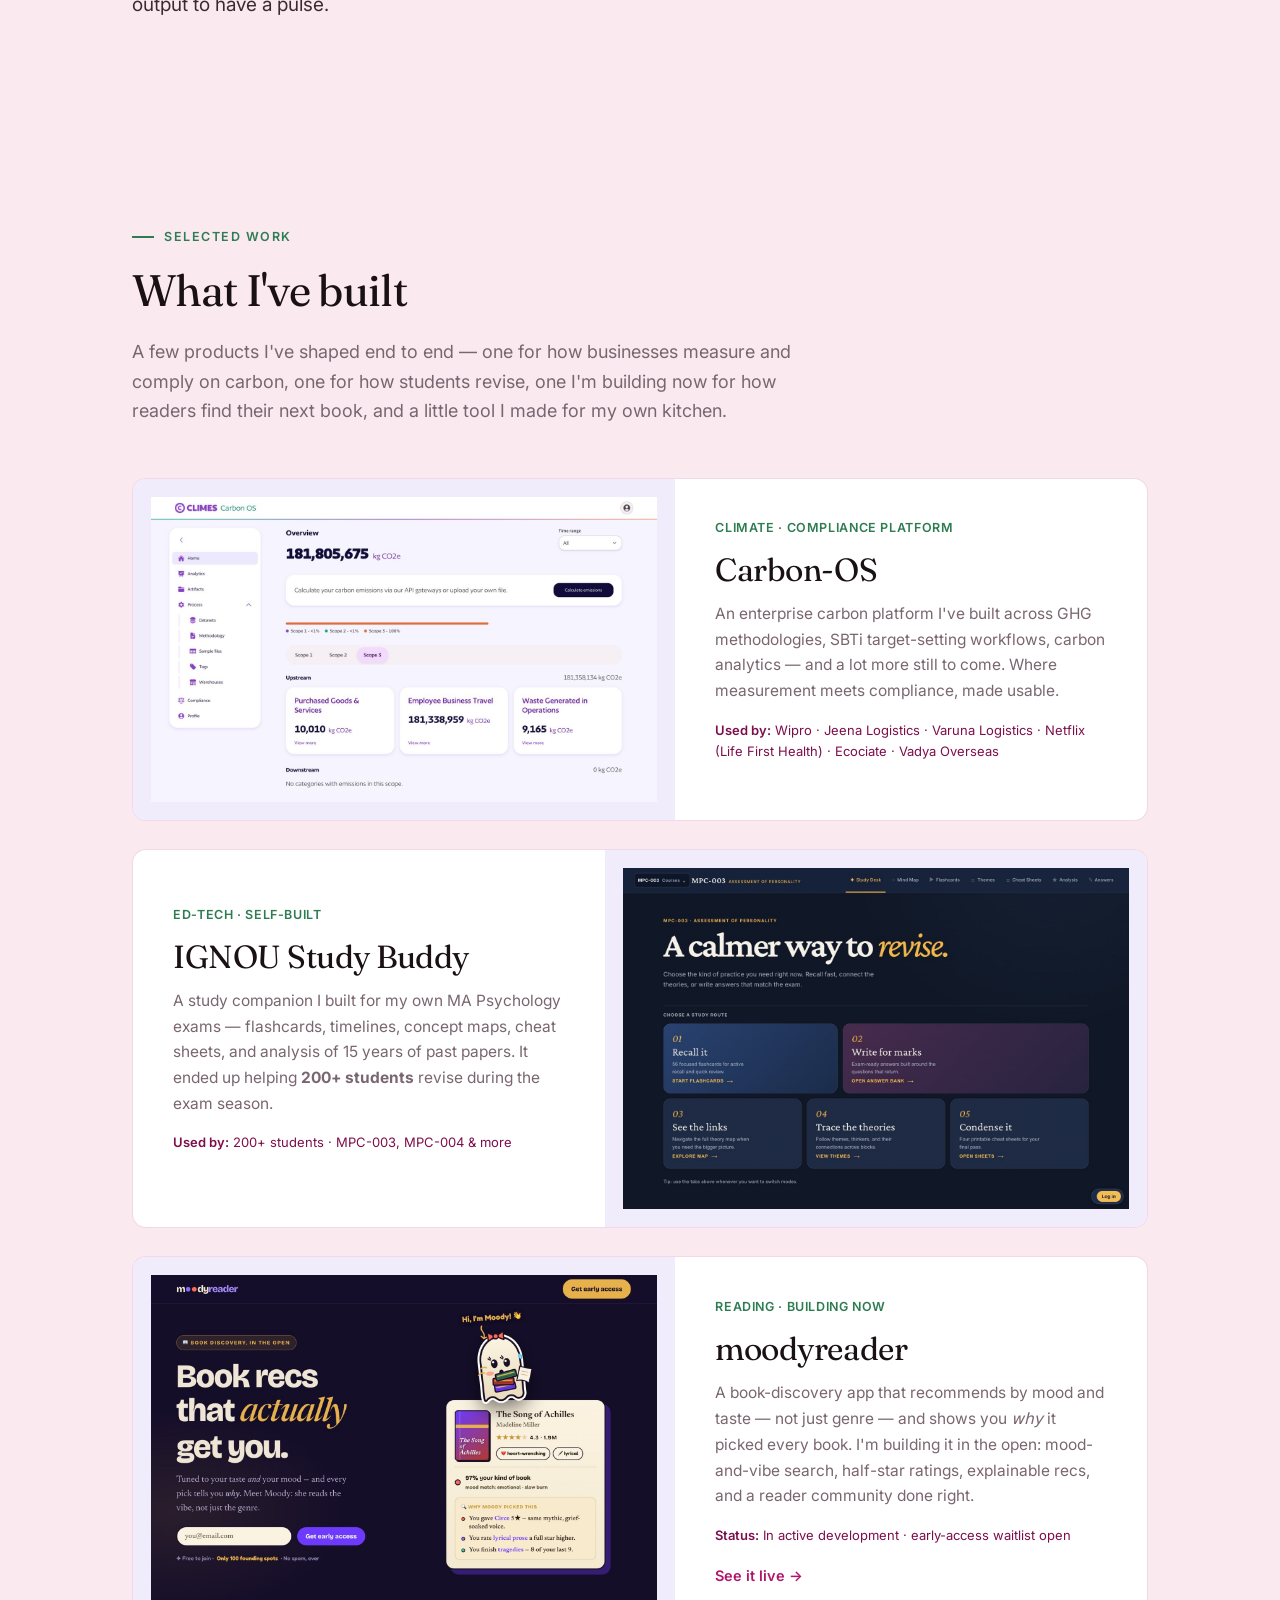
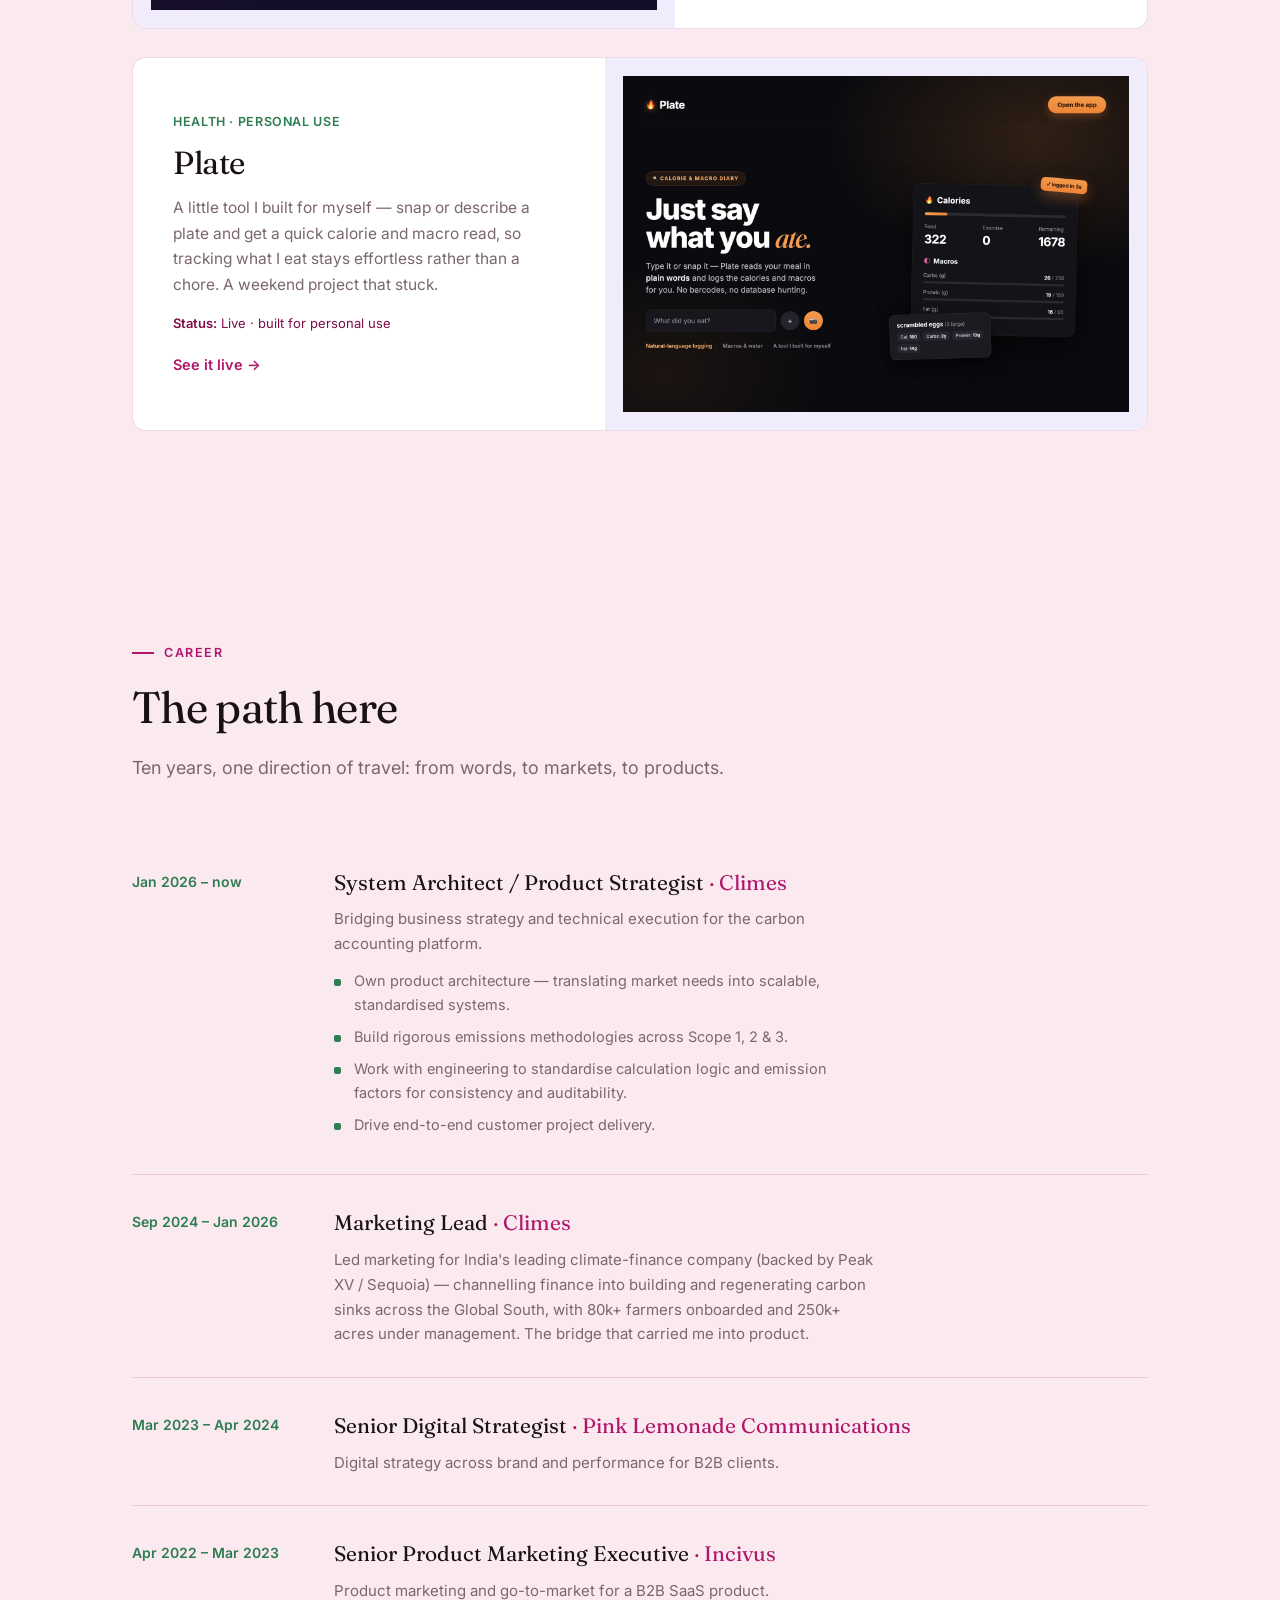
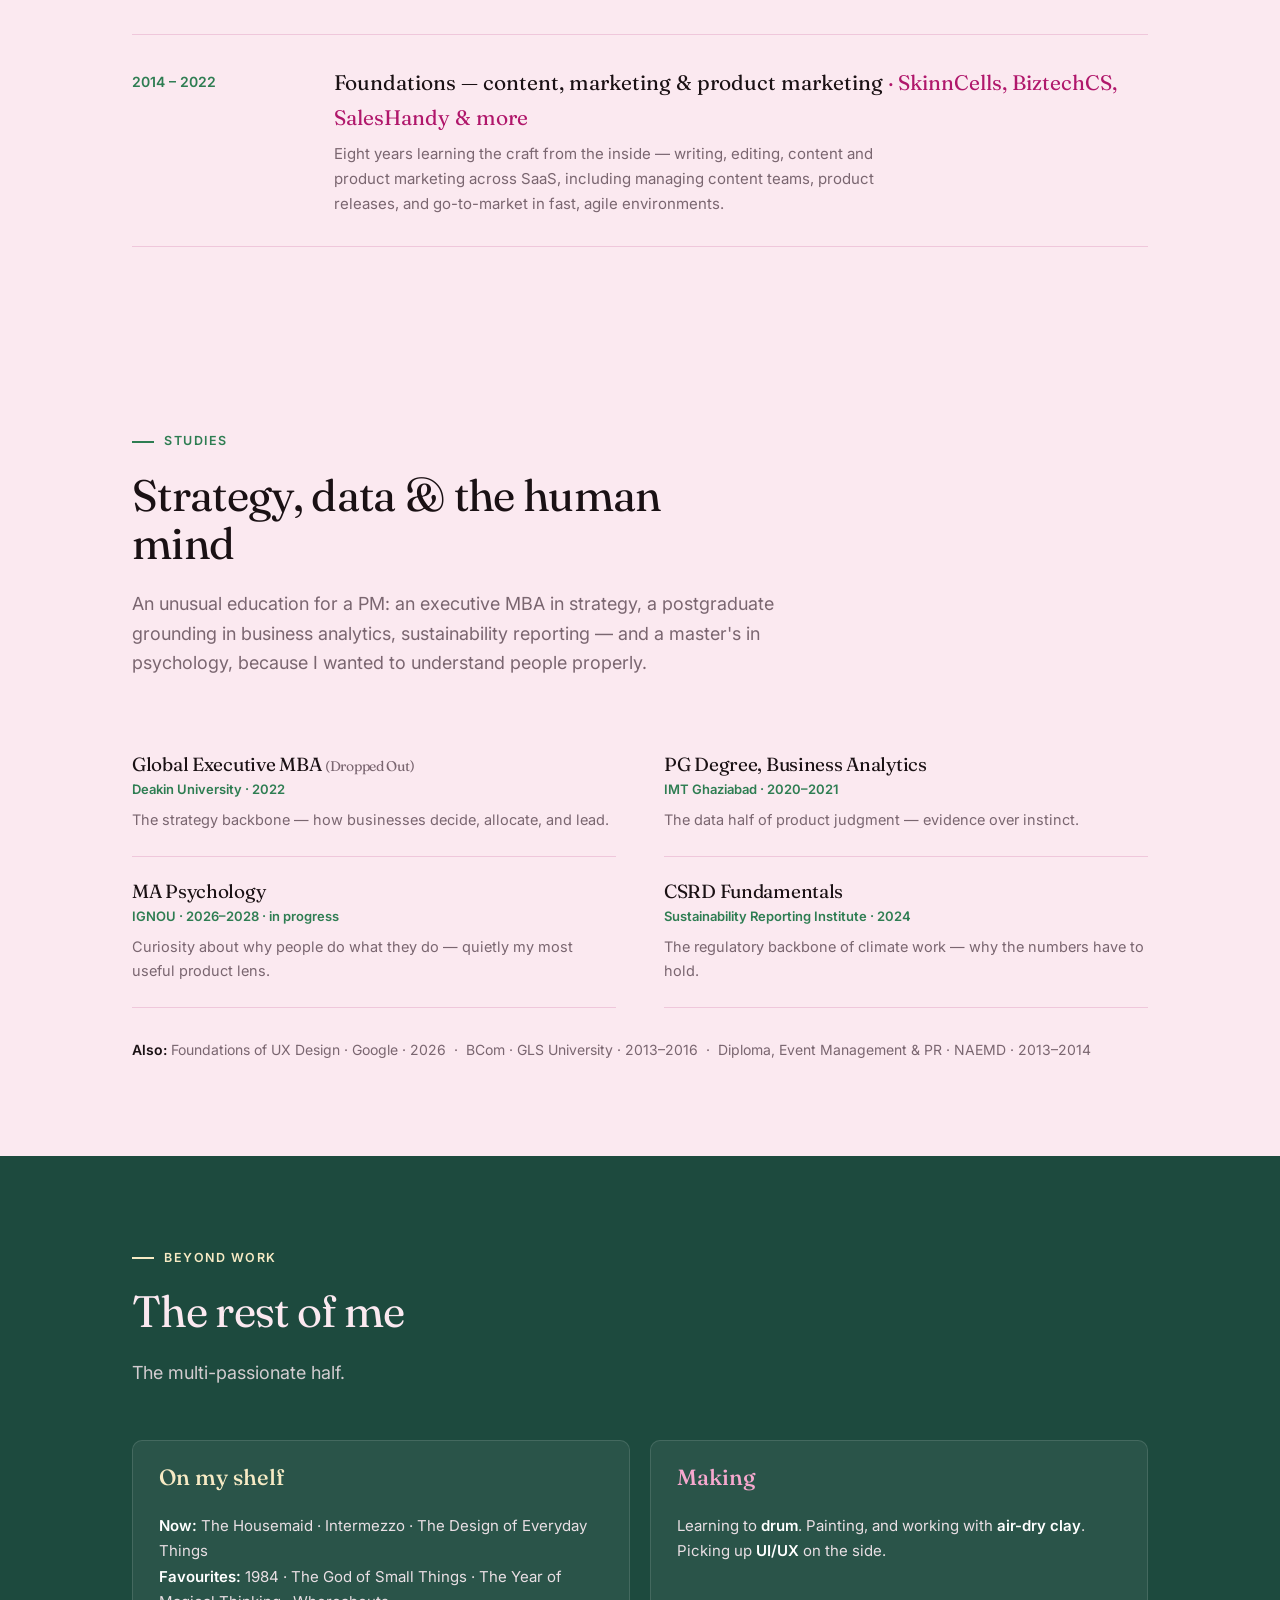
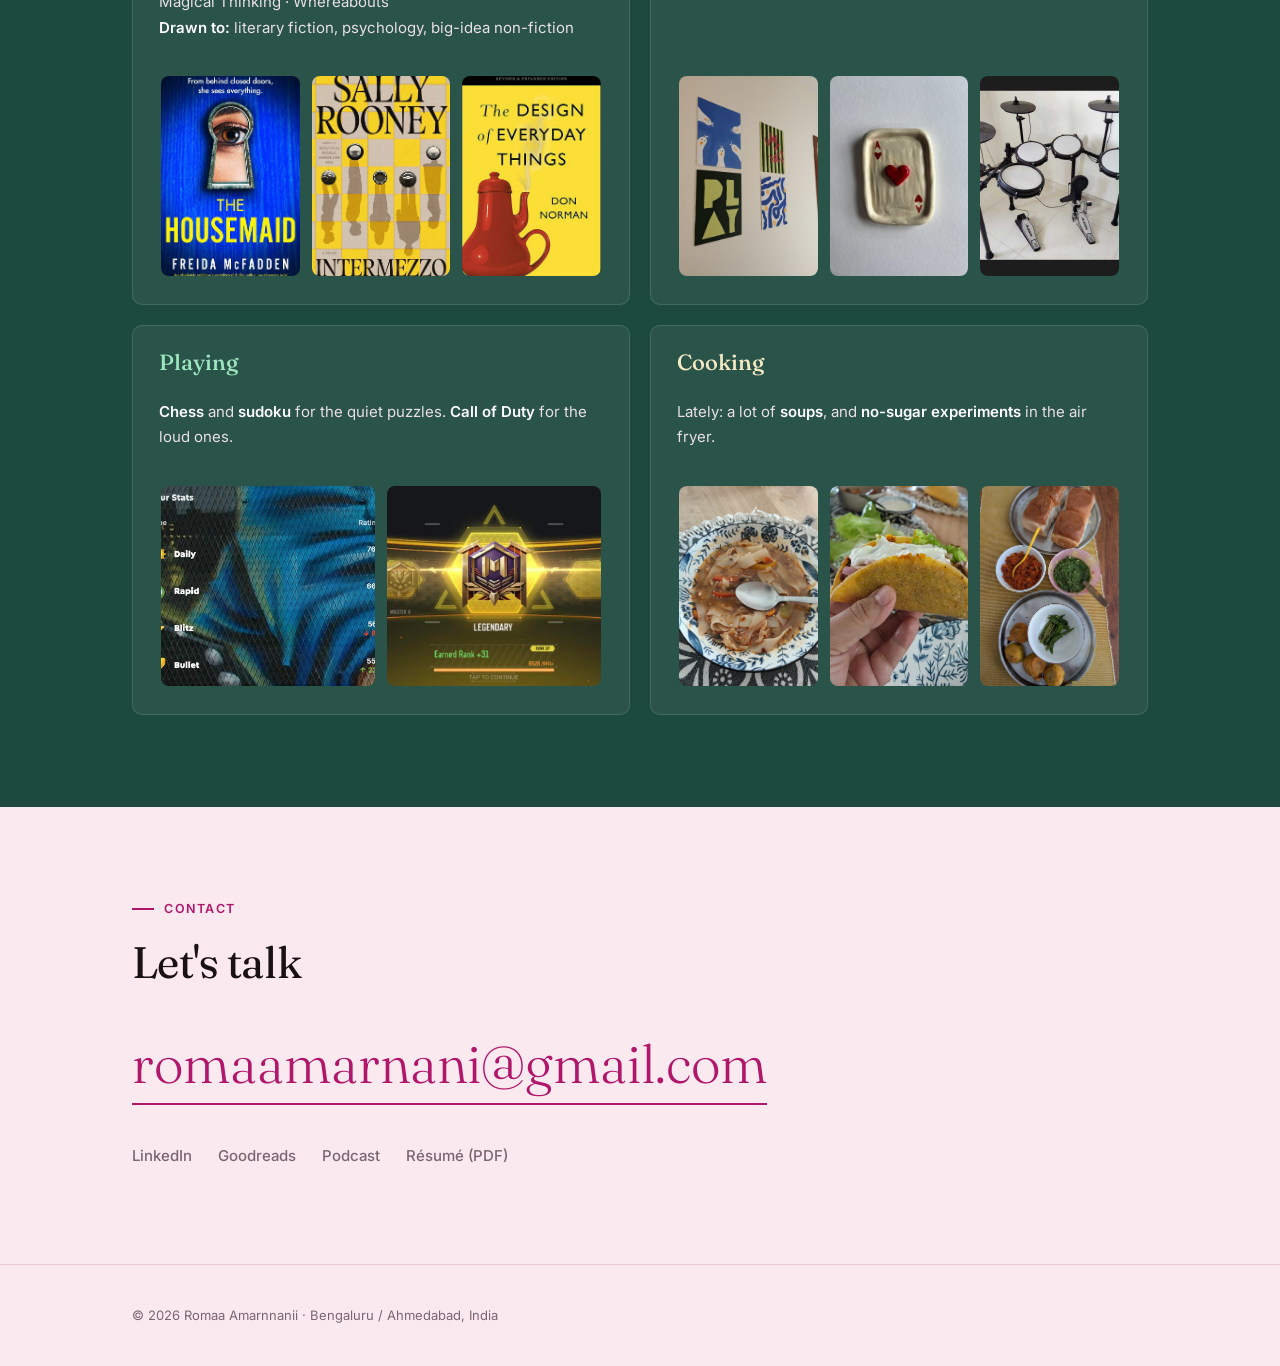
==== commit 5d75c9f8: "Replace Plate screenshot with branded hero image Swap the raw app screenshot for a designed hero gra" ====
--- a/index.html
+++ b/index.html
@@ -120,7 +120,7 @@
         <div class="clients"><b>Status:</b> Live · built for personal use</div>
         <span class="more">See it live →</span>
       </div>
-      <div class="fimg"><img src="assets/plate.jpg" alt="Plate — calorie and macro diary dashboard"></div>
+      <div class="fimg"><img src="assets/plate.jpg" alt="Plate — describe a meal in plain words and it logs the calories and macros"></div>
     </a>
   </div>
 </section>
